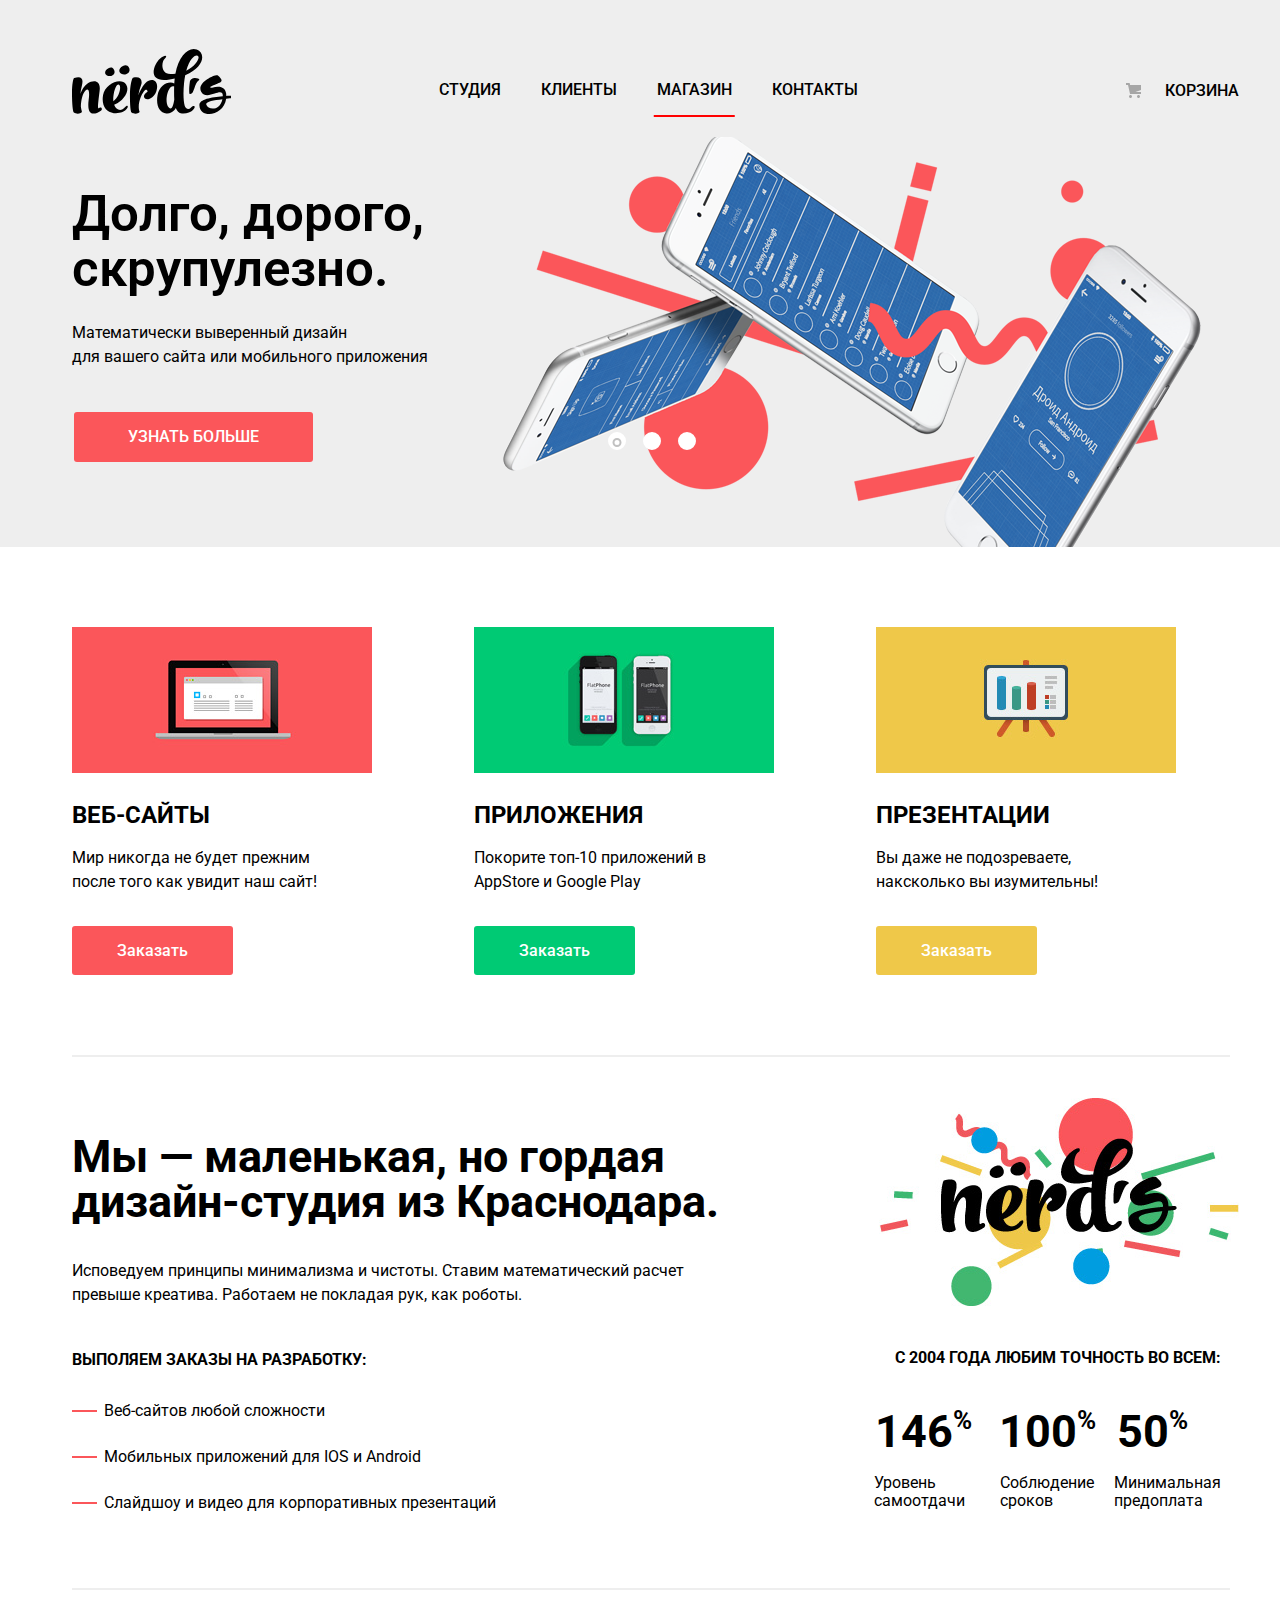
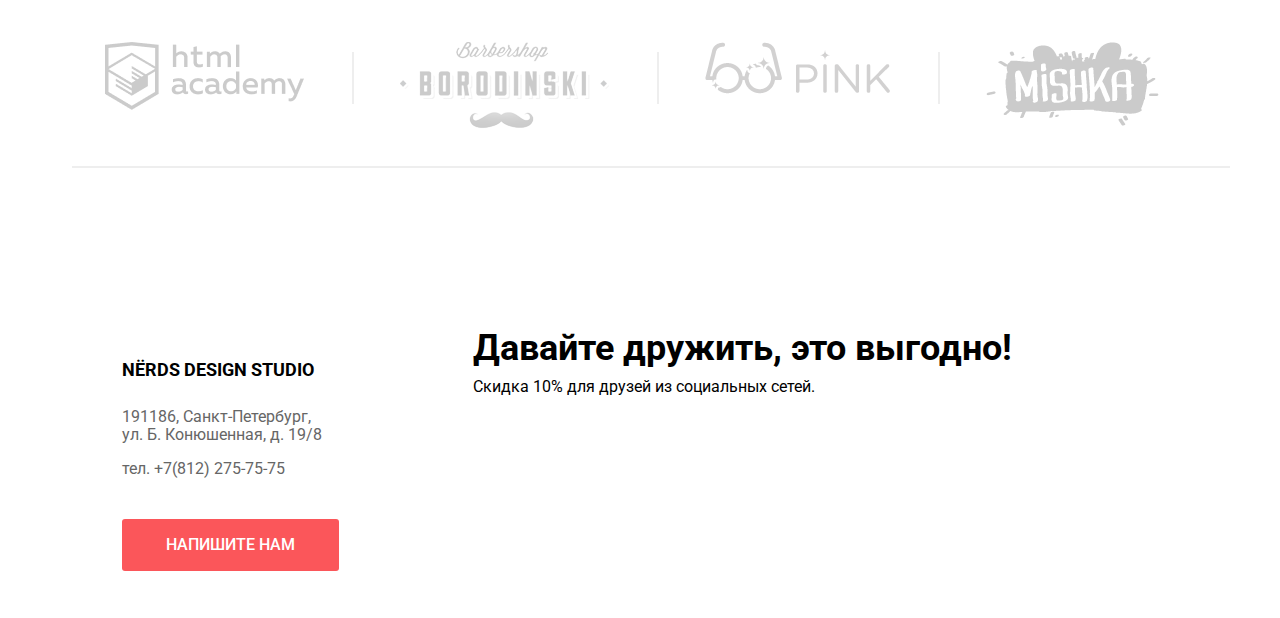
==== index.html @ f69ba47d "Update index.html" ====
<!DOCTYPE html>
  <html class="page" lang="ru">
  <head>
    <meta charset="utf-8">
    <title>HTML Academy: Нёрдс</title>
    <link href="https://fonts.googleapis.com/css2?family=Roboto:wght@400;700&display=swap" rel="stylesheet">
    <link href="css/normalize.css" rel="stylesheet">
    <link href="css/style.css" rel="stylesheet">
  </head>
  <body class="page-body">
    <header class="main-header"> 
      <div class="container">
       <nav class="main-navigation">
        <a class="main-header-logo">
          <svg width="160" height="66" viewBox="0 0 160 66" fill="none" xmlns="http://www.w3.org/2000/svg">
            <path fill-rule="evenodd" clip-rule="evenodd" d="M48.031 24.783C51.682 28.757 59.647 25.158 57.062 19.861C55.336 16.305 52.75 17.13 50.904 18.041C47.208 19.82 46.509 23.088 48.031 24.783ZM42.105 22.002C44.481 26.868 37.168 30.173 33.813 26.523C32.415 24.968 33.058 21.963 36.449 20.33C38.146 19.494 40.522 18.734 42.105 22.002ZM154.221 50.7474L154.221 50.7474L154.179 50.751V50.807C151.764 68.171 127.991 71.038 127.4 57.406C127.131 51.239 138.993 49.456 150.798 48.318C151.007 42.9112 147.233 44.1234 142.648 45.5959C137.829 47.1437 132.115 48.979 129.19 43.717C124.171 34.692 143.822 25.779 145.918 27.615C152.271 33.1766 149.4 34.2063 144.727 35.8824L144.539 35.95C135.049 39.36 138.748 40.057 140.028 39.676C147.597 37.423 154.394 38.636 154.34 47.993C154.955 47.9419 155.558 47.9024 156.154 47.8634L156.154 47.8634C156.807 47.8207 157.452 47.7784 158.097 47.722C160.403 47.507 160.564 50.157 157.936 50.374C156.715 50.5332 155.442 50.6425 154.221 50.7474ZM150.422 51.13C141.298 52.158 133.409 53.566 134.269 56.485C135.985 62.058 147.846 63.303 150.422 51.13ZM117.79 34.23C116.975 39.88 116.996 45.881 117.678 45.918C118.012 45.937 119.982 45.572 120.617 44.411C121.226 43.2933 121.794 41.7541 122.388 40.1407L122.388 40.1406L122.388 40.1405C123.586 36.8907 124.895 33.3397 126.883 32.324C129.725 30.873 118.795 27.279 117.79 34.23ZM28.883 62.666C20.964 68.004 14.664 66.825 16.671 51.818C18.121 40.914 15.723 40.297 13.549 42.376C10.704 45.073 8.921 52.099 8.865 58.788C9.12323 60.3951 9.45828 61.9889 9.869 63.564C10.203 65.194 4.962 66.879 1.895 64.575C0.837 63.79 0 55.865 0 45.131C0 36.307 1.171 30.236 2.23 29.956C10.259 27.765 11.542 31.304 9.813 37.937C9.12537 40.5343 8.65871 43.1851 8.418 45.861C10.091 41.197 12.489 37.376 15.221 35.688C22.637 31.024 28.826 33.215 27.655 42.489C25.648 59.069 25.481 61.316 27.265 60.024C29.496 58.45 30.945 61.262 28.883 62.666ZM41.766 65.142C47.176 65.761 52.807 64.074 54.982 60.59C56.821 57.667 55.316 56.655 53.197 59.015C48.737 64.131 44.109 61.826 42.158 56.655L42.66 56.487C52.082 52.721 57.992 42.493 54.257 36.704C49.126 28.723 33.069 35.86 31.061 47.045C29.221 57.386 34.016 64.299 41.766 65.142ZM41.377 53.172C47.232 49.013 49.183 39.852 47.566 37.267C45.838 34.57 42.492 38.784 41.321 49.013C41.21 50.474 41.21 51.878 41.377 53.172ZM77.125 51.051C79.188 50.376 81.494 48.499 83.091 45.992C83.538 45.289 83.914 44.657 84.43 43.012C84.3675 43.2111 84.3915 43.1204 84.4509 42.8953C84.5588 42.4862 84.7839 41.6335 84.82 41.271C84.82 41.215 84.876 40.932 84.932 40.822C86.157 33.965 81.921 30.086 76.065 33.009C72.776 34.638 68.706 40.822 66.253 47.51C66.866 43.912 67.925 40.484 69.096 37.111C71.103 31.154 67.368 28.119 60.956 29.862C59.896 30.143 57.945 37.955 57.945 46.779C57.945 57.513 58.503 63.695 59.562 64.483C62.628 66.843 68.092 65.101 67.535 63.527C67.3189 62.9291 67.1554 62.3284 66.9926 61.7303L66.977 61.673C66.977 61.504 66.977 61.335 66.922 61.167C65.861 54.196 69.933 44.532 73.278 41.946C74.17 41.215 75.396 41.721 75.564 43.632C72.832 44.981 71.94 47.342 71.94 48.353C71.94 51.107 74.727 51.781 77.125 51.051Z" fill="black"/>
            <path fill-rule="evenodd" clip-rule="evenodd" d="M113.207 27.161C112.726 29.6539 112.354 32.1666 112.092 34.692C111.033 44.752 111.48 53.688 112.705 57.678C113.431 59.815 116.162 62.624 118.783 59.701C121.626 56.498 124.75 58.352 120.957 62.117C118.617 64.422 114.268 65.995 109.918 65.545C106.795 65.152 104.9 63.13 103.784 60.04C103.34 60.938 102.837 61.725 102.224 62.342C100.105 64.535 97.5389 65.772 94.2499 65.434C87.6129 64.704 83.7119 57.511 85.5509 47.281C87.5029 36.49 96.87 32.556 102.279 35.424C102.391 34.075 102.502 32.725 102.614 31.32C102.641 31.1795 102.655 31.039 102.669 30.8985C102.683 30.758 102.696 30.6175 102.724 30.477C101.079 30.8387 99.424 31.1575 97.7619 31.433C73.7869 35.423 82.0399 15.864 87.8939 10.75C94.53 5.017 95.2539 8.895 93.1909 10.188C89.5109 12.548 87.8939 26.093 98.4319 26.093C100.161 26.093 101.778 25.981 103.394 25.812C106.685 7.49 116.665 -1.391 124.75 1.532C133.726 4.792 132.779 19.067 113.207 27.161ZM102.279 51.554C102.055 48.012 102.055 44.022 102.112 39.918C102.112 39.6576 102.127 39.3974 102.141 39.1449C102.155 38.9068 102.168 38.6754 102.168 38.457C98.8219 36.939 95.5329 42.11 94.6949 49.249C93.7489 57.622 97.4829 62.062 99.6029 60.04C101.22 58.409 102.056 53.237 102.279 51.554ZM126.365 8.389C124.581 5.747 118.058 8.951 114.267 22.721C123.802 18.167 127.593 10.299 126.365 8.389Z" fill="black"/>
          </svg>
        </a>
        <div class="main-navigation-wrapper">
          <ul class="site-navigation">
            <li><a href="blank.html">Студия</a></li>
            <li><a href="blank.html">Клиенты</a></li>
            <li class="site-navigation-current"><a href="catalog.html">Магазин</a></li>
            <li><a href="blank.html">Контакты</a></li>
          </ul>
          <div class="user-navigation">
            <a class="basket" href="пусто.html">Корзина</a>
          </div>
        </div>
      </nav>
    </div>
    <div class="container">
      <div class="site-wrapper site-wrapper-1">
       <section class="slider">
        <ul class="slider-list">
          <li class="slider-item slide slide-current"> 
            <h3 class="slider-title">Долго, дорого,<br> скрупулезно.</h3> 
            <p class="slide-title">Математически выверенный дизайн <br> для вашего сайта или мобильного приложения</p>
            <a class="slide-button" href="#">УЗНАТЬ БОЛЬШЕ</a>
          </li>
          <li class="slider-item slide"> 
            <h3 class="slider-title"><b>Любим математику<br> как никто другой</b></h3> 
            <p class="slide-title">Никакого креатива, только математические формулы<br>для расчета идеальных пропорций</p>
            <a class="slide-button" href="#">УЗНАТЬ БОЛЬШЕ</a>
          </li>
          <li class="slider-item slide"> 
            <h3 class="slider-title"><b>Только ночь,<br>только хардкор</b></h3> 
            <p class="slide-title">Работать днем, как все? Мы против этого.<br>Ближе к полуночи работа только начинается</p>
            <a class="slide-button" href="#">УЗНАТЬ БОЛЬШЕ</a>
          </li>
        </ul>
        <div class="slider-controls">
          <span class="bin-active">
            <button class="current" type="button" aria-label="Первый слайд"></button>
          </span>
          <button type="button" aria-label="Второй слайд"></button>
          <button type="button" aria-label="Третий слайд"></button>
        </div>
      </section>
    </div>
  </div>
</header>
<main class="container">
 <h2 class="visually-hidden">Каталог</h2>
 <section class="features">
  <ul class="features-list">
    <li class="features-item">
      <figure class="figure">
        <img class="features-link" src="img/illustration-11.svg" width="300" height="146" alt="Веб-сайты">
      </figure>
      <h3>ВЕБ-САЙТЫ</h3>
      <p class="inner-title">Мир никогда не будет прежним <br> после того как увидит наш сайт!</p>
      <a class="order-red" href="blank.html">Заказать</a>
    </li>
    <li class="features-item">
      <figure>
        <img class="features-link" src="img/illustration-21.svg" width="300" height="146" alt="Приложения">
      </figure>
      <h3>ПРИЛОЖЕНИЯ</h3>
      <p class="inner-title">Покорите топ-10 приложений в <br> AppStore и Google Play </p>
      <a class="order-green" href="blank.html">Заказать</a>
    </li>
    <li class="features-item">
      <figure>
        <img class="features-link" src="img/illustration-31.svg" width="300" height="146" alt="Презентации">
      </figure>
      <h3>ПРЕЗЕНТАЦИИ</h3>
      <p class="inner-title">Вы даже не подозреваете, <br> наксколько вы изумительны! </p>
      <a class="order-yellow" href="blank.html">Заказать</a>
    </li>
  </ul>
</section>
<div class="outer-columns">
  <div class="outer-columns-left">
   <section class="virtues">
    <h2 class="visually-hidden">Достоинства</h2>
    <h3> <b>Мы — маленькая, но гордая <br> дизайн-студия из Краснодара.</b></h3>
    <ul class="virtues-list">
      <li class="virtues-item"> 
        <p>Исповедуем принципы минимализма и чистоты. Ставим математический расчет<br>превыше креатива. Работаем не покладая рук, как роботы.</p>
      </li>
    </ul>
  </section>
</div>
<div class="outer-columns-right">
  <section class="picture">
    <ul class="picture-list">
     <li class="picture-item"> 
      <img src="img/nerds-illustration1.png" width="360" height="208" alt="Нёрдс">
    </li>
  </ul>
</section>
</div>
</div>
<div class="outer-columns">
  <div class="outer-columns-left">
   <section class="services">
     <h2 class="visually-hidden">Услуги</h2>
     <h3>ВЫПОЛЯЕМ ЗАКАЗЫ НА РАЗРАБОТКУ:</h3>
     <ul class="services-list">
      <li class="services-item"> 
        Веб-сайтов любой сложности     
      </li>
      <li class="services-item"> 
        Мобильных приложений для IOS и Android      
      </li>
      <li class="services-item"> 
        Слайдшоу и видео для корпоративных презентаций      
      </li>
    </ul>
  </section>
</div>
<div class="outer-columns-right">
  <section class="pros">
    <h3><time datetime="2020-01-11">с 2004 года </time> любим точность во всем:</h3>
    <ol class="pros-list">
      <li class="pros-item">146 <span class="percent">%</span> </li>
      <li class="pros-item">100 <span class="percent">%</span> </li>
      <li class="pros-item">50 <span class="percent">%</span> </li>
    </ol>
    <ul class="pros-list">
      <li class="pros-item">Уровень<br>самоотдачи</li>
      <li class="pros-item">Соблюдение<br>сроков</li>
      <li class="pros-item">Минимальная<br>предоплата</li>
    </ul>
  </section>
</div>
</div>
<section class="sites">
  <h2 class="visually-hidden">Продукты</h2>
  <ul class="sites-list">
    <li class="sites-item">
      <a href="product.html">
        <img src="img/home/group5.png" width="199" height="68" alt="Нёрдс">
      </a>
    </li>
    <li class="sites-item">
      <a href="product.html">
        <img src="img/home/logo-21.png" width="209" height="90" alt="Нёрдс">
      </a>
    </li>
    <li class="sites-item">
      <a href="product.html">
        <img src="img/home/logo-31.png" width="185" height="52" alt="Нёрдс">
      </a>
    </li>
    <li class="sites-item">
      <a href="product.html">
        <img src="img/home/logo-41.png" width="173" height="84" alt="Нёрдс">
      </a>
    </li>
  </ul>
</section>
</main>
<div class="container">
  <section class="map"> 
   <div class="contacts">
    <h2>NЁRDS DESIGN STUDIO</h2>
    <p>
     191186, Санкт-Петербург,<br>
     ул. Б. Конюшенная, д. 19/8<br>
   </p>
   <p>тел. +7(812) 275-75-75</p>
   <button class="button feedback">Напишите нам</button>
 </div>
</section>
</div>
<script type="text/javascript" charset="utf-8" async src="https://api-maps.yandex.ru/services/constructor/1.0/js/?um=constructor%3A389cd194eb4d6e4af9f91c49a9a6c57b3cb507d7a401d0373e6f866df587bee3&amp;width=100%25&amp;height=416&amp;lang=ru_RU&amp;scroll=false"></script>
<div class="container">
  <footer class="page-footer main-footer">
    <section class="footer-social">
      <h2 class="visually-hidden">Социальные сети</h2>
      <ul>
        <li>
          <a class="social-button" href="#">
            <span class="visually-hidden">Вконтакте</span>
            <svg width="27" height="15" viewBox="0 0 27 15" fill="none" xmlns="http://www.w3.org/2000/svg">
              <path d="M16.138 11.51C17.094 11.201 18.318 13.55 19.621 14.449C20.599 15.13 21.348 14.983 21.348 14.983L24.821 14.933C24.821 14.933 26.636 14.821 25.778 13.379C25.707 13.259 25.275 12.31 23.193 10.357C21.016 8.31404 21.311 8.64504 23.932 5.11304C25.529 2.96004 26.168 1.64504 25.968 1.08504C25.776 0.546037 24.603 0.686037 24.603 0.686037L20.69 0.713037C20.309 0.714037 19.986 0.832037 19.839 1.22804C19.836 1.23204 19.218 2.89404 18.394 4.30704C16.653 7.29604 15.958 7.45504 15.67 7.26804C15.009 6.83504 15.176 5.53104 15.176 4.60404C15.176 1.70704 15.608 0.499037 14.33 0.187037C13.903 0.0830374 13.591 0.0150374 12.502 0.00503741C11.11 -0.0159626 9.92797 0.00503743 9.25797 0.334037C8.81297 0.557037 8.47197 1.04604 8.67897 1.07404C8.93897 1.10904 9.52197 1.23404 9.83397 1.66004C10.235 2.21204 10.223 3.44904 10.223 3.44904C10.223 3.44904 10.452 6.86004 9.68297 7.28304C9.15497 7.57304 8.43297 6.98104 6.87997 4.26704C6.08697 2.87904 5.48797 1.34504 5.48797 1.34504C5.48797 1.34504 5.37197 1.06004 5.16197 0.904037C4.91197 0.719037 4.56197 0.660037 4.56197 0.660037L0.84797 0.684037C0.84797 0.684037 0.28997 0.700037 0.0849697 0.946037C-0.0970303 1.16404 0.0699697 1.61404 0.0699697 1.61404C0.0699697 1.61404 2.97897 8.49504 6.27297 11.961C9.29297 15.143 12.725 14.932 12.725 14.932H14.28C14.28 14.932 14.749 14.878 14.989 14.62C15.213 14.38 15.203 13.929 15.203 13.929C15.203 13.929 15.172 11.82 16.138 11.51Z" fill="white"/>
            </svg>
          </a>
        </li>
        <li>
         <a class="social-button" href="#">
          <span class="visually-hidden">Фейсбук</span>
          <svg width="12" height="22" viewBox="0 0 12 22" fill="none" xmlns="http://www.w3.org/2000/svg">
            <path d="M12 4V0H8C5.79086 0 4 1.79086 4 4V8H0V12H4V22H8V12H12V8H8V4H12Z" fill="white"/>
          </svg>
        </a>
      </li>
      <li>
        <a class="social-button" href="#">
         <span class="visually-hidden">Инстаграм</span>
         <svg width="21" height="21" viewBox="0 0 21 21" fill="none" xmlns="http://www.w3.org/2000/svg">
          <path fill-rule="evenodd" clip-rule="evenodd" d="M3 0H18C19.65 0 21 1.34998 21 3V18C21 19.65 19.65 21 18 21H3C1.35 21 0 19.65 0 18V3C0 1.34998 1.35 0 3 0ZM14 10.5C14 8.57001 12.43 7 10.5 7C8.57 7 7 8.57001 7 10.5C7 12.43 8.57 14 10.5 14C12.43 14 14 12.43 14 10.5ZM3 18V9H4.181C4.0626 9.49127 4.00186 9.99469 4 10.5C4 14.0898 6.91015 17 10.5 17C14.0899 17 17 14.0898 17 10.5C16.9986 9.99463 16.9379 9.49121 16.819 9H18V18H3ZM14 7H18V3H14V7Z" fill="white"/>
        </svg>
      </a>
    </li>
  </ul>
</section>
<section class="footer-stocks">
  <h2>Давайте дружить, это выгодно!</h2>
  <p class="title">Скидка 10% для друзей из социальных сетей.</p>
</section>
</footer>
</div>
<section class="modal modal-feedback">
  <div class="container">
    <h2>Напишите нам</h2>
    <form class="feedback-form" action="https://echo.htmlacademy.ru" method="post">
      <div class="inner-columns">
        <div class="inner-column-left">
         <p class="modal-description">Ваше имя:</p>
         <p>
           <label class="visually-hidden" for="appointment-name">Ваше имя:</label>
           <input class="feedback-name" id="appointment-name" type="text" name="name" placeholder="Имя Фамилия" required>
         </p>
       </div>
       <div class="inner-column-right">
        <p class="modal-description">Ваш email:</p>
        <p>
         <label class="visually-hidden" for="appointment-email">Ваш email:</label>
         <input class="feedback-email" id="appointment-email" type="email" name="Ваш email:" placeholder="email@example.com" required>
       </p>
     </div>
   </div>
   <p class="modal-description">Текст письма:</p>
   <p>
     <label class="visually-hidden" for="appointment-letter">Текст письма:</label>
     <input class="feedback-text" id="appointment-letter" type="text" name="letter" placeholder="В свободной форме" required>
   </p>
   <button type="submit" class="button button">Отправить</button>
 </form>
 <button class="modal-close" type="button" aria-label="Закрыть"></button>
</div>
</section>
<script src="js/feedback.js"></script>
<script src="js/basket.js"></script>
</body>
</html>
---- css/style.css ----
/* Variables */

:root {
--basic-gray: #EEEEEE;
--basic-extra-dark: #242424;
--basic-dark: #aba9a7;
--basic-neutral: #e5e5e5;
--basic-extra-light: #f8f5f2;
--basic-white: #FFFFFF;
--basic-black: #000000;

--special: #DFDFDF;
}

/* Global */

body {
min-width: 1157px;
margin: 0;
padding: 0;
font-family: "Roboto", Arial, sans-serif;
font-size: 16px;
line-height: 24px;
font-weight: 400;
color: var(--basic-black);
background-color: var(--basic-white);
background-image: url("../img/bg.jpg");
background-position: top center;
background-repeat: no-repeat;
}

a {
  text-decoration: none;
}

img {
  max-width: 100%;
  height: auto;
}

.visually-hidden:not(:focus):not(:active),
input[type="checkbox"].visually-hidden,
input[type="radio"].visually-hidden {
  position: absolute;
  width: 1px;
  height: 1px;
  margin: -1px;
  border: 0;
  padding: 0;
  white-space: nowrap;
  clip-path: inset(100%);
  clip: rect(0 0 0 0);
  overflow: hidden;
}

/* Grid */
.page {
height: 100%;
}

.page-body {
  min-height: 100%;
  display: grid;
  grid-template-rows: min-content min-content;
  align-content: start;
}

/* Grid for pages */

.page-main-maim {
  display: grid;
  grid-template-columns: 180px 1fr;
  align-content: start;
  }

/* Main header */

.main-header {
  margin-bottom: 0px; 
  color: var(--basic-black);
  background-color: var(--basic-gray);
}

/* Main navigation */

.main-navigation {
  display: flex;
  flex-direction: row;
  align-items: center;
  font-size: 16px;
  line-height: 30px;
  font-weight: 500;
  color: var(--basic-black);
  background-color: var(--basic-gray);
  text-transform: uppercase;
  }

.main-navigation-wrapper {
  width: 100%;
  margin-bottom: 8px;
  color: var(--basic-black);
  background-color: var(--basic-gray);
}

/* Logo */

.main-header-logo {
  margin-top: 15px;
  order: 0;
  width: 159px;
  height: 65px;
    }

/* Container */

.container {
  width: 1137px;
  margin: 0 auto;
  padding: 0 10px;
}

.container .main-navigation-wrapper {
  display: flex;
  justify-content: space-between;
}

/* Site Navigation */

.site-navigation {
  display: flex;
  flex-wrap: wrap;
  width: 460px;
  margin-left: 188px;
  margin-top: 50px;
  margin-bottom: 0px;
  padding: 0px;
  list-style: none;
}

li.site-navigation-current:before {
content: "";
width: 70%;
height: 2px;
background: red;
bottom: 20px;
display: block;
transform: translateX(-50%);
left: 50%;
position: absolute;
}

.site-navigation-current {
  position: relative;
}

/* User navigation */

.user-navigation {
  display: block; 
  max-width: 88px;
  margin: 0px;
  margin-top: 45px;
  padding: 6px 6px;
  }

.site-navigation a,
.user-navigation a {
  color: var(--basic-black);
  display: block;
  padding: 25px 20px;
  }


.site-navigation a:hover,
.user-navigation a:hover {
  color: #FB565A;
  }

.site-navigation a:focus,
.user-navigation a:focus {
color: #000000;
}


.site-navigation a:active,
.user-navigation a:active {
color: #000000;
opacity: 0.3;
}

/* Basket */

.basket::before {
  content: "";
  position: absolute;
  top: 32px;
  left: 11px;
  width: 15px;
  height: 15px;
  background-image: url("../img/cart-icon.svg");
  background-repeat: no-repeat;
  background-position: 0 0;
}

.user-navigation .basket {
  padding-left: 50px;
  position: relative;
}

/* Slider */

.site-wrapper {
  min-width: 1157px;
  background-color: #EEEEEE;
  background-repeat: no-repeat;
  }

.site-wrapper-1 {
 min-width: 1157px;
  background-color: #EEEEEE;
  background-repeat: no-repeat;
 background-image: url("../img/nerds-index-slide11.png");
background-position: 100% 100%;

 }

.site-wrapper-2 {
  min-width: 1157px;
  background-color: #EEEEEE;
  background-repeat: no-repeat;
  background-image: url("../img/nerds-index-slide21.png");
  background-position: 100% 100%;
 
 }

.site-wrapper-3 {
  min-width: 1157px;
  background-color: #EEEEEE;
  background-repeat: no-repeat;
 background-image: url("../img/nerds-index-slide31.png");
 background-position: 100% 100%;
 
 }

.slider {
  position: relative;
  padding-bottom: 80px;
  padding-top: 5px;
  margin-top: -15px;
  color: #000000;
}

.slide {
  display: none;
}

.slide-current {
  display: block;
}

.slider-list {
  margin: 0;
  padding: 0;
  list-style: none;
}

.slider-title {
  padding-bottom: 0px;
  margin-bottom: 25px;
  width: 540px;
  font-size: 51px;
  line-height: 55px;
  font-weight: 600;
}

p.slide-title {
  width: 400px;
  margin-bottom: 38px;
  padding-top: 0px;
  font-size: 16px;
  line-height: 24px;
  font-weight: 400;
}

.slide-button {
  display: inline-block;
  padding: 16px 54px;
  margin: 5px 2px;
  color: rgb(255,255,255, 1);
  font-weight: 500;
  font-size: 16px;
  line-height: 18px;
  background-color: #FB565A;
  text-align: center;
  border-radius: 3px;
}

.slide-button:hover {
  background: #E74246;
}

.slide-button:active {
  color: rgb(255,255,255, 0.5);
  background: #D7373B;
  box-shadow: inset 0px 3px 0px rgba(0, 1, 1, 0.1);
  }

  .slider-controls {
  position: absolute;
  top: 247px;
  bottom: 96px;
  left: 536px;
  z-index: 20;
  display: flex;
  width: 88px;
  justify-content: space-between;
}

.slider-controls button {
  margin: 0;
  margin-top: 55px;
  padding: 0;
  width: 18px;
  height: 18px;
  background-color: var(--basic-white);
  border: 2px solid #ffffff;
  border-radius: 50%;
  cursor: pointer;
}
 

.slider-controls .current:before {
content: "";
top: 83%;
transform: translateX(-50%);
position: absolute;
width: 9px;
height: 9px;
border: 2px solid #C1C1C1;
border-radius: 50%;
box-sizing: border-box;
}

/* Web-store */

.web-store h1 {

 margin-left: -12px;
 margin-top: 45px;
 margin-bottom: 105px; 
 font-weight: 600;
 font-size: 54px;
 line-height: 55px;
 text-align: center;
 color: var(--basic-black);
 background-color: var(--basic-gray);
}

/* Main-maim */
.main-maim {
color: var(--basic-black);
 background-color: var(--basic-white);
}
  
/* Features */
.features {
  position: relative;
  margin-top: 8px;
  margin-bottom: 59px;
  padding: 0px;
  color: var(--basic-black);
  background-color: var(--basic-white);
  
}

 .features-list {
  display: grid;
  grid-template-columns: 1fr 1fr 1fr;
  margin: 0;
  margin-bottom: 25px;
  margin-right: -70px;
  padding: 56px 0px;
  list-style: none;
 }

.features-link{
position: relative;
right: 40px;
}


.features-item h3{
 margin-top: 20px;
font-weight: 700;
font-size: 24px;
line-height: 30px;
align-items: center;
text-transform: uppercase;
}
  
.features::before {
position: absolute;
display: block;
margin-left: 0px;
margin: 0px;
content: "";
width: 1158px;
height: 2px;
background: #EEEEEE;
}

.features::before {
margin-top: 500px;
}


p.inner-title {
margin-bottom: 45px;
margin-top: -8px;
color: black;
font-weight: 400;
font-size: 16px;
line-height: 24px;
}

.order-red {
padding: 15px 45px;
color: var(--basic-white);
font-weight: 500;
font-size: 16px;
line-height: 18px;
border-radius: 3px;
background-color: #FB565A;
}

.order-red:hover,
.order-red:focus {
  color: var(--basic-white);
 background: #E74246;
}

.order-red:active {
color: rgb(255,255,255, 0.5);
background: #D7373B;
box-shadow: inset 0px 3px 0px rgba(0, 1, 1, 0.1);
  }

.order-green {
padding: 15px 45px;
color: var(--basic-white);
font-weight: 500;
font-size: 16px;
line-height: 18px;
border-radius: 3px;
background-color: #00CA74;
}

.order-green:hover,
.order-green:focus {
  color: var(--basic-white);
 background: #00BC6C;
}

.order-green:active {
color: rgb(255,255,255, 0.5);
background: #00AA62;
box-shadow: inset 0px 3px 0px rgba(0, 1, 1, 0.1);
}

.order-yellow {
padding: 15px 45px;
color: var(--basic-white);
font-weight: 500;
font-size: 16px;
line-height: 18px;
border-radius: 3px;
background-color: #EFC849;
}

.order-yellow:hover,
.order-yellow:focus {
  color: var(--basic-white);
 background: #EAB534;
}

.order-yellow:active {
color: rgb(255,255,255, 0.5);
background: #E5A722;
box-shadow: inset 0px 3px 0px rgba(0, 1, 1, 0.1);
}
/* Outer-columns */

.outer-columns {
  display: flex;
  justify-content: space-between;
  margin: 17px 0;
  }

.outer-columns-left {
width: 660px;
 }

.outer-columns-right {
 width: 370px;
 }

.outer-columns-left *:last-child,
.outer-columns-right *:last-child {
  margin-bottom: 0px;
 }

.virtues {
position: relative; 
margin-top: 23px;
}

.virtues-list {
  list-style: none;
}

.virtues h3{
font-weight: 500;
font-size: 45px;
line-height: 45px;
color: var(--basic-black);
margin: 0px;
padding-top: 33px;
}

.virtues-item {
position: absolute;
left: 0px;
top: 142px;
margin: 0px;
padding: 0px; 
font-weight: 400;
font-size: 16px;
line-height: 24px;
}

.picture-list {
list-style: none;
}

.picture-item {
 margin: 0px;
 margin-top: 20px;
 margin-right: -30px;
 margin-bottom: -40px;
 padding-top: 0px;
width: 360px;
}

/* Services */

.services {
margin: 0px;
margin-bottom: 23px;
padding: 0px;
margin-top: 18px;
color: var(--basic-black);
background-color: var(--basic-white);
}

.services::before,
.services::after {
position: absolute;
display: block;
margin-left: 0px;
margin: 0px;
content: "";
width: 1158px;
height: 2px;
background: #EEEEEE;
}

.services::before {
margin-top: 240px;
}

.services::after{
margin-top: 240px;  
}

.services h3{
margin: 0px;
margin-bottom: 0px;
padding: 0px;
font-weight: 700;
font-size: 16px;
line-height: 24px;
text-transform: uppercase;
}

.services-list {
min-width: 499px;
list-style: none;
}

.services-item {
padding: 11px 10px;
font-weight: 400;
font-size: 16px;
line-height: 24px;
}

.services .services-item {
  display: flex;
  align-items: center;
      }

li.services-item::before {
  display: block;
  margin-left: 0px;
  margin: 0px;
  content: "";
  width: 25px;
  height: 2px;
  background: #FB565A;
}

li.services-item::before {
  margin-left: -50px;
  margin-right: 7px;
} 

/* Pros */

.pros {
 width: 400px;
color: var(--basic-black);
background-color: var(--basic-white);

}

.pros h3{
margin-left: 56px;
font-weight: 700;
font-size: 16px;
line-height: 24px;
text-transform: uppercase;
}

.pros-list {
  display: flex;
  flex-wrap: wrap;
  padding: 0;
  margin: 0;
  margin-top: 30px;
  margin-bottom: 10px;
list-style: none;
}

ol .pros-item {
min-height: 64px;
margin-left: 26px;
margin-right: 0px;
margin-top: 0px;
padding: 0px 10px;
font-weight: 700;
font-size: 45px;
line-height: 64px;
}

.percent{
position: absolute;
font-weight: 700;
font-size: 26px;
line-height: 40px;
}

ul .pros-item {
min-height: 37px;
margin-left: 35px;
margin-top: -20px;
padding: 0px;
font-weight: 400;
font-size: 16px;
line-height: 18px;
}

.pros-item:nth-child(3n) {
  margin-left: 20px;
}

/* Advantages */

.advantages { 
width: 270px;
margin-top: -38px;
   }

.advantages fieldset {
  padding: 0;
  margin: 0;
  margin-bottom: 0px;
  border: none;
}

.advantages fieldset:first-child {
  margin-bottom: 56px;
  margin-left: 0px;
  }

.advantages legend {
margin-bottom: 15px;
margin-left: 0px;
font-weight: 700;
font-size: 18px;
line-height: 30px;
text-transform: uppercase;
}

.advantages ul {
   padding: 0px;
  margin: 0px;
  margin-top: -11px;
  margin-bottom: 28px;
  list-style: none;
  font-weight: 400;
  font-size: 16px;
  line-height: 19px;
}


.advantages li {
  padding: 7px;
  margin: 0px;
}

.advantages-option label {
  position: relative;
  display: block;
  cursor: pointer;
  user-select: none;
  padding: 5px;
  margin-left: 30px;
  }

.advantages-input-checkbox + label::before {
  content: "";
  position: absolute;
  left: -42px;
  top: 0;
  width: 23px;
  height: 23px;
  opacity: 0.4;
  border: 2px solid #4D4D4D;
  color: #283136;
  opacity: 0.4;
}

.advantages-input-checkbox:checked + label::after {
  content: "";
  position: absolute;
  top: 4px;
  left: -38px;
  width: 21px;
  height: 16px;
  background-image: url("../img/shape.svg");
  background-repeat: no-repeat;
  background-position: 0 0;
  opacity: 0.4;
}

.advantages-input-checkbox + label:hover:before,
.advantages-input-checkbox + label:hover:after {
color: #4D4D4D;
opacity: 1;
}

.advantages-input-checkbox:focus + label {
 color: #283136;
 mix-blend-mode: normal;
 opacity: 0.3;
}

.advantages-input-radio + label::before {
  content: "";
  position: absolute;
  left: -42px;
  top: -5px;
  width: 25px;
  height: 25px;
  opacity: 0.4;
  border: 4px solid #4D4D4D;
  opacity: 0.4;
  border-radius: 50%;
 }

.advantages-input-radio:checked + label::after {
  content: "";
  position: absolute;
  left: -32px;
  width: 13px;
  height: 13px;
  border-radius: 50%;
  background: #4D4D4D;
  opacity: 0.4;
}

.advantages-input-radio + label:hover:before,
.advantages-input-radio + label:hover:after {
  color: #4D4D4D;
  opacity: 1;
  }

  .advantages button {
    margin-top: -5px;
    margin-left: -2px;
  }

  .filter-item {
  padding: 0px;
  border: none;
}

.range-filter {
  width: 260px;
  margin-top: 31px;
}

.filter-item legend {
  font-size: 18px;
  line-height: 30px;
  text-transform: uppercase;
  font-weight: 700;
}

.range-controls {
  position: relative;
  height: 41px;
  margin-bottom: 14px;
  padding-top: 39px;
  padding-right: 22px;
  padding-left: 33px;
  background: #EEEEEE;
  border-radius: 3px;
}

.range-controls .scale {
  height: 2px;
  background: #d7dcde;
}

.range-controls .bar {
  width: 70%;
  height: 2px;
  background: #00ca74;
}

.range-controls .toggle {
  position: absolute;;
  top: 31px;
  left: 0;
  width: 4px;
  height: 4px;
  padding: 0;
  border: 8px solid #ffffff;
  background-color: #ababab;
  border-radius: 50%;
  box-shadow: 0 2px 1px 0 #cfcfcf;
  cursor: pointer;
}

.range-controls .toggle-min {
  left: 18px;
}

.range-controls .toggle-max {
  left: 160px;
}

.price-controls {
  display: flex;
  justify-content: space-between;
}

.price-controls label {
  text-transform: uppercase;
  font-family: "Roboto", "Arial", sans-serif;
  font-weight: 400;
  font-size: 16px;
  line-height: 22px;
  }

.price-controls input {
  width: 60px;
  padding: 8px;
  margin-left: 15px;
  text-align: center;
  color: #283136;
  border: none;
  border-radius: 3px;
  background: #EEEEEE;
  font-family: inherit;
  font-size: inherit;
}
  
/* Button */

.button {
  padding: 17px 88px;
  font: inherit;
  text-align: center;
  color: var(--basic-black);
  vertical-align: middle;
  text-transform: uppercase;
  background-color: #EEEEEE;
  outline: none;
  border: none;
  border-radius: 3px;
  }

.button:hover,
.button:focus {
  background: #DFDFDF;
}

.button:active {
color: rgb(0,0,0, 0.5);
background: #D5D5D5;
box-shadow: inset 0px 3px 0px rgba(0, 1, 1, 0.1);
}

.button.disabled,
.button:disabled {
  cursor: default;
  opacity: 0.5;
  background-color: var(--basic-black);
}

/* Breadcrumbs */

.page-title {
margin-left: 395px;
margin-top: 55px;
margin-bottom: 0px;
font-weight: 700;
font-size: 18px;
line-height: 30px;
text-transform: uppercase;
  }

.breadcrumbs {
margin-left: 573px;
margin-top: 59px;
margin-bottom: 48px;
list-style: none;
display: flex;
justify-content: flex-start;
flex-wrap: wrap;
}

.breadcrumbs li::before {
position: absolute;
content: "";
width: 0;
height: 0;
border-left: 7px solid transparent;
border-right: 7px solid transparent;
border-top: 13px solid black;
margin-top: 5px; 
margin-left: 230px;
}

.breadcrumbs li:last-child:before {
margin-left: 170px;
margin-top: 8px;
transform: rotate(60deg);
opacity: 0.2;
}

.breadcrumbs li:first-child:before {
  display: none;
 }

.breadcrumbs a {
  color: var(--basic-black);
  font-weight: 400;
  font-size: 14px;
  line-height: 18px;
  text-transform: uppercase;
  opacity: 0.3;
}

.breadcrumbs li {
  position: relative;
  margin-right: 25px;
}

.breadcrumbs li:last-child {
  margin-right: 0;
}

.breadcrumbs a:hover,
.breadcrumbs a:focus {
 color: #000000;
 opacity: 0.6;
 }

.breadcrumbs a:active {
color: #000000;
opacity: 1;
}

.breadcrumbs-current {
margin-top: 3px;  
color: var(--basic-black);
font-weight: 400;
font-size: 14px;
line-height: 18px;
text-transform: uppercase;
}

/* Catalog */

.catalog {
width: 860px;
margin-left: 173px;
margin-top: -17px;

  }

.catalog-list {
  display: flex;
  flex-wrap: wrap;
  margin: 0;
  margin-bottom: 25px;
  list-style: none;
}

.catalog-item {
  position: relative;
  min-width: 358px;
  min-height: 578px;
  margin-right: 40px;
  margin-top: 57px; 
  margin-bottom: 10px;  
  background-color: var(--basic-extra-light);
  box-shadow: 0 0 10px rgba(0, 0, 0, 0.1)
}

.description-catalog{
position: absolute;
padding: 0;
padding-top: 6px; 
margin: 0; 
text-align: center;
width: 360px;
min-height: 231px;
background: #EEEEEE;
z-index: 1;
bottom: 0;
opacity: 0;
}

.description {
display: block;
margin: 0px; 
padding-top: 15px; 
font-weight: 700;
font-size: 18px;
line-height: 30px;
text-transform: uppercase;
color: #000000;
}

p.description-title {
margin: 0;
padding: 13px 0px; 
font-weight: 400;
font-size: 16px;
line-height: 18px;
color: #666666;
margin-bottom: 32px;
}

li.catalog-item:hover
.description-catalog {
opacity: 1;
}

.description:hover {
  color: #FB565A;
}

.description:active {
color: #000000;
opacity: 0.3;
}

.description-button {
color: #FFFFFF;
font-size: 16px;
background: #FB565A;
padding: 17px 72px;
font-weight: 500;
line-height: 18px;
border-radius: 3px;
outline: none;
border: none;
}

.description-button:hover,
.description-button:focus {
 color: var(--basic-white);
 background: #E74246;
 }

.description-button:active {
color: var(--basic-white);
background: #D7373B;
box-shadow: inset 0px 3px 0px rgba(0, 1, 1, 0.1);
}

.strip {
position: absolute;
display: block;
margin-left: 0px;
margin: 0px;
width: 358px;
height: 40px;
background: #4D4D4D;
opacity: 0.12;
margin-top: -40px;
}

.strip .circle-1,
.strip .circle-2,
.strip .circle-3 {
position: absolute;
display: block;
margin-left: 0px;
margin: 0px;
width: 14px;
height: 14px;
background: #FFFFFF;
box-shadow: 0px 6px 15px rgba(0, 1, 1, 0.25);
border-radius: 50%;
margin-top: 13px;
margin-left: 16px;
}

.strip .circle-2 {
margin-top: 13px;
margin-left: 36px;
}

.strip .circle-3 {
margin-top: 13px;
margin-left: 56px;
}

li.catalog-item:hover
.strip {
opacity: 1;
}
/* Pagination */

.pagination-list {
  display: flex;
  flex-wrap: wrap;
  padding: 0;
  margin: 0;
  margin-left: 42px;
  margin-top: 35px;
  margin-bottom: -28px;
  list-style: none;
}

.pagination-item {
  margin-right: 11px;
}

.pagination-item:last-child {
  margin-right: 0;
}

.pagination-button a{
  display: block;
  padding: 15px 78px;
  color: var(--basic-black);
  background: #EEEEEE;
  border-radius: 3px;
  font-weight: 600;
font-size: 20px;
line-height: 18px;
}
.pagination-item a {
  display: block;
  padding: 12px 20px;
  color: var(--basic-black);
  background: #EEEEEE;
  border-radius: 3px;
}

.pagination-item-current a{
padding: 9px 18px;
}

.pagination-item a:hover,
.pagination-button a:hover {
background: #DFDFDF;}

.pagination-item a:focus {
background: rgba(0, 0, 0, 0.0001);
border: 3px solid #DBDBDB;
box-sizing: border-box;
}

.pagination-item a:active,
.pagination-button a:active {
color: rgb(0,0,0, 0.5);
background: #D5D5D5;
box-shadow: inset 0px 3px 0px rgba(0, 1, 1, 0.1);
}

.pagination-item-current a,
.pagination-item-current a:hover,
.pagination-item-current a:focus,
.pagination-item-current a:active {
background: rgba(0, 0, 0, 0.0001);
border: 3px solid #DBDBDB;
box-sizing: border-box;
}
/* Sites*/

.sites{
 display: flex;
 justify-content: space-between;
 margin: 0px;
 margin-top: 100px;
 margin-left: -55px;

}

.sites-list {
 display: flex;
 flex-wrap: wrap;
 list-style: none;
 }

.sites-item a img {
 opacity: 0.2;
}

.sites-item a:hover img {
   opacity: 1; 
}

.sites-item a:active img{
    opacity: 0.1; 
}

.sites a {
  display: block;
  padding: 0px 48px;
  }
  
li.sites-item::before {
position: absolute;
display: block;
margin-left: 0px;
margin: 0px;
content: "";
width: 2px;
height: 52px;
background: #EEEEEE;
}

li.sites-item::before {
margin-top: 10px;
}

li.sites-item:first-child:before {
 display: none
}

/* Map */

.map {
position: relative;
margin-top: 95px;
}

.map-list {
 list-style: none;
 }

/* Contacts */

.contacts {
position: absolute;
top: 55px;
left: 0px;
padding-left: 50px;
width: 275px;
min-height: 308px;
background: #FFFFFF;
z-index: 1;
}

.contacts h2 {
margin: 0;
margin-top: 50px;
margin-bottom: 23px;
font-weight: 700;
font-size: 18px;
line-height: 30px;
text-transform: uppercase;
color: #000000;
}

.contacts p{
font-weight: 400;
font-size: 16px;
line-height: 18px;
color: #666666;
}

.contacts .button {
  margin-top: 25px;
  margin-bottom: 47px;
  }

.contacts .button {
font-weight: 500;
font-size: 16px;
line-height: 18px;
text-transform: uppercase;
color: #FFFFFF;
background: #FB565A;
border-radius: 3px;
padding: 17px 44px; 
 cursor: pointer;
}

.contacts .button:hover,
.contacts .button:focus {
 color: var(--basic-white);
 background: #E74246;
}

.contacts .button:active {
color: rgb(255,255,255, 0.5);
background: #D7373B;
box-shadow: inset 0px 3px 0px rgba(0, 1, 1, 0.1);
 }

 /* Main footer */

.main-footer{
  display: flex;
  flex-direction: row;
  align-items: center;
  padding: 60px 0;
  margin-top: 0px;
  color: var(--basic-black);
  background-color: var(--basic-white);
  }

.container .main-footer-wrapper {
  display: flex;
  justify-content: space-around;
}

.footer-stocks {
  margin: 0px;
  margin-left: 175px;
  padding-top: 20px;
  width: 660px;
  justify-content: center;
    }

.footer-stocks h2 {
font-size: 36px;
line-height: 36px;
margin: 0;
}

p.title {
margin-top: 10px;
color: black;
font-weight: 400;
font-size: 16px;
line-height: 22px;
}

.footer-social {
width: 261px;
margin: 0px;
margin-left: -35px;
}

.footer-social ul {
  display: flex;
  flex-wrap: wrap;
  justify-content: space-between;
  width: 250px;
  margin: 0 auto;
  color: var(--basic-black);
  list-style: none;
}
/* Social button */

.social-button {
  display: flex;
   flex-direction: row;
   align-items: center;
  justify-content: center;
  margin: auto;
  width: 78px;
  height: 78px;
  border-radius: 100%;
  color: inherit;
  background-color: #E1E1E1;
}

.social-button:hover,
.social-button:focus {
background: linear-gradient(0deg, #E74246, #E74246), #FFFFFF;
}

.social-button:active {
 background: linear-gradient(0deg, #D7373B, #D7373B), #FFFFFF;
box-shadow: inset 0px 3px 0px rgba(0, 1, 1, 0.1);
} 

.social-button:active path {
  fill: var(--basic-white);
   opacity: 0.3;
}

/* Modal */

.modal {
  display: none;
  position: fixed;
  top: 0;
  right: 0;
  bottom: 0;
  left: 0;
  margin: auto;
  color: var(--basic-black);
  background-color: var(--basic-white);
  background-position: 0 0;
  background-repeat: repeat;
  box-shadow: 0 30px 50px rgba(0, 0, 0, 0.7);
  z-index: 2;
  }

.modal-show{
 display: block; 
animation: bounce 0.6s;
}

.modal-error {
  animation: shake 0.6s;
}

.feedback-form{
  width: 761px;
  font-weight: 700;
 font-size: 16px;
 line-height: 18px;
  box-sizing: border-box;
   
}

.modal-feedback {
  top: auto; 
  bottom: 190px;
  width: 760px;
  padding: 0px 100px;
  padding-top: 153px;
  padding-bottom: 84px;
}

.modal-close {
  position: absolute;
  top: 165px;
  right: 80px;
  width: 25px;
  height: 25px;
  background-color: transparent;
  border: 0;
  cursor: pointer;
}

.modal-close::before,
.modal-close::after {
  content: "";
  position: absolute;
  bottom: 100px;
  right: 2px;
  width: 25px;
  height: 3px;
 background: rgba(251, 86, 90, 0.3);
}

.modal-close::before {
  transform: rotate(45deg);
}

.modal-close::after {
  transform: rotate(-45deg);
}

.modal-close:hover:before, 
.modal-close:hover:after {
background: rgba(251, 86, 90, 1);
 }
  
.modal-close:active:before, 
.modal-close:active:after {
background: rgba(251, 86, 90, 0.1);
 }

.modal-description{
padding-top: 47px;
margin-bottom: 10px;
font-weight: 700;
font-size: 16px;
line-height: 18px;
color: #000000;
}

.modal-description-3 {
 margin-top: 20px;
 }

.modal h2 {
  margin: 0;
  margin-bottom: 0px;
   margin-top: -95px;
  font-weight: 700;
  font-size: 45px;
  line-height: 53px;
}

/*Feedback-form*/

.feedback-name,
.feedback-email {
width: 360px;
min-height: 50px;
}

.feedback-text {
width: 760px;
min-height: 118px;
padding-bottom: 70px;
}

.feedback-form input[type="text"],
.feedback-form input[type="email"] {
font: inherit;
color: var(--basic-black);
background: #FFFFFF;
border: 2px solid #D7DCDE;
box-sizing: border-box;
border-radius: 3px;
}

.feedback-form input:focus {
background: #FFFFFF;
border: 2px solid #000000;
box-sizing: border-box;
border-radius: 3px;
}

.feedback-form .button {
margin-top: 25px;
font-weight: 500;
font-size: 16px;
line-height: 18px;
text-transform: uppercase;
color: #FFFFFF;
background: #FB565A;
border-radius: 3px;
padding: 17px 83px; 
}

.feedback-form .button:hover {
 color: var(--basic-white);
 background: #E74246;
}

.feedback-form .button:active {
color: rgb(255,255,255, 0.3);
background: #D7373B;
box-shadow: inset 0px 3px 0px rgba(0, 1, 1, 0.1);
 }

/* Animations */

@keyframes bounce {
  0% {
    transform: translateY(-2000px);
  }

  70% {
    transform: translateY(30px);
  }

  90% {
    transform: translateY(-10px);
  }

  100% {
    transform: translateY(0);
  }
}

/* Columns */

.inner-columns {
  display: flex;
  flex-wrap: wrap;
  justify-content: space-between;
  margin: 0px;
  
}
.inner-column-left,
.inner-column-right {
  width: 360px;
  margin: 0px; 
}

.inner-column-left *:first-child,
.inner-column-right *:first-child {
  margin-top: 0;
}

.inner-column-left *:last-child,
.inner-column-right *:last-child {
  margin-bottom: 0px;
}
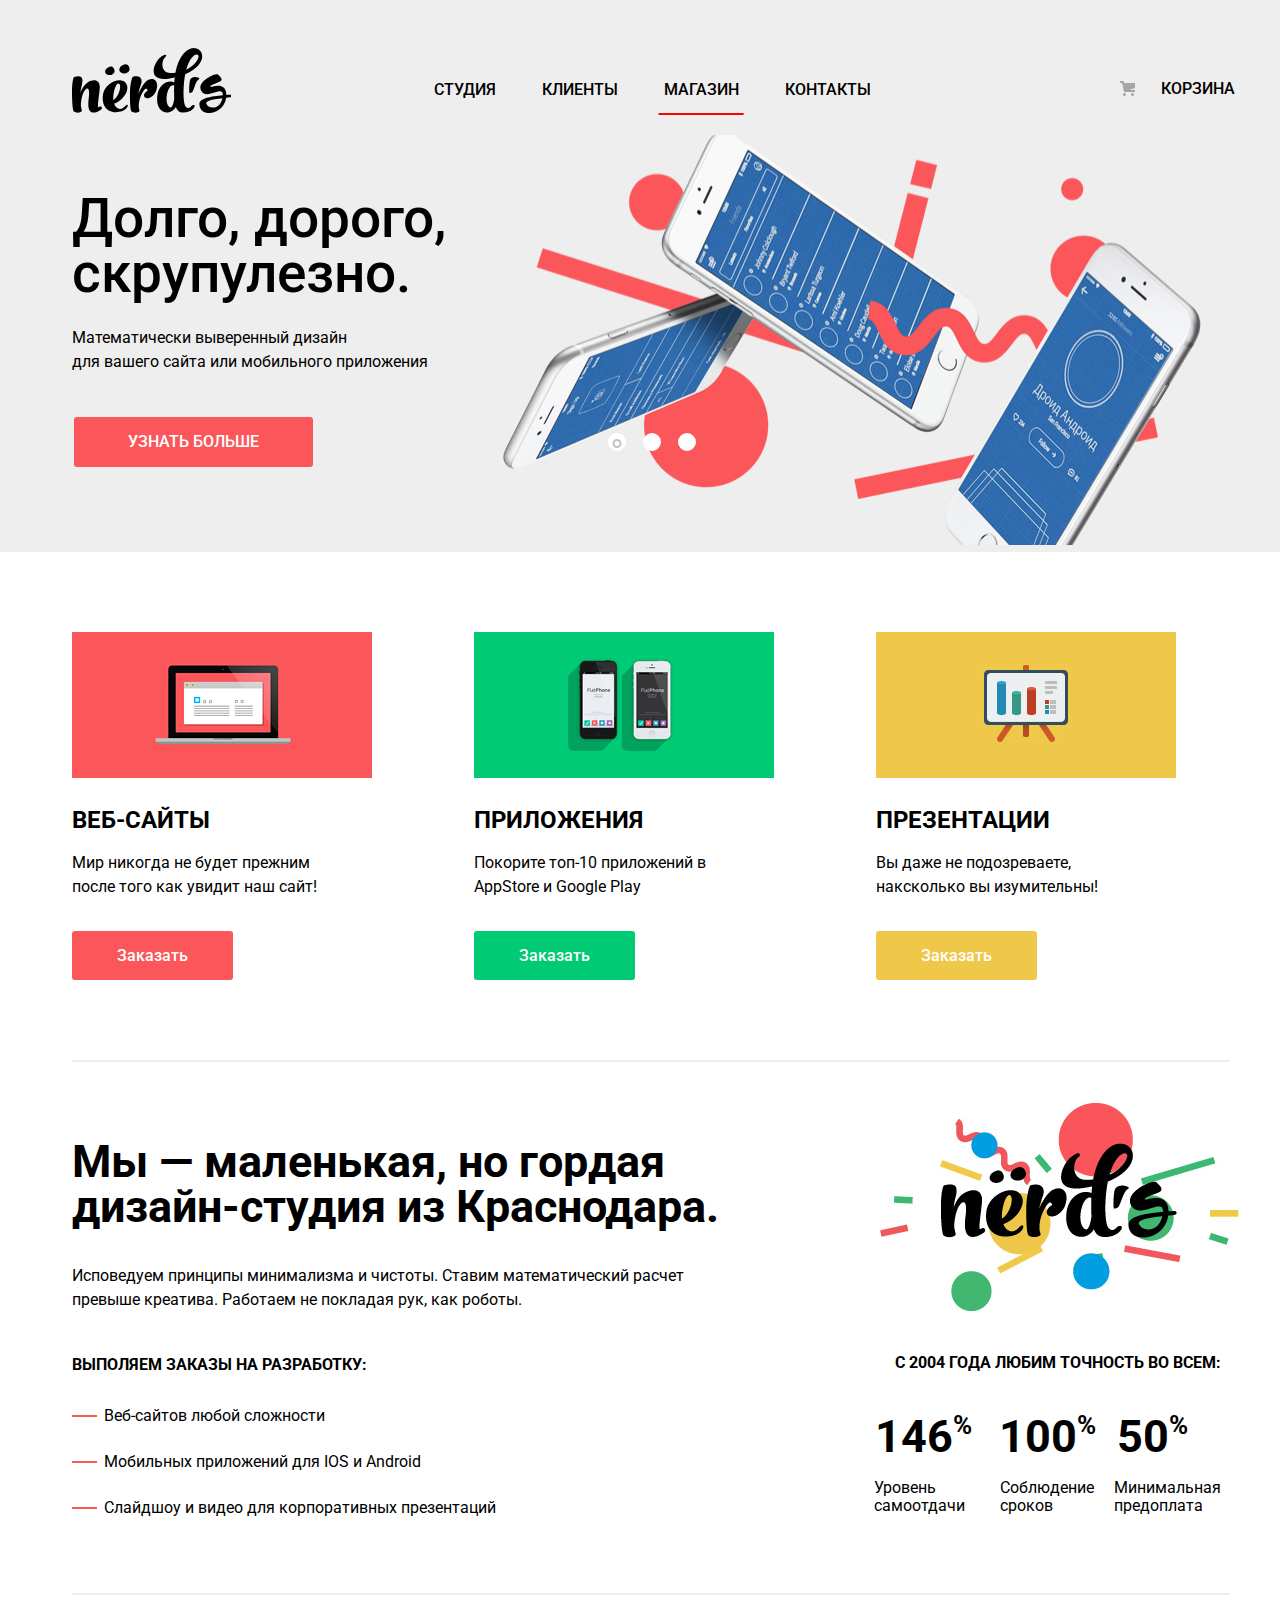
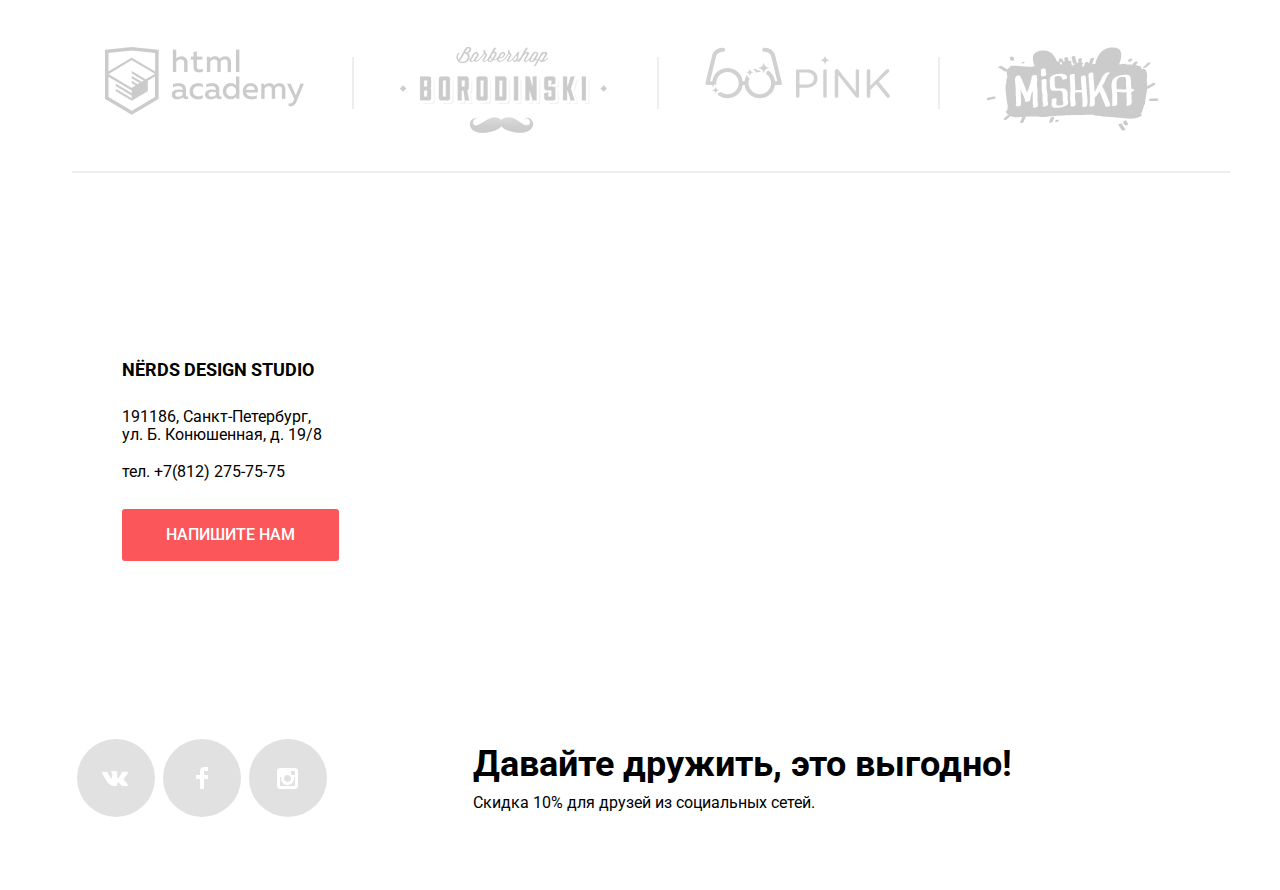
==== commit 50b3aa6e: "Update index.html" ====
--- a/index.html
+++ b/index.html
@@ -1,260 +1,260 @@
-  <!DOCTYPE html>
-  <html class="page" lang="ru">
-  <head>
-    <meta charset="utf-8">
-    <title>HTML Academy: Нёрдс</title>
-    <link href="https://fonts.googleapis.com/css2?family=Roboto:wght@400;700&display=swap" rel="stylesheet">
-    <link href="css/normalize.css" rel="stylesheet">
-    <link href="css/style.css" rel="stylesheet">
-  </head>
-  <body class="page-body">
-    <header class="main-header"> 
+<!DOCTYPE html>
+<html class="page" lang="ru">
+   <head>
+      <meta charset="utf-8">
+      <title>HTML Academy: Нёрдс</title>
+      <link href="https://fonts.googleapis.com/css2?family=Roboto:wght@400;700&display=swap" rel="stylesheet">
+      <link href="css/normalize.css" rel="stylesheet">
+      <link href="css/style.css" rel="stylesheet">
+   </head>
+   <body class="page-body">
+      <header class="main-header">
+         <div class="container">
+            <nav class="main-navigation">
+               <a class="main-header-logo">
+                  <svg width="160" height="66" viewBox="0 0 160 66" fill="none" xmlns="http://www.w3.org/2000/svg">
+                     <path fill-rule="evenodd" clip-rule="evenodd" d="M48.031 24.783C51.682 28.757 59.647 25.158 57.062 19.861C55.336 16.305 52.75 17.13 50.904 18.041C47.208 19.82 46.509 23.088 48.031 24.783ZM42.105 22.002C44.481 26.868 37.168 30.173 33.813 26.523C32.415 24.968 33.058 21.963 36.449 20.33C38.146 19.494 40.522 18.734 42.105 22.002ZM154.221 50.7474L154.221 50.7474L154.179 50.751V50.807C151.764 68.171 127.991 71.038 127.4 57.406C127.131 51.239 138.993 49.456 150.798 48.318C151.007 42.9112 147.233 44.1234 142.648 45.5959C137.829 47.1437 132.115 48.979 129.19 43.717C124.171 34.692 143.822 25.779 145.918 27.615C152.271 33.1766 149.4 34.2063 144.727 35.8824L144.539 35.95C135.049 39.36 138.748 40.057 140.028 39.676C147.597 37.423 154.394 38.636 154.34 47.993C154.955 47.9419 155.558 47.9024 156.154 47.8634L156.154 47.8634C156.807 47.8207 157.452 47.7784 158.097 47.722C160.403 47.507 160.564 50.157 157.936 50.374C156.715 50.5332 155.442 50.6425 154.221 50.7474ZM150.422 51.13C141.298 52.158 133.409 53.566 134.269 56.485C135.985 62.058 147.846 63.303 150.422 51.13ZM117.79 34.23C116.975 39.88 116.996 45.881 117.678 45.918C118.012 45.937 119.982 45.572 120.617 44.411C121.226 43.2933 121.794 41.7541 122.388 40.1407L122.388 40.1406L122.388 40.1405C123.586 36.8907 124.895 33.3397 126.883 32.324C129.725 30.873 118.795 27.279 117.79 34.23ZM28.883 62.666C20.964 68.004 14.664 66.825 16.671 51.818C18.121 40.914 15.723 40.297 13.549 42.376C10.704 45.073 8.921 52.099 8.865 58.788C9.12323 60.3951 9.45828 61.9889 9.869 63.564C10.203 65.194 4.962 66.879 1.895 64.575C0.837 63.79 0 55.865 0 45.131C0 36.307 1.171 30.236 2.23 29.956C10.259 27.765 11.542 31.304 9.813 37.937C9.12537 40.5343 8.65871 43.1851 8.418 45.861C10.091 41.197 12.489 37.376 15.221 35.688C22.637 31.024 28.826 33.215 27.655 42.489C25.648 59.069 25.481 61.316 27.265 60.024C29.496 58.45 30.945 61.262 28.883 62.666ZM41.766 65.142C47.176 65.761 52.807 64.074 54.982 60.59C56.821 57.667 55.316 56.655 53.197 59.015C48.737 64.131 44.109 61.826 42.158 56.655L42.66 56.487C52.082 52.721 57.992 42.493 54.257 36.704C49.126 28.723 33.069 35.86 31.061 47.045C29.221 57.386 34.016 64.299 41.766 65.142ZM41.377 53.172C47.232 49.013 49.183 39.852 47.566 37.267C45.838 34.57 42.492 38.784 41.321 49.013C41.21 50.474 41.21 51.878 41.377 53.172ZM77.125 51.051C79.188 50.376 81.494 48.499 83.091 45.992C83.538 45.289 83.914 44.657 84.43 43.012C84.3675 43.2111 84.3915 43.1204 84.4509 42.8953C84.5588 42.4862 84.7839 41.6335 84.82 41.271C84.82 41.215 84.876 40.932 84.932 40.822C86.157 33.965 81.921 30.086 76.065 33.009C72.776 34.638 68.706 40.822 66.253 47.51C66.866 43.912 67.925 40.484 69.096 37.111C71.103 31.154 67.368 28.119 60.956 29.862C59.896 30.143 57.945 37.955 57.945 46.779C57.945 57.513 58.503 63.695 59.562 64.483C62.628 66.843 68.092 65.101 67.535 63.527C67.3189 62.9291 67.1554 62.3284 66.9926 61.7303L66.977 61.673C66.977 61.504 66.977 61.335 66.922 61.167C65.861 54.196 69.933 44.532 73.278 41.946C74.17 41.215 75.396 41.721 75.564 43.632C72.832 44.981 71.94 47.342 71.94 48.353C71.94 51.107 74.727 51.781 77.125 51.051Z" fill="black"/>
+                     <path fill-rule="evenodd" clip-rule="evenodd" d="M113.207 27.161C112.726 29.6539 112.354 32.1666 112.092 34.692C111.033 44.752 111.48 53.688 112.705 57.678C113.431 59.815 116.162 62.624 118.783 59.701C121.626 56.498 124.75 58.352 120.957 62.117C118.617 64.422 114.268 65.995 109.918 65.545C106.795 65.152 104.9 63.13 103.784 60.04C103.34 60.938 102.837 61.725 102.224 62.342C100.105 64.535 97.5389 65.772 94.2499 65.434C87.6129 64.704 83.7119 57.511 85.5509 47.281C87.5029 36.49 96.87 32.556 102.279 35.424C102.391 34.075 102.502 32.725 102.614 31.32C102.641 31.1795 102.655 31.039 102.669 30.8985C102.683 30.758 102.696 30.6175 102.724 30.477C101.079 30.8387 99.424 31.1575 97.7619 31.433C73.7869 35.423 82.0399 15.864 87.8939 10.75C94.53 5.017 95.2539 8.895 93.1909 10.188C89.5109 12.548 87.8939 26.093 98.4319 26.093C100.161 26.093 101.778 25.981 103.394 25.812C106.685 7.49 116.665 -1.391 124.75 1.532C133.726 4.792 132.779 19.067 113.207 27.161ZM102.279 51.554C102.055 48.012 102.055 44.022 102.112 39.918C102.112 39.6576 102.127 39.3974 102.141 39.1449C102.155 38.9068 102.168 38.6754 102.168 38.457C98.8219 36.939 95.5329 42.11 94.6949 49.249C93.7489 57.622 97.4829 62.062 99.6029 60.04C101.22 58.409 102.056 53.237 102.279 51.554ZM126.365 8.389C124.581 5.747 118.058 8.951 114.267 22.721C123.802 18.167 127.593 10.299 126.365 8.389Z" fill="black"/>
+                  </svg>
+               </a>
+               <div class="main-navigation-wrapper">
+                  <ul class="site-navigation">
+                     <li><a href="blank.html">Студия</a></li>
+                     <li><a href="blank.html">Клиенты</a></li>
+                     <li class="site-navigation-current"><a href="catalog.html">Магазин</a></li>
+                     <li><a href="blank.html">Контакты</a></li>
+                  </ul>
+                  <div class="user-navigation">
+                     <a class="basket" href="пусто.html">Корзина</a>
+                  </div>
+               </div>
+            </nav>
+         </div>
+         <div class="container">
+            <div class="site-wrapper site-wrapper-1">
+               <section class="slider">
+                  <ul class="slider-list">
+                     <li class="slider-item slide slide-current">
+                        <h3 class="slider-title">Долго, дорого,<br> скрупулезно.</h3>
+                        <p class="slide-title">Математически выверенный дизайн <br> для вашего сайта или мобильного приложения</p>
+                        <a class="slide-button" href="#">УЗНАТЬ БОЛЬШЕ</a>
+                     </li>
+                     <li class="slider-item slide">
+                        <h3 class="slider-title"><b>Любим математику<br> как никто другой</b></h3>
+                        <p class="slide-title">Никакого креатива, только математические формулы<br>для расчета идеальных пропорций</p>
+                        <a class="slide-button" href="#">УЗНАТЬ БОЛЬШЕ</a>
+                     </li>
+                     <li class="slider-item slide">
+                        <h3 class="slider-title"><b>Только ночь,<br>только хардкор</b></h3>
+                        <p class="slide-title">Работать днем, как все? Мы против этого.<br>Ближе к полуночи работа только начинается</p>
+                        <a class="slide-button" href="#">УЗНАТЬ БОЛЬШЕ</a>
+                     </li>
+                  </ul>
+                  <div class="slider-controls">
+                     <span class="bin-active">
+                     <button class="current" type="button" aria-label="Первый слайд"></button>
+                     </span>
+                     <button type="button" aria-label="Второй слайд"></button>
+                     <button type="button" aria-label="Третий слайд"></button>
+                  </div>
+               </section>
+            </div>
+         </div>
+      </header>
+      <main class="container">
+         <h2 class="visually-hidden">Каталог</h2>
+         <section class="features">
+            <ul class="features-list">
+               <li class="features-item">
+                  <figure class="figure">
+                     <img class="features-link" src="img/illustration-11.svg" width="300" height="146" alt="Веб-сайты">
+                  </figure>
+                  <h3>ВЕБ-САЙТЫ</h3>
+                  <p class="inner-title">Мир никогда не будет прежним <br> после того как увидит наш сайт!</p>
+                  <a class="order-red" href="blank.html">Заказать</a>
+               </li>
+               <li class="features-item">
+                  <figure>
+                     <img class="features-link" src="img/illustration-21.svg" width="300" height="146" alt="Приложения">
+                  </figure>
+                  <h3>ПРИЛОЖЕНИЯ</h3>
+                  <p class="inner-title">Покорите топ-10 приложений в <br> AppStore и Google Play </p>
+                  <a class="order-green" href="blank.html">Заказать</a>
+               </li>
+               <li class="features-item">
+                  <figure>
+                     <img class="features-link" src="img/illustration-31.svg" width="300" height="146" alt="Презентации">
+                  </figure>
+                  <h3>ПРЕЗЕНТАЦИИ</h3>
+                  <p class="inner-title">Вы даже не подозреваете, <br> наксколько вы изумительны! </p>
+                  <a class="order-yellow" href="blank.html">Заказать</a>
+               </li>
+            </ul>
+         </section>
+         <div class="outer-columns">
+            <div class="outer-columns-left">
+               <section class="virtues">
+                  <h2 class="visually-hidden">Достоинства</h2>
+                  <h3> <b>Мы — маленькая, но гордая <br> дизайн-студия из Краснодара.</b></h3>
+                  <ul class="virtues-list">
+                     <li class="virtues-item">
+                        <p>Исповедуем принципы минимализма и чистоты. Ставим математический расчет<br>превыше креатива. Работаем не покладая рук, как роботы.</p>
+                     </li>
+                  </ul>
+               </section>
+            </div>
+            <div class="outer-columns-right">
+               <section class="picture">
+                  <ul class="picture-list">
+                     <li class="picture-item"> 
+                        <img src="img/nerds-illustration1.png" width="360" height="208" alt="Нёрдс">
+                     </li>
+                  </ul>
+               </section>
+            </div>
+         </div>
+         <div class="outer-columns">
+            <div class="outer-columns-left">
+               <section class="services">
+                  <h2 class="visually-hidden">Услуги</h2>
+                  <h3>ВЫПОЛЯЕМ ЗАКАЗЫ НА РАЗРАБОТКУ:</h3>
+                  <ul class="services-list">
+                     <li class="services-item"> 
+                        Веб-сайтов любой сложности     
+                     </li>
+                     <li class="services-item"> 
+                        Мобильных приложений для IOS и Android      
+                     </li>
+                     <li class="services-item"> 
+                        Слайдшоу и видео для корпоративных презентаций      
+                     </li>
+                  </ul>
+               </section>
+            </div>
+            <div class="outer-columns-right">
+               <section class="pros">
+                  <h3><time datetime="2020-01-11">с 2004 года </time> любим точность во всем:</h3>
+                  <ol class="pros-list">
+                     <li class="pros-item">146 <span class="percent">%</span> </li>
+                     <li class="pros-item">100 <span class="percent">%</span> </li>
+                     <li class="pros-item">50 <span class="percent">%</span> </li>
+                  </ol>
+                  <ul class="pros-list">
+                     <li class="pros-item">Уровень<br>самоотдачи</li>
+                     <li class="pros-item">Соблюдение<br>сроков</li>
+                     <li class="pros-item">Минимальная<br>предоплата</li>
+                  </ul>
+               </section>
+            </div>
+         </div>
+         <section class="sites">
+            <h2 class="visually-hidden">Продукты</h2>
+            <ul class="sites-list">
+               <li class="sites-item">
+                  <a href="https://htmlacademy.ru/study">
+                  <img src="img/home/group5.png" width="199" height="68" alt="Нёрдс">
+                  </a>
+               </li>
+               <li class="sites-item">
+                  <a href="product.html">
+                  <img src="img/home/logo-21.png" width="209" height="90" alt="Нёрдс">
+                  </a>
+               </li>
+               <li class="sites-item">
+                  <a href="product.html">
+                  <img src="img/home/logo-31.png" width="185" height="52" alt="Нёрдс">
+                  </a>
+               </li>
+               <li class="sites-item">
+                  <a href="product.html">
+                  <img src="img/home/logo-41.png" width="173" height="84" alt="Нёрдс">
+                  </a>
+               </li>
+            </ul>
+         </section>
+      </main>
       <div class="container">
-       <nav class="main-navigation">
-        <a class="main-header-logo">
-          <svg width="160" height="66" viewBox="0 0 160 66" fill="none" xmlns="http://www.w3.org/2000/svg">
-            <path fill-rule="evenodd" clip-rule="evenodd" d="M48.031 24.783C51.682 28.757 59.647 25.158 57.062 19.861C55.336 16.305 52.75 17.13 50.904 18.041C47.208 19.82 46.509 23.088 48.031 24.783ZM42.105 22.002C44.481 26.868 37.168 30.173 33.813 26.523C32.415 24.968 33.058 21.963 36.449 20.33C38.146 19.494 40.522 18.734 42.105 22.002ZM154.221 50.7474L154.221 50.7474L154.179 50.751V50.807C151.764 68.171 127.991 71.038 127.4 57.406C127.131 51.239 138.993 49.456 150.798 48.318C151.007 42.9112 147.233 44.1234 142.648 45.5959C137.829 47.1437 132.115 48.979 129.19 43.717C124.171 34.692 143.822 25.779 145.918 27.615C152.271 33.1766 149.4 34.2063 144.727 35.8824L144.539 35.95C135.049 39.36 138.748 40.057 140.028 39.676C147.597 37.423 154.394 38.636 154.34 47.993C154.955 47.9419 155.558 47.9024 156.154 47.8634L156.154 47.8634C156.807 47.8207 157.452 47.7784 158.097 47.722C160.403 47.507 160.564 50.157 157.936 50.374C156.715 50.5332 155.442 50.6425 154.221 50.7474ZM150.422 51.13C141.298 52.158 133.409 53.566 134.269 56.485C135.985 62.058 147.846 63.303 150.422 51.13ZM117.79 34.23C116.975 39.88 116.996 45.881 117.678 45.918C118.012 45.937 119.982 45.572 120.617 44.411C121.226 43.2933 121.794 41.7541 122.388 40.1407L122.388 40.1406L122.388 40.1405C123.586 36.8907 124.895 33.3397 126.883 32.324C129.725 30.873 118.795 27.279 117.79 34.23ZM28.883 62.666C20.964 68.004 14.664 66.825 16.671 51.818C18.121 40.914 15.723 40.297 13.549 42.376C10.704 45.073 8.921 52.099 8.865 58.788C9.12323 60.3951 9.45828 61.9889 9.869 63.564C10.203 65.194 4.962 66.879 1.895 64.575C0.837 63.79 0 55.865 0 45.131C0 36.307 1.171 30.236 2.23 29.956C10.259 27.765 11.542 31.304 9.813 37.937C9.12537 40.5343 8.65871 43.1851 8.418 45.861C10.091 41.197 12.489 37.376 15.221 35.688C22.637 31.024 28.826 33.215 27.655 42.489C25.648 59.069 25.481 61.316 27.265 60.024C29.496 58.45 30.945 61.262 28.883 62.666ZM41.766 65.142C47.176 65.761 52.807 64.074 54.982 60.59C56.821 57.667 55.316 56.655 53.197 59.015C48.737 64.131 44.109 61.826 42.158 56.655L42.66 56.487C52.082 52.721 57.992 42.493 54.257 36.704C49.126 28.723 33.069 35.86 31.061 47.045C29.221 57.386 34.016 64.299 41.766 65.142ZM41.377 53.172C47.232 49.013 49.183 39.852 47.566 37.267C45.838 34.57 42.492 38.784 41.321 49.013C41.21 50.474 41.21 51.878 41.377 53.172ZM77.125 51.051C79.188 50.376 81.494 48.499 83.091 45.992C83.538 45.289 83.914 44.657 84.43 43.012C84.3675 43.2111 84.3915 43.1204 84.4509 42.8953C84.5588 42.4862 84.7839 41.6335 84.82 41.271C84.82 41.215 84.876 40.932 84.932 40.822C86.157 33.965 81.921 30.086 76.065 33.009C72.776 34.638 68.706 40.822 66.253 47.51C66.866 43.912 67.925 40.484 69.096 37.111C71.103 31.154 67.368 28.119 60.956 29.862C59.896 30.143 57.945 37.955 57.945 46.779C57.945 57.513 58.503 63.695 59.562 64.483C62.628 66.843 68.092 65.101 67.535 63.527C67.3189 62.9291 67.1554 62.3284 66.9926 61.7303L66.977 61.673C66.977 61.504 66.977 61.335 66.922 61.167C65.861 54.196 69.933 44.532 73.278 41.946C74.17 41.215 75.396 41.721 75.564 43.632C72.832 44.981 71.94 47.342 71.94 48.353C71.94 51.107 74.727 51.781 77.125 51.051Z" fill="black"/>
-            <path fill-rule="evenodd" clip-rule="evenodd" d="M113.207 27.161C112.726 29.6539 112.354 32.1666 112.092 34.692C111.033 44.752 111.48 53.688 112.705 57.678C113.431 59.815 116.162 62.624 118.783 59.701C121.626 56.498 124.75 58.352 120.957 62.117C118.617 64.422 114.268 65.995 109.918 65.545C106.795 65.152 104.9 63.13 103.784 60.04C103.34 60.938 102.837 61.725 102.224 62.342C100.105 64.535 97.5389 65.772 94.2499 65.434C87.6129 64.704 83.7119 57.511 85.5509 47.281C87.5029 36.49 96.87 32.556 102.279 35.424C102.391 34.075 102.502 32.725 102.614 31.32C102.641 31.1795 102.655 31.039 102.669 30.8985C102.683 30.758 102.696 30.6175 102.724 30.477C101.079 30.8387 99.424 31.1575 97.7619 31.433C73.7869 35.423 82.0399 15.864 87.8939 10.75C94.53 5.017 95.2539 8.895 93.1909 10.188C89.5109 12.548 87.8939 26.093 98.4319 26.093C100.161 26.093 101.778 25.981 103.394 25.812C106.685 7.49 116.665 -1.391 124.75 1.532C133.726 4.792 132.779 19.067 113.207 27.161ZM102.279 51.554C102.055 48.012 102.055 44.022 102.112 39.918C102.112 39.6576 102.127 39.3974 102.141 39.1449C102.155 38.9068 102.168 38.6754 102.168 38.457C98.8219 36.939 95.5329 42.11 94.6949 49.249C93.7489 57.622 97.4829 62.062 99.6029 60.04C101.22 58.409 102.056 53.237 102.279 51.554ZM126.365 8.389C124.581 5.747 118.058 8.951 114.267 22.721C123.802 18.167 127.593 10.299 126.365 8.389Z" fill="black"/>
-          </svg>
-        </a>
-        <div class="main-navigation-wrapper">
-          <ul class="site-navigation">
-            <li><a href="blank.html">Студия</a></li>
-            <li><a href="blank.html">Клиенты</a></li>
-            <li class="site-navigation-current"><a href="catalog.html">Магазин</a></li>
-            <li><a href="blank.html">Контакты</a></li>
-          </ul>
-          <div class="user-navigation">
-            <a class="basket" href="пусто.html">Корзина</a>
-          </div>
-        </div>
-      </nav>
-    </div>
-    <div class="container">
-      <div class="site-wrapper site-wrapper-1">
-       <section class="slider">
-        <ul class="slider-list">
-          <li class="slider-item slide slide-current"> 
-            <h3 class="slider-title">Долго, дорого,<br> скрупулезно.</h3> 
-            <p class="slide-title">Математически выверенный дизайн <br> для вашего сайта или мобильного приложения</p>
-            <a class="slide-button" href="#">УЗНАТЬ БОЛЬШЕ</a>
-          </li>
-          <li class="slider-item slide"> 
-            <h3 class="slider-title"><b>Любим математику<br> как никто другой</b></h3> 
-            <p class="slide-title">Никакого креатива, только математические формулы<br>для расчета идеальных пропорций</p>
-            <a class="slide-button" href="#">УЗНАТЬ БОЛЬШЕ</a>
-          </li>
-          <li class="slider-item slide"> 
-            <h3 class="slider-title"><b>Только ночь,<br>только хардкор</b></h3> 
-            <p class="slide-title">Работать днем, как все? Мы против этого.<br>Ближе к полуночи работа только начинается</p>
-            <a class="slide-button" href="#">УЗНАТЬ БОЛЬШЕ</a>
-          </li>
-        </ul>
-        <div class="slider-controls">
-          <span class="bin-active">
-            <button class="current" type="button" aria-label="Первый слайд"></button>
-          </span>
-          <button type="button" aria-label="Второй слайд"></button>
-          <button type="button" aria-label="Третий слайд"></button>
-        </div>
+         <section class="map">
+            <div class="contacts">
+               <h2>NЁRDS DESIGN STUDIO</h2>
+               <p>
+                  191186, Санкт-Петербург,<br>
+                  ул. Б. Конюшенная, д. 19/8<br>
+               </p>
+               <a href="tel:+78122757575">тел. +7(812) 275-75-75</a>
+               <button class="button feedback">Напишите нам</button>
+            </div>
+         </section>
+      </div>
+      <iframe src="https://www.google.com/maps/embed?pb=!1m18!1m12!1m3!1d1998.5991043651616!2d30.320894616329813!3d59.938794181876204!2m3!1f0!2f0!3f0!3m2!1i1024!2i768!4f13.1!3m3!1m2!1s0x469631fefe102551%3A0x19e070ca4ac35ecd!2sNerds!5e0!3m2!1sru!2sru!4v1594627047565!5m2!1sru!2sru" width="100%" height="416" frameborder="0" style="border:0;" allowfullscreen="" aria-hidden="false" tabindex="0"></iframe>
+      <div class="container">
+         <footer class="page-footer main-footer">
+            <section class="footer-social">
+               <h2 class="visually-hidden">Социальные сети</h2>
+               <ul>
+                  <li>
+                     <a class="social-button" href="#">
+                        <span class="visually-hidden">Вконтакте</span>
+                        <svg width="27" height="15" viewBox="0 0 27 15" fill="none" xmlns="http://www.w3.org/2000/svg">
+                           <path d="M16.138 11.51C17.094 11.201 18.318 13.55 19.621 14.449C20.599 15.13 21.348 14.983 21.348 14.983L24.821 14.933C24.821 14.933 26.636 14.821 25.778 13.379C25.707 13.259 25.275 12.31 23.193 10.357C21.016 8.31404 21.311 8.64504 23.932 5.11304C25.529 2.96004 26.168 1.64504 25.968 1.08504C25.776 0.546037 24.603 0.686037 24.603 0.686037L20.69 0.713037C20.309 0.714037 19.986 0.832037 19.839 1.22804C19.836 1.23204 19.218 2.89404 18.394 4.30704C16.653 7.29604 15.958 7.45504 15.67 7.26804C15.009 6.83504 15.176 5.53104 15.176 4.60404C15.176 1.70704 15.608 0.499037 14.33 0.187037C13.903 0.0830374 13.591 0.0150374 12.502 0.00503741C11.11 -0.0159626 9.92797 0.00503743 9.25797 0.334037C8.81297 0.557037 8.47197 1.04604 8.67897 1.07404C8.93897 1.10904 9.52197 1.23404 9.83397 1.66004C10.235 2.21204 10.223 3.44904 10.223 3.44904C10.223 3.44904 10.452 6.86004 9.68297 7.28304C9.15497 7.57304 8.43297 6.98104 6.87997 4.26704C6.08697 2.87904 5.48797 1.34504 5.48797 1.34504C5.48797 1.34504 5.37197 1.06004 5.16197 0.904037C4.91197 0.719037 4.56197 0.660037 4.56197 0.660037L0.84797 0.684037C0.84797 0.684037 0.28997 0.700037 0.0849697 0.946037C-0.0970303 1.16404 0.0699697 1.61404 0.0699697 1.61404C0.0699697 1.61404 2.97897 8.49504 6.27297 11.961C9.29297 15.143 12.725 14.932 12.725 14.932H14.28C14.28 14.932 14.749 14.878 14.989 14.62C15.213 14.38 15.203 13.929 15.203 13.929C15.203 13.929 15.172 11.82 16.138 11.51Z" fill="white"/>
+                        </svg>
+                     </a>
+                  </li>
+                  <li>
+                     <a class="social-button" href="#">
+                        <span class="visually-hidden">Фейсбук</span>
+                        <svg width="12" height="22" viewBox="0 0 12 22" fill="none" xmlns="http://www.w3.org/2000/svg">
+                           <path d="M12 4V0H8C5.79086 0 4 1.79086 4 4V8H0V12H4V22H8V12H12V8H8V4H12Z" fill="white"/>
+                        </svg>
+                     </a>
+                  </li>
+                  <li>
+                     <a class="social-button" href="#">
+                        <span class="visually-hidden">Инстаграм</span>
+                        <svg width="21" height="21" viewBox="0 0 21 21" fill="none" xmlns="http://www.w3.org/2000/svg">
+                           <path fill-rule="evenodd" clip-rule="evenodd" d="M3 0H18C19.65 0 21 1.34998 21 3V18C21 19.65 19.65 21 18 21H3C1.35 21 0 19.65 0 18V3C0 1.34998 1.35 0 3 0ZM14 10.5C14 8.57001 12.43 7 10.5 7C8.57 7 7 8.57001 7 10.5C7 12.43 8.57 14 10.5 14C12.43 14 14 12.43 14 10.5ZM3 18V9H4.181C4.0626 9.49127 4.00186 9.99469 4 10.5C4 14.0898 6.91015 17 10.5 17C14.0899 17 17 14.0898 17 10.5C16.9986 9.99463 16.9379 9.49121 16.819 9H18V18H3ZM14 7H18V3H14V7Z" fill="white"/>
+                        </svg>
+                     </a>
+                  </li>
+               </ul>
+            </section>
+            <section class="footer-stocks">
+               <h2>Давайте дружить, это выгодно!</h2>
+               <p class="title">Скидка 10% для друзей из социальных сетей.</p>
+            </section>
+         </footer>
+      </div>
+      <section class="modal modal-feedback">
+         <div class="container">
+            <h2>Напишите нам</h2>
+            <form class="feedback-form" action="https://echo.htmlacademy.ru" method="post">
+               <div class="inner-columns">
+                  <div class="inner-column-left">
+                     <p class="modal-description">Ваше имя:</p>
+                     <p>
+                        <label class="visually-hidden" for="appointment-name">Ваше имя:</label>
+                        <input class="feedback-name" id="appointment-name" type="text" name="name" placeholder="Имя Фамилия" required>
+                     </p>
+                  </div>
+                  <div class="inner-column-right">
+                     <p class="modal-description">Ваш email:</p>
+                     <p>
+                        <label class="visually-hidden" for="appointment-email">Ваш email:</label>
+                        <input class="feedback-email" id="appointment-email" type="email" name="Ваш email:" placeholder="email@example.com" required>
+                     </p>
+                  </div>
+               </div>
+               <p class="modal-description">Текст письма:</p>
+               <p>
+                  <label class="visually-hidden" for="appointment-letter">Текст письма:</label>
+                  <input class="feedback-text" id="appointment-letter" type="text" name="letter" placeholder="В свободной форме" required>
+               </p>
+               <button type="submit" class="button button">Отправить</button>
+            </form>
+            <button class="modal-close" type="button" aria-label="Закрыть"></button>
+         </div>
       </section>
-    </div>
-  </div>
-</header>
-<main class="container">
- <h2 class="visually-hidden">Каталог</h2>
- <section class="features">
-  <ul class="features-list">
-    <li class="features-item">
-      <figure class="figure">
-        <img class="features-link" src="img/illustration-11.svg" width="300" height="146" alt="Веб-сайты">
-      </figure>
-      <h3>ВЕБ-САЙТЫ</h3>
-      <p class="inner-title">Мир никогда не будет прежним <br> после того как увидит наш сайт!</p>
-      <a class="order-red" href="blank.html">Заказать</a>
-    </li>
-    <li class="features-item">
-      <figure>
-        <img class="features-link" src="img/illustration-21.svg" width="300" height="146" alt="Приложения">
-      </figure>
-      <h3>ПРИЛОЖЕНИЯ</h3>
-      <p class="inner-title">Покорите топ-10 приложений в <br> AppStore и Google Play </p>
-      <a class="order-green" href="blank.html">Заказать</a>
-    </li>
-    <li class="features-item">
-      <figure>
-        <img class="features-link" src="img/illustration-31.svg" width="300" height="146" alt="Презентации">
-      </figure>
-      <h3>ПРЕЗЕНТАЦИИ</h3>
-      <p class="inner-title">Вы даже не подозреваете, <br> наксколько вы изумительны! </p>
-      <a class="order-yellow" href="blank.html">Заказать</a>
-    </li>
-  </ul>
-</section>
-<div class="outer-columns">
-  <div class="outer-columns-left">
-   <section class="virtues">
-    <h2 class="visually-hidden">Достоинства</h2>
-    <h3> <b>Мы — маленькая, но гордая <br> дизайн-студия из Краснодара.</b></h3>
-    <ul class="virtues-list">
-      <li class="virtues-item"> 
-        <p>Исповедуем принципы минимализма и чистоты. Ставим математический расчет<br>превыше креатива. Работаем не покладая рук, как роботы.</p>
-      </li>
-    </ul>
-  </section>
-</div>
-<div class="outer-columns-right">
-  <section class="picture">
-    <ul class="picture-list">
-     <li class="picture-item"> 
-      <img src="img/nerds-illustration1.png" width="360" height="208" alt="Нёрдс">
-    </li>
-  </ul>
-</section>
-</div>
-</div>
-<div class="outer-columns">
-  <div class="outer-columns-left">
-   <section class="services">
-     <h2 class="visually-hidden">Услуги</h2>
-     <h3>ВЫПОЛЯЕМ ЗАКАЗЫ НА РАЗРАБОТКУ:</h3>
-     <ul class="services-list">
-      <li class="services-item"> 
-        Веб-сайтов любой сложности     
-      </li>
-      <li class="services-item"> 
-        Мобильных приложений для IOS и Android      
-      </li>
-      <li class="services-item"> 
-        Слайдшоу и видео для корпоративных презентаций      
-      </li>
-    </ul>
-  </section>
-</div>
-<div class="outer-columns-right">
-  <section class="pros">
-    <h3><time datetime="2020-01-11">с 2004 года </time> любим точность во всем:</h3>
-    <ol class="pros-list">
-      <li class="pros-item">146 <span class="percent">%</span> </li>
-      <li class="pros-item">100 <span class="percent">%</span> </li>
-      <li class="pros-item">50 <span class="percent">%</span> </li>
-    </ol>
-    <ul class="pros-list">
-      <li class="pros-item">Уровень<br>самоотдачи</li>
-      <li class="pros-item">Соблюдение<br>сроков</li>
-      <li class="pros-item">Минимальная<br>предоплата</li>
-    </ul>
-  </section>
-</div>
-</div>
-<section class="sites">
-  <h2 class="visually-hidden">Продукты</h2>
-  <ul class="sites-list">
-    <li class="sites-item">
-      <a href="product.html">
-        <img src="img/home/group5.png" width="199" height="68" alt="Нёрдс">
-      </a>
-    </li>
-    <li class="sites-item">
-      <a href="product.html">
-        <img src="img/home/logo-21.png" width="209" height="90" alt="Нёрдс">
-      </a>
-    </li>
-    <li class="sites-item">
-      <a href="product.html">
-        <img src="img/home/logo-31.png" width="185" height="52" alt="Нёрдс">
-      </a>
-    </li>
-    <li class="sites-item">
-      <a href="product.html">
-        <img src="img/home/logo-41.png" width="173" height="84" alt="Нёрдс">
-      </a>
-    </li>
-  </ul>
-</section>
-</main>
-<div class="container">
-  <section class="map"> 
-   <div class="contacts">
-    <h2>NЁRDS DESIGN STUDIO</h2>
-    <p>
-     191186, Санкт-Петербург,<br>
-     ул. Б. Конюшенная, д. 19/8<br>
-   </p>
-   <p>тел. +7(812) 275-75-75</p>
-   <button class="button feedback">Напишите нам</button>
- </div>
-</section>
-</div>
-<script type="text/javascript" charset="utf-8" async src="https://api-maps.yandex.ru/services/constructor/1.0/js/?um=constructor%3A389cd194eb4d6e4af9f91c49a9a6c57b3cb507d7a401d0373e6f866df587bee3&amp;width=100%25&amp;height=416&amp;lang=ru_RU&amp;scroll=false"></script>
-<div class="container">
-  <footer class="page-footer main-footer">
-    <section class="footer-social">
-      <h2 class="visually-hidden">Социальные сети</h2>
-      <ul>
-        <li>
-          <a class="social-button" href="#">
-            <span class="visually-hidden">Вконтакте</span>
-            <svg width="27" height="15" viewBox="0 0 27 15" fill="none" xmlns="http://www.w3.org/2000/svg">
-              <path d="M16.138 11.51C17.094 11.201 18.318 13.55 19.621 14.449C20.599 15.13 21.348 14.983 21.348 14.983L24.821 14.933C24.821 14.933 26.636 14.821 25.778 13.379C25.707 13.259 25.275 12.31 23.193 10.357C21.016 8.31404 21.311 8.64504 23.932 5.11304C25.529 2.96004 26.168 1.64504 25.968 1.08504C25.776 0.546037 24.603 0.686037 24.603 0.686037L20.69 0.713037C20.309 0.714037 19.986 0.832037 19.839 1.22804C19.836 1.23204 19.218 2.89404 18.394 4.30704C16.653 7.29604 15.958 7.45504 15.67 7.26804C15.009 6.83504 15.176 5.53104 15.176 4.60404C15.176 1.70704 15.608 0.499037 14.33 0.187037C13.903 0.0830374 13.591 0.0150374 12.502 0.00503741C11.11 -0.0159626 9.92797 0.00503743 9.25797 0.334037C8.81297 0.557037 8.47197 1.04604 8.67897 1.07404C8.93897 1.10904 9.52197 1.23404 9.83397 1.66004C10.235 2.21204 10.223 3.44904 10.223 3.44904C10.223 3.44904 10.452 6.86004 9.68297 7.28304C9.15497 7.57304 8.43297 6.98104 6.87997 4.26704C6.08697 2.87904 5.48797 1.34504 5.48797 1.34504C5.48797 1.34504 5.37197 1.06004 5.16197 0.904037C4.91197 0.719037 4.56197 0.660037 4.56197 0.660037L0.84797 0.684037C0.84797 0.684037 0.28997 0.700037 0.0849697 0.946037C-0.0970303 1.16404 0.0699697 1.61404 0.0699697 1.61404C0.0699697 1.61404 2.97897 8.49504 6.27297 11.961C9.29297 15.143 12.725 14.932 12.725 14.932H14.28C14.28 14.932 14.749 14.878 14.989 14.62C15.213 14.38 15.203 13.929 15.203 13.929C15.203 13.929 15.172 11.82 16.138 11.51Z" fill="white"/>
-            </svg>
-          </a>
-        </li>
-        <li>
-         <a class="social-button" href="#">
-          <span class="visually-hidden">Фейсбук</span>
-          <svg width="12" height="22" viewBox="0 0 12 22" fill="none" xmlns="http://www.w3.org/2000/svg">
-            <path d="M12 4V0H8C5.79086 0 4 1.79086 4 4V8H0V12H4V22H8V12H12V8H8V4H12Z" fill="white"/>
-          </svg>
-        </a>
-      </li>
-      <li>
-        <a class="social-button" href="#">
-         <span class="visually-hidden">Инстаграм</span>
-         <svg width="21" height="21" viewBox="0 0 21 21" fill="none" xmlns="http://www.w3.org/2000/svg">
-          <path fill-rule="evenodd" clip-rule="evenodd" d="M3 0H18C19.65 0 21 1.34998 21 3V18C21 19.65 19.65 21 18 21H3C1.35 21 0 19.65 0 18V3C0 1.34998 1.35 0 3 0ZM14 10.5C14 8.57001 12.43 7 10.5 7C8.57 7 7 8.57001 7 10.5C7 12.43 8.57 14 10.5 14C12.43 14 14 12.43 14 10.5ZM3 18V9H4.181C4.0626 9.49127 4.00186 9.99469 4 10.5C4 14.0898 6.91015 17 10.5 17C14.0899 17 17 14.0898 17 10.5C16.9986 9.99463 16.9379 9.49121 16.819 9H18V18H3ZM14 7H18V3H14V7Z" fill="white"/>
-        </svg>
-      </a>
-    </li>
-  </ul>
-</section>
-<section class="footer-stocks">
-  <h2>Давайте дружить, это выгодно!</h2>
-  <p class="title">Скидка 10% для друзей из социальных сетей.</p>
-</section>
-</footer>
-</div>
-<section class="modal modal-feedback">
-  <div class="container">
-    <h2>Напишите нам</h2>
-    <form class="feedback-form" action="https://echo.htmlacademy.ru" method="post">
-      <div class="inner-columns">
-        <div class="inner-column-left">
-         <p class="modal-description">Ваше имя:</p>
-         <p>
-           <label class="visually-hidden" for="appointment-name">Ваше имя:</label>
-           <input class="feedback-name" id="appointment-name" type="text" name="name" placeholder="Имя Фамилия" required>
-         </p>
-       </div>
-       <div class="inner-column-right">
-        <p class="modal-description">Ваш email:</p>
-        <p>
-         <label class="visually-hidden" for="appointment-email">Ваш email:</label>
-         <input class="feedback-email" id="appointment-email" type="email" name="Ваш email:" placeholder="email@example.com" required>
-       </p>
-     </div>
-   </div>
-   <p class="modal-description">Текст письма:</p>
-   <p>
-     <label class="visually-hidden" for="appointment-letter">Текст письма:</label>
-     <input class="feedback-text" id="appointment-letter" type="text" name="letter" placeholder="В свободной форме" required>
-   </p>
-   <button type="submit" class="button button">Отправить</button>
- </form>
- <button class="modal-close" type="button" aria-label="Закрыть"></button>
-</div>
-</section>
-<script src="js/feedback.js"></script>
-<script src="js/basket.js"></script>
-</body>
+      <script src="js/feedback.js"></script>
+      <script src="js/basket.js"></script>
+   </body>
 </html>--- a/css/style.css
+++ b/css/style.css
@@ -1,32 +1,31 @@
 /* Variables */
 
 :root {
---basic-gray: #EEEEEE;
---basic-extra-dark: #242424;
---basic-dark: #aba9a7;
---basic-neutral: #e5e5e5;
---basic-extra-light: #f8f5f2;
---basic-white: #FFFFFF;
---basic-black: #000000;
-
---special: #DFDFDF;
-}
+  --basic-gray: #EEEEEE;
+  --basic-extra-light: #f8f5f2;
+  --basic-white: #FFFFFF;
+  --basic-black: #000000;
+  --basic-red: #FB565A;
+  --basic-green: #00CA74;
+  --basic-yellow: #EFC84A;
+}
+
 
 /* Global */
 
 body {
-min-width: 1157px;
-margin: 0;
-padding: 0;
-font-family: "Roboto", Arial, sans-serif;
-font-size: 16px;
-line-height: 24px;
-font-weight: 400;
-color: var(--basic-black);
-background-color: var(--basic-white);
-background-image: url("../img/bg.jpg");
-background-position: top center;
-background-repeat: no-repeat;
+  min-width: 1157px;
+  margin: 0;
+  padding: 0;
+  font-family: "Roboto", Arial, sans-serif;
+  font-size: 16px;
+  line-height: 24px;
+  font-weight: 400;
+  color: var(--basic-black);
+  background-color: var(--basic-white);
+  background-image: url("../img/bg.jpg");
+  background-position: top center;
+  background-repeat: no-repeat;
 }
 
 a {
@@ -53,9 +52,11 @@
   overflow: hidden;
 }
 
+
 /* Grid */
+
 .page {
-height: 100%;
+  height: 100%;
 }
 
 .page-body {
@@ -65,21 +66,24 @@
   align-content: start;
 }
 
+
 /* Grid for pages */
 
 .page-main-maim {
   display: grid;
   grid-template-columns: 180px 1fr;
   align-content: start;
-  }
+}
+
 
 /* Main header */
 
 .main-header {
-  margin-bottom: 0px; 
+  margin-bottom: 0px;
   color: var(--basic-black);
   background-color: var(--basic-gray);
 }
+
 
 /* Main navigation */
 
@@ -93,7 +97,7 @@
   color: var(--basic-black);
   background-color: var(--basic-gray);
   text-transform: uppercase;
-  }
+}
 
 .main-navigation-wrapper {
   width: 100%;
@@ -101,6 +105,7 @@
   color: var(--basic-black);
   background-color: var(--basic-gray);
 }
+
 
 /* Logo */
 
@@ -109,7 +114,8 @@
   order: 0;
   width: 159px;
   height: 65px;
-    }
+}
+
 
 /* Container */
 
@@ -124,69 +130,70 @@
   justify-content: space-between;
 }
 
+
 /* Site Navigation */
 
 .site-navigation {
   display: flex;
   flex-wrap: wrap;
-  width: 460px;
-  margin-left: 188px;
+  width: 560px;
+  margin-left: 125px;
   margin-top: 50px;
   margin-bottom: 0px;
-  padding: 0px;
+  padding: 0px 55px;
   list-style: none;
 }
 
 li.site-navigation-current:before {
-content: "";
-width: 70%;
-height: 2px;
-background: red;
-bottom: 20px;
-display: block;
-transform: translateX(-50%);
-left: 50%;
-position: absolute;
+  content: "";
+  width: 70%;
+  height: 2px;
+  background: red;
+  bottom: 20px;
+  display: block;
+  transform: translateX(-50%);
+  left: 50%;
+  position: absolute;
 }
 
 .site-navigation-current {
   position: relative;
 }
 
+
 /* User navigation */
 
 .user-navigation {
-  display: block; 
+  display: block;
   max-width: 88px;
   margin: 0px;
-  margin-top: 45px;
+  margin-top: 43px;
   padding: 6px 6px;
-  }
+}
 
 .site-navigation a,
 .user-navigation a {
   color: var(--basic-black);
   display: block;
-  padding: 25px 20px;
-  }
-
+  padding: 25px 23px;
+}
 
 .site-navigation a:hover,
 .user-navigation a:hover {
-  color: #FB565A;
-  }
+  color: var(--basic-red);
+}
 
 .site-navigation a:focus,
 .user-navigation a:focus {
-color: #000000;
-}
-
+  color: var(--basic-black);
+}
 
 .site-navigation a:active,
 .user-navigation a:active {
-color: #000000;
-opacity: 0.3;
-}
+  color: var(--basic-black);
+  opacity: 0.3;
+}
+
 
 /* Basket */
 
@@ -194,7 +201,7 @@
   content: "";
   position: absolute;
   top: 32px;
-  left: 11px;
+  left: 5px;
   width: 15px;
   height: 15px;
   background-image: url("../img/cart-icon.svg");
@@ -203,51 +210,49 @@
 }
 
 .user-navigation .basket {
-  padding-left: 50px;
+  padding-left: 46px;
   position: relative;
 }
+
 
 /* Slider */
 
 .site-wrapper {
   min-width: 1157px;
-  background-color: #EEEEEE;
+  background-color: var(--basic-gray);
   background-repeat: no-repeat;
-  }
+}
 
 .site-wrapper-1 {
- min-width: 1157px;
-  background-color: #EEEEEE;
+  min-width: 1157px;
+  background-color: var(--basic-gray);
   background-repeat: no-repeat;
- background-image: url("../img/nerds-index-slide11.png");
-background-position: 100% 100%;
-
- }
+  background-image: url("../img/nerds-index-slide11.png");
+  background-position: 100% 175%;
+}
 
 .site-wrapper-2 {
   min-width: 1157px;
-  background-color: #EEEEEE;
+  background-color: var(--basic-gray);
   background-repeat: no-repeat;
   background-image: url("../img/nerds-index-slide21.png");
-  background-position: 100% 100%;
- 
- }
+  background-position: 100% 175%;
+}
 
 .site-wrapper-3 {
   min-width: 1157px;
-  background-color: #EEEEEE;
+  background-color: var(--basic-gray);
   background-repeat: no-repeat;
- background-image: url("../img/nerds-index-slide31.png");
- background-position: 100% 100%;
- 
- }
+  background-image: url("../img/nerds-index-slide31.png");
+  background-position: 100% 175%;
+}
 
 .slider {
   position: relative;
   padding-bottom: 80px;
   padding-top: 5px;
-  margin-top: -15px;
-  color: #000000;
+  margin-top: -12px;
+  color: var(--basic-black);
 }
 
 .slide {
@@ -268,9 +273,9 @@
   padding-bottom: 0px;
   margin-bottom: 25px;
   width: 540px;
-  font-size: 51px;
+  font-weight: 500;
+  font-size: 55px;
   line-height: 55px;
-  font-weight: 600;
 }
 
 p.slide-title {
@@ -284,13 +289,14 @@
 
 .slide-button {
   display: inline-block;
+  vertical-align: baseline;
   padding: 16px 54px;
   margin: 5px 2px;
-  color: rgb(255,255,255, 1);
+  color: var(--basic-white);
   font-weight: 500;
   font-size: 16px;
   line-height: 18px;
-  background-color: #FB565A;
+  background-color: var(--basic-red);
   text-align: center;
   border-radius: 3px;
 }
@@ -300,12 +306,12 @@
 }
 
 .slide-button:active {
-  color: rgb(255,255,255, 0.5);
+  color: rgb(255, 255, 255, 0.5);
   background: #D7373B;
   box-shadow: inset 0px 3px 0px rgba(0, 1, 1, 0.1);
-  }
-
-  .slider-controls {
+}
+
+.slider-controls {
   position: absolute;
   top: 247px;
   bottom: 96px;
@@ -327,42 +333,45 @@
   border-radius: 50%;
   cursor: pointer;
 }
- 
 
 .slider-controls .current:before {
-content: "";
-top: 83%;
-transform: translateX(-50%);
-position: absolute;
-width: 9px;
-height: 9px;
-border: 2px solid #C1C1C1;
-border-radius: 50%;
-box-sizing: border-box;
-}
+  content: "";
+  top: 78%;
+  transform: translateX(-50%);
+  position: absolute;
+  width: 9px;
+  height: 9px;
+  border: 2px solid #C1C1C1;
+  border-radius: 50%;
+  box-sizing: border-box;
+}
+
 
 /* Web-store */
 
 .web-store h1 {
-
- margin-left: -12px;
- margin-top: 45px;
- margin-bottom: 105px; 
- font-weight: 600;
- font-size: 54px;
- line-height: 55px;
- text-align: center;
- color: var(--basic-black);
- background-color: var(--basic-gray);
-}
+  margin-left: -12px;
+  margin-top: 45px;
+  margin-bottom: 105px;
+  font-weight: 600;
+  font-size: 54px;
+  line-height: 55px;
+  text-align: center;
+  color: var(--basic-black);
+  background-color: var(--basic-gray);
+}
+
 
 /* Main-maim */
+
 .main-maim {
-color: var(--basic-black);
- background-color: var(--basic-white);
-}
-  
+  color: var(--basic-black);
+  background-color: var(--basic-white);
+}
+
+
 /* Features */
+
 .features {
   position: relative;
   margin-top: 8px;
@@ -370,10 +379,9 @@
   padding: 0px;
   color: var(--basic-black);
   background-color: var(--basic-white);
-  
-}
-
- .features-list {
+}
+
+.features-list {
   display: grid;
   grid-template-columns: 1fr 1fr 1fr;
   margin: 0;
@@ -381,233 +389,234 @@
   margin-right: -70px;
   padding: 56px 0px;
   list-style: none;
- }
-
-.features-link{
-position: relative;
-right: 40px;
-}
-
-
-.features-item h3{
- margin-top: 20px;
-font-weight: 700;
-font-size: 24px;
-line-height: 30px;
-align-items: center;
-text-transform: uppercase;
-}
-  
+}
+
+.features-link {
+  position: relative;
+  right: 40px;
+}
+
+.features-item h3 {
+  margin-top: 20px;
+  font-weight: 700;
+  font-size: 24px;
+  line-height: 30px;
+  align-items: center;
+  text-transform: uppercase;
+}
+
 .features::before {
-position: absolute;
-display: block;
-margin-left: 0px;
-margin: 0px;
-content: "";
-width: 1158px;
-height: 2px;
-background: #EEEEEE;
+  position: absolute;
+  display: block;
+  margin-left: 0px;
+  margin: 0px;
+  content: "";
+  width: 1158px;
+  height: 2px;
+  background-color: var(--basic-gray);
 }
 
 .features::before {
-margin-top: 500px;
-}
-
+  margin-top: 500px;
+}
 
 p.inner-title {
-margin-bottom: 45px;
-margin-top: -8px;
-color: black;
-font-weight: 400;
-font-size: 16px;
-line-height: 24px;
+  margin-bottom: 45px;
+  margin-top: -8px;
+  color: black;
+  font-weight: 400;
+  font-size: 16px;
+  line-height: 24px;
 }
 
 .order-red {
-padding: 15px 45px;
-color: var(--basic-white);
-font-weight: 500;
-font-size: 16px;
-line-height: 18px;
-border-radius: 3px;
-background-color: #FB565A;
+  padding: 15px 45px;
+  color: var(--basic-white);
+  font-weight: 500;
+  font-size: 16px;
+  line-height: 18px;
+  border-radius: 3px;
+  background-color: var(--basic-red);
 }
 
 .order-red:hover,
 .order-red:focus {
   color: var(--basic-white);
- background: #E74246;
+  background: #E74246;
 }
 
 .order-red:active {
-color: rgb(255,255,255, 0.5);
-background: #D7373B;
-box-shadow: inset 0px 3px 0px rgba(0, 1, 1, 0.1);
-  }
+  color: rgb(255, 255, 255, 0.5);
+  background: #D7373B;
+  box-shadow: inset 0px 3px 0px rgba(0, 1, 1, 0.1);
+}
 
 .order-green {
-padding: 15px 45px;
-color: var(--basic-white);
-font-weight: 500;
-font-size: 16px;
-line-height: 18px;
-border-radius: 3px;
-background-color: #00CA74;
+  padding: 15px 45px;
+  color: var(--basic-white);
+  font-weight: 500;
+  font-size: 16px;
+  line-height: 18px;
+  border-radius: 3px;
+  background-color: var(--basic-green);
 }
 
 .order-green:hover,
 .order-green:focus {
   color: var(--basic-white);
- background: #00BC6C;
+  background: #00BC6C;
 }
 
 .order-green:active {
-color: rgb(255,255,255, 0.5);
-background: #00AA62;
-box-shadow: inset 0px 3px 0px rgba(0, 1, 1, 0.1);
+  color: rgb(255, 255, 255, 0.5);
+  background: #00AA62;
+  box-shadow: inset 0px 3px 0px rgba(0, 1, 1, 0.1);
 }
 
 .order-yellow {
-padding: 15px 45px;
-color: var(--basic-white);
-font-weight: 500;
-font-size: 16px;
-line-height: 18px;
-border-radius: 3px;
-background-color: #EFC849;
+  padding: 15px 45px;
+  color: var(--basic-white);
+  font-weight: 500;
+  font-size: 16px;
+  line-height: 18px;
+  border-radius: 3px;
+  background-color: var(--basic-yellow);
 }
 
 .order-yellow:hover,
 .order-yellow:focus {
   color: var(--basic-white);
- background: #EAB534;
+  background: #EAB534;
 }
 
 .order-yellow:active {
-color: rgb(255,255,255, 0.5);
-background: #E5A722;
-box-shadow: inset 0px 3px 0px rgba(0, 1, 1, 0.1);
-}
+  color: rgb(255, 255, 255, 0.5);
+  background: #E5A722;
+  box-shadow: inset 0px 3px 0px rgba(0, 1, 1, 0.1);
+}
+
+
 /* Outer-columns */
 
 .outer-columns {
   display: flex;
   justify-content: space-between;
   margin: 17px 0;
-  }
+}
 
 .outer-columns-left {
-width: 660px;
- }
+  width: 660px;
+}
 
 .outer-columns-right {
- width: 370px;
- }
+  width: 370px;
+}
 
 .outer-columns-left *:last-child,
 .outer-columns-right *:last-child {
   margin-bottom: 0px;
- }
+}
 
 .virtues {
-position: relative; 
-margin-top: 23px;
+  position: relative;
+  margin-top: 23px;
 }
 
 .virtues-list {
   list-style: none;
 }
 
-.virtues h3{
-font-weight: 500;
-font-size: 45px;
-line-height: 45px;
-color: var(--basic-black);
-margin: 0px;
-padding-top: 33px;
+.virtues h3 {
+  font-weight: 500;
+  font-size: 45px;
+  line-height: 45px;
+  color: var(--basic-black);
+  margin: 0px;
+  padding-top: 33px;
 }
 
 .virtues-item {
-position: absolute;
-left: 0px;
-top: 142px;
-margin: 0px;
-padding: 0px; 
-font-weight: 400;
-font-size: 16px;
-line-height: 24px;
+  position: absolute;
+  left: 0px;
+  top: 142px;
+  margin: 0px;
+  padding: 0px;
+  font-weight: 400;
+  font-size: 16px;
+  line-height: 24px;
 }
 
 .picture-list {
-list-style: none;
+  list-style: none;
 }
 
 .picture-item {
- margin: 0px;
- margin-top: 20px;
- margin-right: -30px;
- margin-bottom: -40px;
- padding-top: 0px;
-width: 360px;
-}
+  margin: 0px;
+  margin-top: 20px;
+  margin-right: -30px;
+  margin-bottom: -40px;
+  padding-top: 0px;
+  width: 360px;
+}
+
 
 /* Services */
 
 .services {
-margin: 0px;
-margin-bottom: 23px;
-padding: 0px;
-margin-top: 18px;
-color: var(--basic-black);
-background-color: var(--basic-white);
+  margin: 0px;
+  margin-bottom: 23px;
+  padding: 0px;
+  margin-top: 18px;
+  color: var(--basic-black);
+  background-color: var(--basic-white);
 }
 
 .services::before,
 .services::after {
-position: absolute;
-display: block;
-margin-left: 0px;
-margin: 0px;
-content: "";
-width: 1158px;
-height: 2px;
-background: #EEEEEE;
+  position: absolute;
+  display: block;
+  margin-left: 0px;
+  margin: 0px;
+  content: "";
+  width: 1158px;
+  height: 2px;
+  background-color: var(--basic-gray);
 }
 
 .services::before {
-margin-top: 240px;
-}
-
-.services::after{
-margin-top: 240px;  
-}
-
-.services h3{
-margin: 0px;
-margin-bottom: 0px;
-padding: 0px;
-font-weight: 700;
-font-size: 16px;
-line-height: 24px;
-text-transform: uppercase;
+  margin-top: 240px;
+}
+
+.services::after {
+  margin-top: 240px;
+}
+
+.services h3 {
+  margin: 0px;
+  margin-bottom: 0px;
+  padding: 0px;
+  font-weight: 700;
+  font-size: 16px;
+  line-height: 24px;
+  text-transform: uppercase;
 }
 
 .services-list {
-min-width: 499px;
-list-style: none;
+  min-width: 499px;
+  list-style: none;
 }
 
 .services-item {
-padding: 11px 10px;
-font-weight: 400;
-font-size: 16px;
-line-height: 24px;
+  padding: 11px 10px;
+  font-weight: 400;
+  font-size: 16px;
+  line-height: 24px;
 }
 
 .services .services-item {
   display: flex;
   align-items: center;
-      }
+}
 
 li.services-item::before {
   display: block;
@@ -616,29 +625,29 @@
   content: "";
   width: 25px;
   height: 2px;
-  background: #FB565A;
+  background-color: var(--basic-red);
 }
 
 li.services-item::before {
   margin-left: -50px;
   margin-right: 7px;
-} 
+}
+
 
 /* Pros */
 
 .pros {
- width: 400px;
-color: var(--basic-black);
-background-color: var(--basic-white);
-
-}
-
-.pros h3{
-margin-left: 56px;
-font-weight: 700;
-font-size: 16px;
-line-height: 24px;
-text-transform: uppercase;
+  width: 400px;
+  color: var(--basic-black);
+  background-color: var(--basic-white);
+}
+
+.pros h3 {
+  margin-left: 56px;
+  font-weight: 700;
+  font-size: 16px;
+  line-height: 24px;
+  text-transform: uppercase;
 }
 
 .pros-list {
@@ -648,47 +657,48 @@
   margin: 0;
   margin-top: 30px;
   margin-bottom: 10px;
-list-style: none;
+  list-style: none;
 }
 
 ol .pros-item {
-min-height: 64px;
-margin-left: 26px;
-margin-right: 0px;
-margin-top: 0px;
-padding: 0px 10px;
-font-weight: 700;
-font-size: 45px;
-line-height: 64px;
-}
-
-.percent{
-position: absolute;
-font-weight: 700;
-font-size: 26px;
-line-height: 40px;
+  min-height: 64px;
+  margin-left: 26px;
+  margin-right: 0px;
+  margin-top: 0px;
+  padding: 0px 10px;
+  font-weight: 700;
+  font-size: 45px;
+  line-height: 64px;
+}
+
+.percent {
+  position: absolute;
+  font-weight: 700;
+  font-size: 26px;
+  line-height: 40px;
 }
 
 ul .pros-item {
-min-height: 37px;
-margin-left: 35px;
-margin-top: -20px;
-padding: 0px;
-font-weight: 400;
-font-size: 16px;
-line-height: 18px;
+  min-height: 37px;
+  margin-left: 35px;
+  margin-top: -20px;
+  padding: 0px;
+  font-weight: 400;
+  font-size: 16px;
+  line-height: 18px;
 }
 
 .pros-item:nth-child(3n) {
   margin-left: 20px;
 }
 
+
 /* Advantages */
 
-.advantages { 
-width: 270px;
-margin-top: -38px;
-   }
+.advantages {
+  width: 270px;
+  margin-top: -38px;
+}
 
 .advantages fieldset {
   padding: 0;
@@ -700,19 +710,19 @@
 .advantages fieldset:first-child {
   margin-bottom: 56px;
   margin-left: 0px;
-  }
+}
 
 .advantages legend {
-margin-bottom: 15px;
-margin-left: 0px;
-font-weight: 700;
-font-size: 18px;
-line-height: 30px;
-text-transform: uppercase;
+  margin-bottom: 15px;
+  margin-left: 0px;
+  font-weight: 700;
+  font-size: 18px;
+  line-height: 30px;
+  text-transform: uppercase;
 }
 
 .advantages ul {
-   padding: 0px;
+  padding: 0px;
   margin: 0px;
   margin-top: -11px;
   margin-bottom: 28px;
@@ -721,7 +731,6 @@
   font-size: 16px;
   line-height: 19px;
 }
-
 
 .advantages li {
   padding: 7px;
@@ -735,9 +744,9 @@
   user-select: none;
   padding: 5px;
   margin-left: 30px;
-  }
-
-.advantages-input-checkbox + label::before {
+}
+
+.advantages-input-checkbox+label::before {
   content: "";
   position: absolute;
   left: -42px;
@@ -746,11 +755,11 @@
   height: 23px;
   opacity: 0.4;
   border: 2px solid #4D4D4D;
-  color: #283136;
+  color: var(--basic-black);
   opacity: 0.4;
 }
 
-.advantages-input-checkbox:checked + label::after {
+.advantages-input-checkbox:checked+label::after {
   content: "";
   position: absolute;
   top: 4px;
@@ -763,19 +772,19 @@
   opacity: 0.4;
 }
 
-.advantages-input-checkbox + label:hover:before,
-.advantages-input-checkbox + label:hover:after {
-color: #4D4D4D;
-opacity: 1;
-}
-
-.advantages-input-checkbox:focus + label {
- color: #283136;
- mix-blend-mode: normal;
- opacity: 0.3;
-}
-
-.advantages-input-radio + label::before {
+.advantages-input-checkbox+label:hover:before,
+.advantages-input-checkbox+label:hover:after {
+  color: var(--basic-black);
+  opacity: 1;
+}
+
+.advantages-input-checkbox:focus+label {
+  color: var(--basic-black);
+  mix-blend-mode: normal;
+  opacity: 0.3;
+}
+
+.advantages-input-radio+label::before {
   content: "";
   position: absolute;
   left: -42px;
@@ -786,31 +795,31 @@
   border: 4px solid #4D4D4D;
   opacity: 0.4;
   border-radius: 50%;
- }
-
-.advantages-input-radio:checked + label::after {
+}
+
+.advantages-input-radio:checked+label::after {
   content: "";
   position: absolute;
   left: -32px;
   width: 13px;
   height: 13px;
   border-radius: 50%;
-  background: #4D4D4D;
+  background-color: var(--basic-black);
   opacity: 0.4;
 }
 
-.advantages-input-radio + label:hover:before,
-.advantages-input-radio + label:hover:after {
-  color: #4D4D4D;
+.advantages-input-radio+label:hover:before,
+.advantages-input-radio+label:hover:after {
+  color: var(--basic-black);
   opacity: 1;
-  }
-
-  .advantages button {
-    margin-top: -5px;
-    margin-left: -2px;
-  }
-
-  .filter-item {
+}
+
+.advantages button {
+  margin-top: -5px;
+  margin-left: -2px;
+}
+
+.filter-item {
   padding: 0px;
   border: none;
 }
@@ -834,7 +843,7 @@
   padding-top: 39px;
   padding-right: 22px;
   padding-left: 33px;
-  background: #EEEEEE;
+  background-color: var(--basic-gray);
   border-radius: 3px;
 }
 
@@ -850,7 +859,8 @@
 }
 
 .range-controls .toggle {
-  position: absolute;;
+  position: absolute;
+  ;
   top: 31px;
   left: 0;
   width: 4px;
@@ -882,7 +892,7 @@
   font-weight: 400;
   font-size: 16px;
   line-height: 22px;
-  }
+}
 
 .price-controls input {
   width: 60px;
@@ -892,11 +902,12 @@
   color: #283136;
   border: none;
   border-radius: 3px;
-  background: #EEEEEE;
+  background-color: var(--basic-gray);
   font-family: inherit;
   font-size: inherit;
 }
-  
+
+
 /* Button */
 
 .button {
@@ -906,11 +917,11 @@
   color: var(--basic-black);
   vertical-align: middle;
   text-transform: uppercase;
-  background-color: #EEEEEE;
+  background-color: var(--basic-gray);
   outline: none;
   border: none;
   border-radius: 3px;
-  }
+}
 
 .button:hover,
 .button:focus {
@@ -918,9 +929,9 @@
 }
 
 .button:active {
-color: rgb(0,0,0, 0.5);
-background: #D5D5D5;
-box-shadow: inset 0px 3px 0px rgba(0, 1, 1, 0.1);
+  color: rgb(0, 0, 0, 0.5);
+  background: #D5D5D5;
+  box-shadow: inset 0px 3px 0px rgba(0, 1, 1, 0.1);
 }
 
 .button.disabled,
@@ -930,50 +941,53 @@
   background-color: var(--basic-black);
 }
 
+
 /* Breadcrumbs */
 
 .page-title {
-margin-left: 395px;
-margin-top: 55px;
-margin-bottom: 0px;
-font-weight: 700;
-font-size: 18px;
-line-height: 30px;
-text-transform: uppercase;
-  }
+  margin-left: 395px;
+  margin-top: 55px;
+  margin-bottom: 0px;
+  font-weight: 700;
+  font-size: 18px;
+  line-height: 30px;
+  text-transform: uppercase;
+}
 
 .breadcrumbs {
-margin-left: 573px;
-margin-top: 59px;
-margin-bottom: 48px;
-list-style: none;
-display: flex;
-justify-content: flex-start;
-flex-wrap: wrap;
-}
-
-.breadcrumbs li::before {
-position: absolute;
-content: "";
-width: 0;
-height: 0;
-border-left: 7px solid transparent;
-border-right: 7px solid transparent;
-border-top: 13px solid black;
-margin-top: 5px; 
-margin-left: 230px;
-}
-
-.breadcrumbs li:last-child:before {
-margin-left: 170px;
-margin-top: 8px;
-transform: rotate(60deg);
-opacity: 0.2;
-}
-
-.breadcrumbs li:first-child:before {
-  display: none;
- }
+  margin-left: 573px;
+  margin-top: 59px;
+  margin-bottom: 48px;
+  list-style: none;
+  display: flex;
+  justify-content: flex-start;
+  flex-wrap: wrap;
+}
+
+.triangle,
+.triangle-2 {
+  display: block;
+  width: 0;
+  height: 0;
+  border-left: 7px solid transparent;
+  border-right: 7px solid transparent;
+  border-top: 13px solid black;
+  margin-top: 5px;
+  margin-left: 230px;
+}
+
+.triangle,
+.triangle-2 {
+  margin: 0px;
+  margin-left: 9px;
+  margin-right: -23px;
+  margin-top: 5px;
+}
+
+.triangle-2 {
+  margin-top: 7px;
+  transform: rotate(60deg);
+}
 
 .breadcrumbs a {
   color: var(--basic-black);
@@ -995,38 +1009,39 @@
 
 .breadcrumbs a:hover,
 .breadcrumbs a:focus {
- color: #000000;
- opacity: 0.6;
- }
+  color: var(--basic-black);
+  opacity: 0.6;
+}
 
 .breadcrumbs a:active {
-color: #000000;
-opacity: 1;
+  color: var(--basic-black);
+  opacity: 1;
 }
 
 .breadcrumbs-current {
-margin-top: 3px;  
-color: var(--basic-black);
-font-weight: 400;
-font-size: 14px;
-line-height: 18px;
-text-transform: uppercase;
-}
+  margin-top: 3px;
+  color: var(--basic-black);
+  font-weight: 400;
+  font-size: 14px;
+  line-height: 18px;
+  text-transform: uppercase;
+}
+
 
 /* Catalog */
 
 .catalog {
-width: 860px;
-margin-left: 173px;
-margin-top: -17px;
-
-  }
+  width: 860px;
+  margin-left: 191px;
+  margin-top: -17px;
+}
 
 .catalog-list {
   display: flex;
   flex-wrap: wrap;
   margin: 0;
   margin-bottom: 25px;
+  padding: 0px 15px;
   list-style: none;
 }
 
@@ -1035,50 +1050,49 @@
   min-width: 358px;
   min-height: 578px;
   margin-right: 40px;
-  margin-top: 57px; 
-  margin-bottom: 10px;  
+  margin-top: 57px;
+  margin-bottom: 10px;
   background-color: var(--basic-extra-light);
   box-shadow: 0 0 10px rgba(0, 0, 0, 0.1)
 }
 
-.description-catalog{
-position: absolute;
-padding: 0;
-padding-top: 6px; 
-margin: 0; 
-text-align: center;
-width: 360px;
-min-height: 231px;
-background: #EEEEEE;
-z-index: 1;
-bottom: 0;
-opacity: 0;
+.description-catalog {
+  position: absolute;
+  padding: 0;
+  padding-top: 6px;
+  margin: 0;
+  text-align: center;
+  width: 360px;
+  min-height: 231px;
+  background-color: var(--basic-gray);
+  z-index: 1;
+  bottom: 0;
+  opacity: 0;
 }
 
 .description {
-display: block;
-margin: 0px; 
-padding-top: 15px; 
-font-weight: 700;
-font-size: 18px;
-line-height: 30px;
-text-transform: uppercase;
-color: #000000;
+  display: block;
+  margin: 0px;
+  padding-top: 15px;
+  font-weight: 700;
+  font-size: 18px;
+  line-height: 30px;
+  text-transform: uppercase;
+  color: var(--basic-black);
 }
 
 p.description-title {
-margin: 0;
-padding: 13px 0px; 
-font-weight: 400;
-font-size: 16px;
-line-height: 18px;
-color: #666666;
-margin-bottom: 32px;
-}
-
-li.catalog-item:hover
-.description-catalog {
-opacity: 1;
+  margin: 0;
+  padding: 13px 0px;
+  font-weight: 400;
+  font-size: 16px;
+  line-height: 18px;
+  color: var(--basic-black);
+  margin-bottom: 32px;
+}
+
+li.catalog-item:hover .description-catalog {
+  opacity: 1;
 }
 
 .description:hover {
@@ -1086,76 +1100,77 @@
 }
 
 .description:active {
-color: #000000;
-opacity: 0.3;
+  color: var(--basic-black);
+  opacity: 0.3;
 }
 
 .description-button {
-color: #FFFFFF;
-font-size: 16px;
-background: #FB565A;
-padding: 17px 72px;
-font-weight: 500;
-line-height: 18px;
-border-radius: 3px;
-outline: none;
-border: none;
+  color: var(--basic-white);
+  font-size: 16px;
+  background-color: var(--basic-red);
+  padding: 17px 72px;
+  font-weight: 500;
+  line-height: 18px;
+  border-radius: 3px;
+  outline: none;
+  border: none;
 }
 
 .description-button:hover,
 .description-button:focus {
- color: var(--basic-white);
- background: #E74246;
- }
+  color: var(--basic-white);
+  background: #E74246;
+}
 
 .description-button:active {
-color: var(--basic-white);
-background: #D7373B;
-box-shadow: inset 0px 3px 0px rgba(0, 1, 1, 0.1);
+  color: var(--basic-white);
+  background: #D7373B;
+  box-shadow: inset 0px 3px 0px rgba(0, 1, 1, 0.1);
 }
 
 .strip {
-position: absolute;
-display: block;
-margin-left: 0px;
-margin: 0px;
-width: 358px;
-height: 40px;
-background: #4D4D4D;
-opacity: 0.12;
-margin-top: -40px;
+  position: absolute;
+  display: block;
+  margin-left: 0px;
+  margin: 0px;
+  width: 358px;
+  height: 40px;
+  background-color: var(--basic-black);
+  opacity: 0.12;
+  margin-top: -40px;
 }
 
 .strip .circle-1,
 .strip .circle-2,
 .strip .circle-3 {
-position: absolute;
-display: block;
-margin-left: 0px;
-margin: 0px;
-width: 14px;
-height: 14px;
-background: #FFFFFF;
-box-shadow: 0px 6px 15px rgba(0, 1, 1, 0.25);
-border-radius: 50%;
-margin-top: 13px;
-margin-left: 16px;
+  position: absolute;
+  display: block;
+  margin-left: 0px;
+  margin: 0px;
+  width: 14px;
+  height: 14px;
+  background-color: var(--basic-white);
+  box-shadow: 0px 6px 15px rgba(0, 1, 1, 0.25);
+  border-radius: 50%;
+  margin-top: 13px;
+  margin-left: 16px;
 }
 
 .strip .circle-2 {
-margin-top: 13px;
-margin-left: 36px;
+  margin-top: 13px;
+  margin-left: 36px;
 }
 
 .strip .circle-3 {
-margin-top: 13px;
-margin-left: 56px;
-}
-
-li.catalog-item:hover
-.strip {
-opacity: 1;
-}
+  margin-top: 13px;
+  margin-left: 56px;
+}
+
+li.catalog-item:hover .strip {
+  opacity: 1;
+}
+
+
 /* Pagination */
 
 .pagination-list {
@@ -1163,7 +1178,7 @@
   flex-wrap: wrap;
   padding: 0;
   margin: 0;
-  margin-left: 42px;
+  margin-left: 15px;
   margin-top: 35px;
   margin-bottom: -28px;
   list-style: none;
@@ -1177,180 +1192,188 @@
   margin-right: 0;
 }
 
-.pagination-button a{
+.pagination-button a {
   display: block;
-  padding: 15px 78px;
-  color: var(--basic-black);
-  background: #EEEEEE;
+  padding: 17px 77px 15px 78px;
+  color: var(--basic-black);
+  background-color: var(--basic-gray);
   border-radius: 3px;
-  font-weight: 600;
-font-size: 20px;
-line-height: 18px;
-}
+  font-weight: 500;
+  font-size: 16px;
+  line-height: 18px;
+  text-transform: uppercase;
+}
+
 .pagination-item a {
   display: block;
-  padding: 12px 20px;
-  color: var(--basic-black);
-  background: #EEEEEE;
+  padding: 13px 20px;
+  color: var(--basic-black);
+  background-color: var(--basic-gray);
   border-radius: 3px;
 }
 
-.pagination-item-current a{
-padding: 9px 18px;
+.pagination-item-current a {
+  padding: 10px 18px;
 }
 
 .pagination-item a:hover,
 .pagination-button a:hover {
-background: #DFDFDF;}
+  background: #DFDFDF;
+}
 
 .pagination-item a:focus {
-background: rgba(0, 0, 0, 0.0001);
-border: 3px solid #DBDBDB;
-box-sizing: border-box;
+  background: rgba(0, 0, 0, 0.0001);
+  border: 3px solid #DBDBDB;
+  box-sizing: border-box;
 }
 
 .pagination-item a:active,
 .pagination-button a:active {
-color: rgb(0,0,0, 0.5);
-background: #D5D5D5;
-box-shadow: inset 0px 3px 0px rgba(0, 1, 1, 0.1);
+  color: rgb(0, 0, 0, 0.5);
+  background: #D5D5D5;
+  box-shadow: inset 0px 3px 0px rgba(0, 1, 1, 0.1);
 }
 
 .pagination-item-current a,
 .pagination-item-current a:hover,
 .pagination-item-current a:focus,
 .pagination-item-current a:active {
-background: rgba(0, 0, 0, 0.0001);
-border: 3px solid #DBDBDB;
-box-sizing: border-box;
-}
+  background: rgba(0, 0, 0, 0.0001);
+  border: 3px solid #DBDBDB;
+  box-sizing: border-box;
+}
+
+
 /* Sites*/
 
-.sites{
- display: flex;
- justify-content: space-between;
- margin: 0px;
- margin-top: 100px;
- margin-left: -55px;
-
+.sites {
+  display: flex;
+  justify-content: space-between;
+  margin: 0px;
+  margin-top: 100px;
+  margin-left: -55px;
 }
 
 .sites-list {
- display: flex;
- flex-wrap: wrap;
- list-style: none;
- }
+  display: flex;
+  flex-wrap: wrap;
+  list-style: none;
+}
 
 .sites-item a img {
- opacity: 0.2;
+  opacity: 0.2;
 }
 
 .sites-item a:hover img {
-   opacity: 1; 
-}
-
-.sites-item a:active img{
-    opacity: 0.1; 
+  opacity: 1;
+}
+
+.sites-item a:active img {
+  opacity: 0.1;
 }
 
 .sites a {
   display: block;
   padding: 0px 48px;
-  }
-  
+}
+
 li.sites-item::before {
-position: absolute;
-display: block;
-margin-left: 0px;
-margin: 0px;
-content: "";
-width: 2px;
-height: 52px;
-background: #EEEEEE;
+  position: absolute;
+  display: block;
+  margin-left: 0px;
+  margin: 0px;
+  content: "";
+  width: 2px;
+  height: 52px;
+  background-color: var(--basic-gray);
 }
 
 li.sites-item::before {
-margin-top: 10px;
+  margin-top: 10px;
 }
 
 li.sites-item:first-child:before {
- display: none
-}
+  display: none
+}
+
 
 /* Map */
 
 .map {
-position: relative;
-margin-top: 95px;
+  position: relative;
+  margin-top: 90px;
 }
 
 .map-list {
- list-style: none;
- }
+  list-style: none;
+}
+
 
 /* Contacts */
 
 .contacts {
-position: absolute;
-top: 55px;
-left: 0px;
-padding-left: 50px;
-width: 275px;
-min-height: 308px;
-background: #FFFFFF;
-z-index: 1;
+  position: absolute;
+  top: 55px;
+  left: 0px;
+  padding-left: 50px;
+  width: 275px;
+  min-height: 308px;
+  background-color: var(--basic-white);
+  z-index: 1;
 }
 
 .contacts h2 {
-margin: 0;
-margin-top: 50px;
-margin-bottom: 23px;
-font-weight: 700;
-font-size: 18px;
-line-height: 30px;
-text-transform: uppercase;
-color: #000000;
-}
-
-.contacts p{
-font-weight: 400;
-font-size: 16px;
-line-height: 18px;
-color: #666666;
+  margin: 0;
+  margin-top: 50px;
+  margin-bottom: 23px;
+  font-weight: 700;
+  font-size: 18px;
+  line-height: 30px;
+  text-transform: uppercase;
+  color: var(--basic-black);
+}
+
+.contacts p,
+.contacts a {
+  font-weight: 400;
+  font-size: 16px;
+  line-height: 18px;
+  color: var(--basic-black);
 }
 
 .contacts .button {
   margin-top: 25px;
   margin-bottom: 47px;
-  }
+}
 
 .contacts .button {
-font-weight: 500;
-font-size: 16px;
-line-height: 18px;
-text-transform: uppercase;
-color: #FFFFFF;
-background: #FB565A;
-border-radius: 3px;
-padding: 17px 44px; 
- cursor: pointer;
+  font-weight: 500;
+  font-size: 16px;
+  line-height: 18px;
+  text-transform: uppercase;
+  color: var(--basic-white);
+  background-color: var(--basic-red);
+  border-radius: 3px;
+  padding: 17px 44px;
+  cursor: pointer;
 }
 
 .contacts .button:hover,
 .contacts .button:focus {
- color: var(--basic-white);
- background: #E74246;
+  color: var(--basic-white);
+  background: #E74246;
 }
 
 .contacts .button:active {
-color: rgb(255,255,255, 0.5);
-background: #D7373B;
-box-shadow: inset 0px 3px 0px rgba(0, 1, 1, 0.1);
- }
-
- /* Main footer */
-
-.main-footer{
+  color: rgb(255, 255, 255, 0.5);
+  background: #D7373B;
+  box-shadow: inset 0px 3px 0px rgba(0, 1, 1, 0.1);
+}
+
+
+/* Main footer */
+
+.main-footer {
   display: flex;
   flex-direction: row;
   align-items: center;
@@ -1358,7 +1381,7 @@
   margin-top: 0px;
   color: var(--basic-black);
   background-color: var(--basic-white);
-  }
+}
 
 .container .main-footer-wrapper {
   display: flex;
@@ -1371,26 +1394,26 @@
   padding-top: 20px;
   width: 660px;
   justify-content: center;
-    }
+}
 
 .footer-stocks h2 {
-font-size: 36px;
-line-height: 36px;
-margin: 0;
+  font-size: 36px;
+  line-height: 36px;
+  margin: 0;
 }
 
 p.title {
-margin-top: 10px;
-color: black;
-font-weight: 400;
-font-size: 16px;
-line-height: 22px;
+  margin-top: 10px;
+  color: black;
+  font-weight: 400;
+  font-size: 16px;
+  line-height: 22px;
 }
 
 .footer-social {
-width: 261px;
-margin: 0px;
-margin-left: -35px;
+  width: 261px;
+  margin: 0px;
+  margin-left: -35px;
 }
 
 .footer-social ul {
@@ -1402,12 +1425,14 @@
   color: var(--basic-black);
   list-style: none;
 }
+
+
 /* Social button */
 
 .social-button {
   display: flex;
-   flex-direction: row;
-   align-items: center;
+  flex-direction: row;
+  align-items: center;
   justify-content: center;
   margin: auto;
   width: 78px;
@@ -1419,18 +1444,19 @@
 
 .social-button:hover,
 .social-button:focus {
-background: linear-gradient(0deg, #E74246, #E74246), #FFFFFF;
+  background: linear-gradient(0deg, #E74246, #E74246), #FFFFFF;
 }
 
 .social-button:active {
- background: linear-gradient(0deg, #D7373B, #D7373B), #FFFFFF;
-box-shadow: inset 0px 3px 0px rgba(0, 1, 1, 0.1);
-} 
+  background: linear-gradient(0deg, #D7373B, #D7373B), #FFFFFF;
+  box-shadow: inset 0px 3px 0px rgba(0, 1, 1, 0.1);
+}
 
 .social-button:active path {
   fill: var(--basic-white);
-   opacity: 0.3;
-}
+  opacity: 0.3;
+}
+
 
 /* Modal */
 
@@ -1448,28 +1474,27 @@
   background-repeat: repeat;
   box-shadow: 0 30px 50px rgba(0, 0, 0, 0.7);
   z-index: 2;
-  }
-
-.modal-show{
- display: block; 
-animation: bounce 0.6s;
+}
+
+.modal-show {
+  display: block;
+  animation: bounce 0.6s;
 }
 
 .modal-error {
   animation: shake 0.6s;
 }
 
-.feedback-form{
+.feedback-form {
   width: 761px;
   font-weight: 700;
- font-size: 16px;
- line-height: 18px;
+  font-size: 16px;
+  line-height: 18px;
   box-sizing: border-box;
-   
 }
 
 .modal-feedback {
-  top: auto; 
+  top: auto;
   bottom: 190px;
   width: 760px;
   padding: 0px 100px;
@@ -1496,7 +1521,7 @@
   right: 2px;
   width: 25px;
   height: 3px;
- background: rgba(251, 86, 90, 0.3);
+  background: rgba(251, 86, 90, 0.3);
 }
 
 .modal-close::before {
@@ -1507,91 +1532,93 @@
   transform: rotate(-45deg);
 }
 
-.modal-close:hover:before, 
+.modal-close:hover:before,
 .modal-close:hover:after {
-background: rgba(251, 86, 90, 1);
- }
-  
-.modal-close:active:before, 
+  background: rgba(251, 86, 90, 1);
+}
+
+.modal-close:active:before,
 .modal-close:active:after {
-background: rgba(251, 86, 90, 0.1);
- }
-
-.modal-description{
-padding-top: 47px;
-margin-bottom: 10px;
-font-weight: 700;
-font-size: 16px;
-line-height: 18px;
-color: #000000;
+  background: rgba(251, 86, 90, 0.1);
+}
+
+.modal-description {
+  padding-top: 47px;
+  margin-bottom: 10px;
+  font-weight: 700;
+  font-size: 16px;
+  line-height: 18px;
+  color: var(--basic-black);
 }
 
 .modal-description-3 {
- margin-top: 20px;
- }
+  margin-top: 20px;
+}
 
 .modal h2 {
   margin: 0;
   margin-bottom: 0px;
-   margin-top: -95px;
+  margin-top: -95px;
   font-weight: 700;
   font-size: 45px;
   line-height: 53px;
 }
 
+
 /*Feedback-form*/
 
 .feedback-name,
 .feedback-email {
-width: 360px;
-min-height: 50px;
+  width: 360px;
+  min-height: 50px;
 }
 
 .feedback-text {
-width: 760px;
-min-height: 118px;
-padding-bottom: 70px;
+  width: 760px;
+  min-height: 118px;
+  padding-bottom: 70px;
 }
 
 .feedback-form input[type="text"],
 .feedback-form input[type="email"] {
-font: inherit;
-color: var(--basic-black);
-background: #FFFFFF;
-border: 2px solid #D7DCDE;
-box-sizing: border-box;
-border-radius: 3px;
+  font: inherit;
+  color: var(--basic-black);
+  background: #FFFFFF;
+  border: 2px solid #D7DCDE;
+  box-sizing: border-box;
+  border-radius: 3px;
 }
 
 .feedback-form input:focus {
-background: #FFFFFF;
-border: 2px solid #000000;
-box-sizing: border-box;
-border-radius: 3px;
+  background: #FFFFFF;
+  border: 2px solid #000000;
+  box-sizing: border-box;
+  border-radius: 3px;
 }
 
 .feedback-form .button {
-margin-top: 25px;
-font-weight: 500;
-font-size: 16px;
-line-height: 18px;
-text-transform: uppercase;
-color: #FFFFFF;
-background: #FB565A;
-border-radius: 3px;
-padding: 17px 83px; 
+  margin-top: 25px;
+  font-weight: 500;
+  font-size: 16px;
+  line-height: 18px;
+  text-transform: uppercase;
+  color: #FFFFFF;
+  background: #FB565A;
+  border-radius: 3px;
+  padding: 17px 83px;
 }
 
 .feedback-form .button:hover {
- color: var(--basic-white);
- background: #E74246;
+  color: var(--basic-white);
+  background: #E74246;
 }
 
 .feedback-form .button:active {
-color: rgb(255,255,255, 0.3);
-background: #D7373B;
-box-shadow: inset 0px 3px 0px rgba(0, 1, 1, 0.1);
- }
+  color: rgb(255, 255, 255, 0.3);
+  background: #D7373B;
+  box-shadow: inset 0px 3px 0px rgba(0, 1, 1, 0.1);
+}
+
 
 /* Animations */
 
@@ -1599,20 +1626,18 @@
   0% {
     transform: translateY(-2000px);
   }
-
   70% {
     transform: translateY(30px);
   }
-
   90% {
     transform: translateY(-10px);
   }
-
   100% {
     transform: translateY(0);
   }
 }
 
+
 /* Columns */
 
 .inner-columns {
@@ -1620,12 +1645,12 @@
   flex-wrap: wrap;
   justify-content: space-between;
   margin: 0px;
-  
-}
+}
+
 .inner-column-left,
 .inner-column-right {
   width: 360px;
-  margin: 0px; 
+  margin: 0px;
 }
 
 .inner-column-left *:first-child,
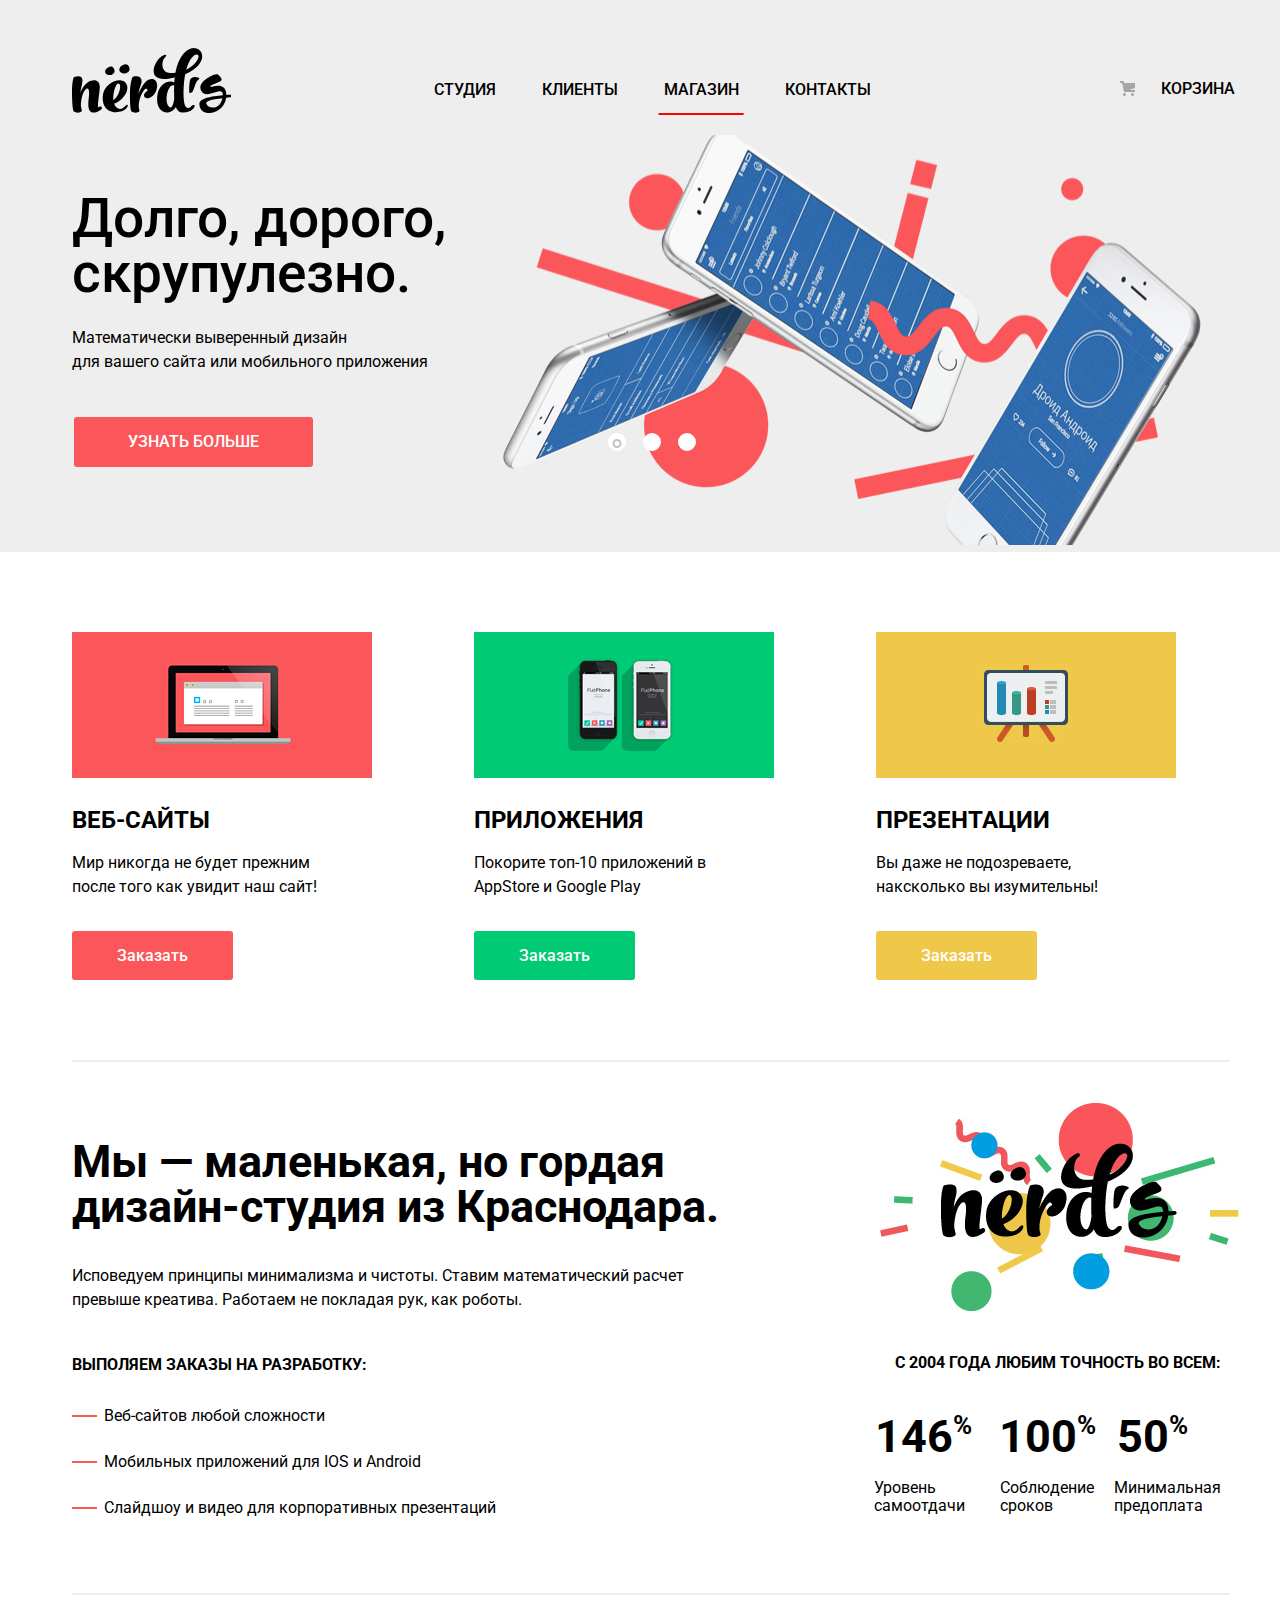
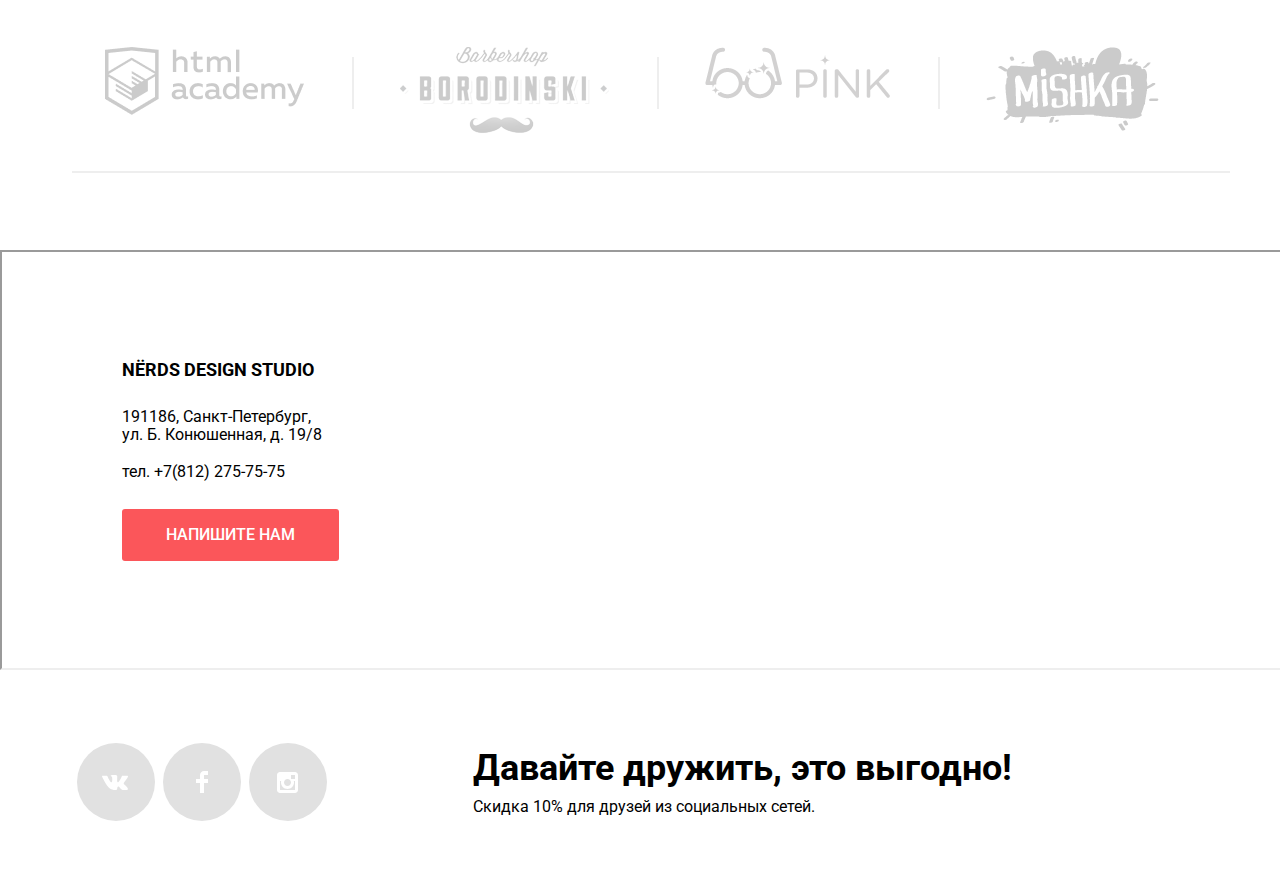
==== commit 489e91c7: "Update index.html" ====
--- a/index.html
+++ b/index.html
@@ -186,7 +186,7 @@
             </div>
          </section>
       </div>
-      <iframe src="https://www.google.com/maps/embed?pb=!1m18!1m12!1m3!1d1998.5991043651616!2d30.320894616329813!3d59.938794181876204!2m3!1f0!2f0!3f0!3m2!1i1024!2i768!4f13.1!3m3!1m2!1s0x469631fefe102551%3A0x19e070ca4ac35ecd!2sNerds!5e0!3m2!1sru!2sru!4v1594627047565!5m2!1sru!2sru" width="100%" height="416" frameborder="0" style="border:0;" allowfullscreen="" aria-hidden="false" tabindex="0"></iframe>
+      <iframe src="https://www.google.com/maps/embed?pb=!1m18!1m12!1m3!1d1998.5991043651616!2d30.320894616329813!3d59.938794181876204!2m3!1f0!2f0!3f0!3m2!1i1024!2i768!4f13.1!3m3!1m2!1s0x469631fefe102551%3A0x19e070ca4ac35ecd!2sNerds!5e0!3m2!1sru!2sru!4v1594627047565!5m2!1sru!2sru" width="100%" height="416" allowfullscreen="" aria-hidden="false" tabindex="0"></iframe>
       <div class="container">
          <footer class="page-footer main-footer">
             <section class="footer-social">
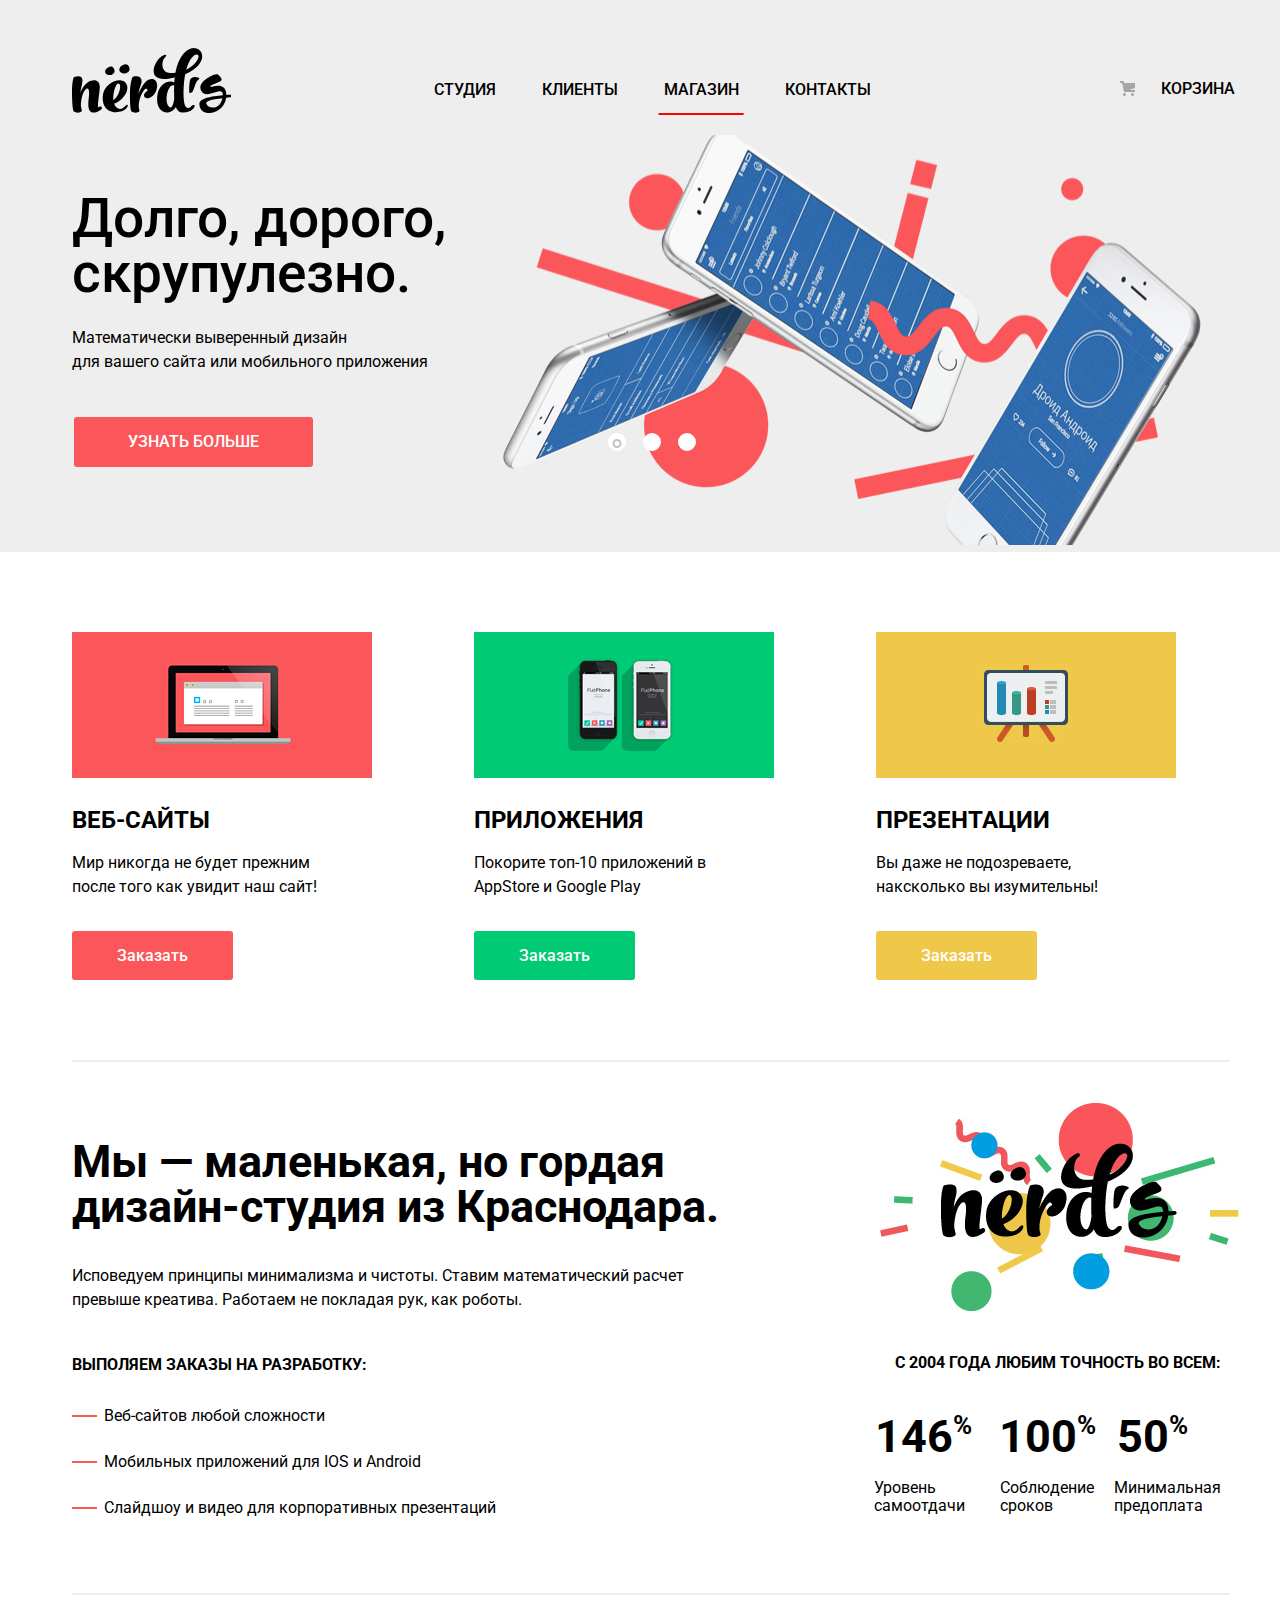
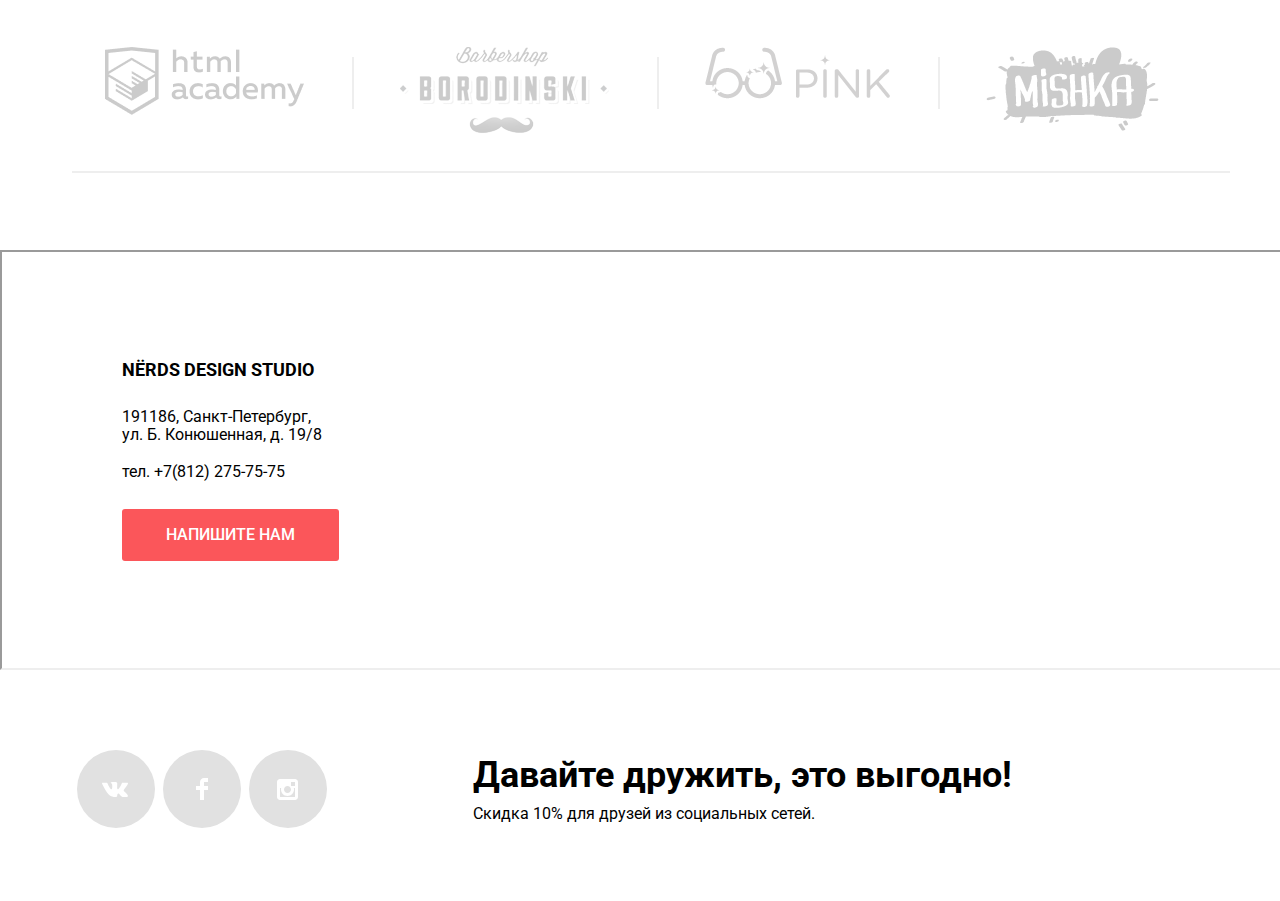
==== commit 87ca0447: "Update index.html" ====
--- a/index.html
+++ b/index.html
@@ -186,7 +186,9 @@
             </div>
          </section>
       </div>
-      <iframe src="https://www.google.com/maps/embed?pb=!1m18!1m12!1m3!1d1998.5991043651616!2d30.320894616329813!3d59.938794181876204!2m3!1f0!2f0!3f0!3m2!1i1024!2i768!4f13.1!3m3!1m2!1s0x469631fefe102551%3A0x19e070ca4ac35ecd!2sNerds!5e0!3m2!1sru!2sru!4v1594627047565!5m2!1sru!2sru" width="100%" height="416" allowfullscreen="" aria-hidden="false" tabindex="0"></iframe>
+      <div class="map-1">
+         <iframe src="https://www.google.com/maps/embed?pb=!1m18!1m12!1m3!1d1998.5991043651616!2d30.320894616329813!3d59.938794181876204!2m3!1f0!2f0!3f0!3m2!1i1024!2i768!4f13.1!3m3!1m2!1s0x469631fefe102551%3A0x19e070ca4ac35ecd!2sNerds!5e0!3m2!1sru!2sru!4v1594627047565!5m2!1sru!2sru" allowfullscreen="" aria-hidden="false" tabindex="0"></iframe>
+      </div>
       <div class="container">
          <footer class="page-footer main-footer">
             <section class="footer-social">
--- a/css/style.css
+++ b/css/style.css
@@ -289,7 +289,7 @@
 
 .slide-button {
   display: inline-block;
-  vertical-align: baseline;
+  vertical-align;
   padding: 16px 54px;
   margin: 5px 2px;
   color: var(--basic-white);
@@ -1308,6 +1308,10 @@
   list-style: none;
 }
 
+.map-1 iframe{
+width: 100%;
+height: 416px;
+}
 
 /* Contacts */
 
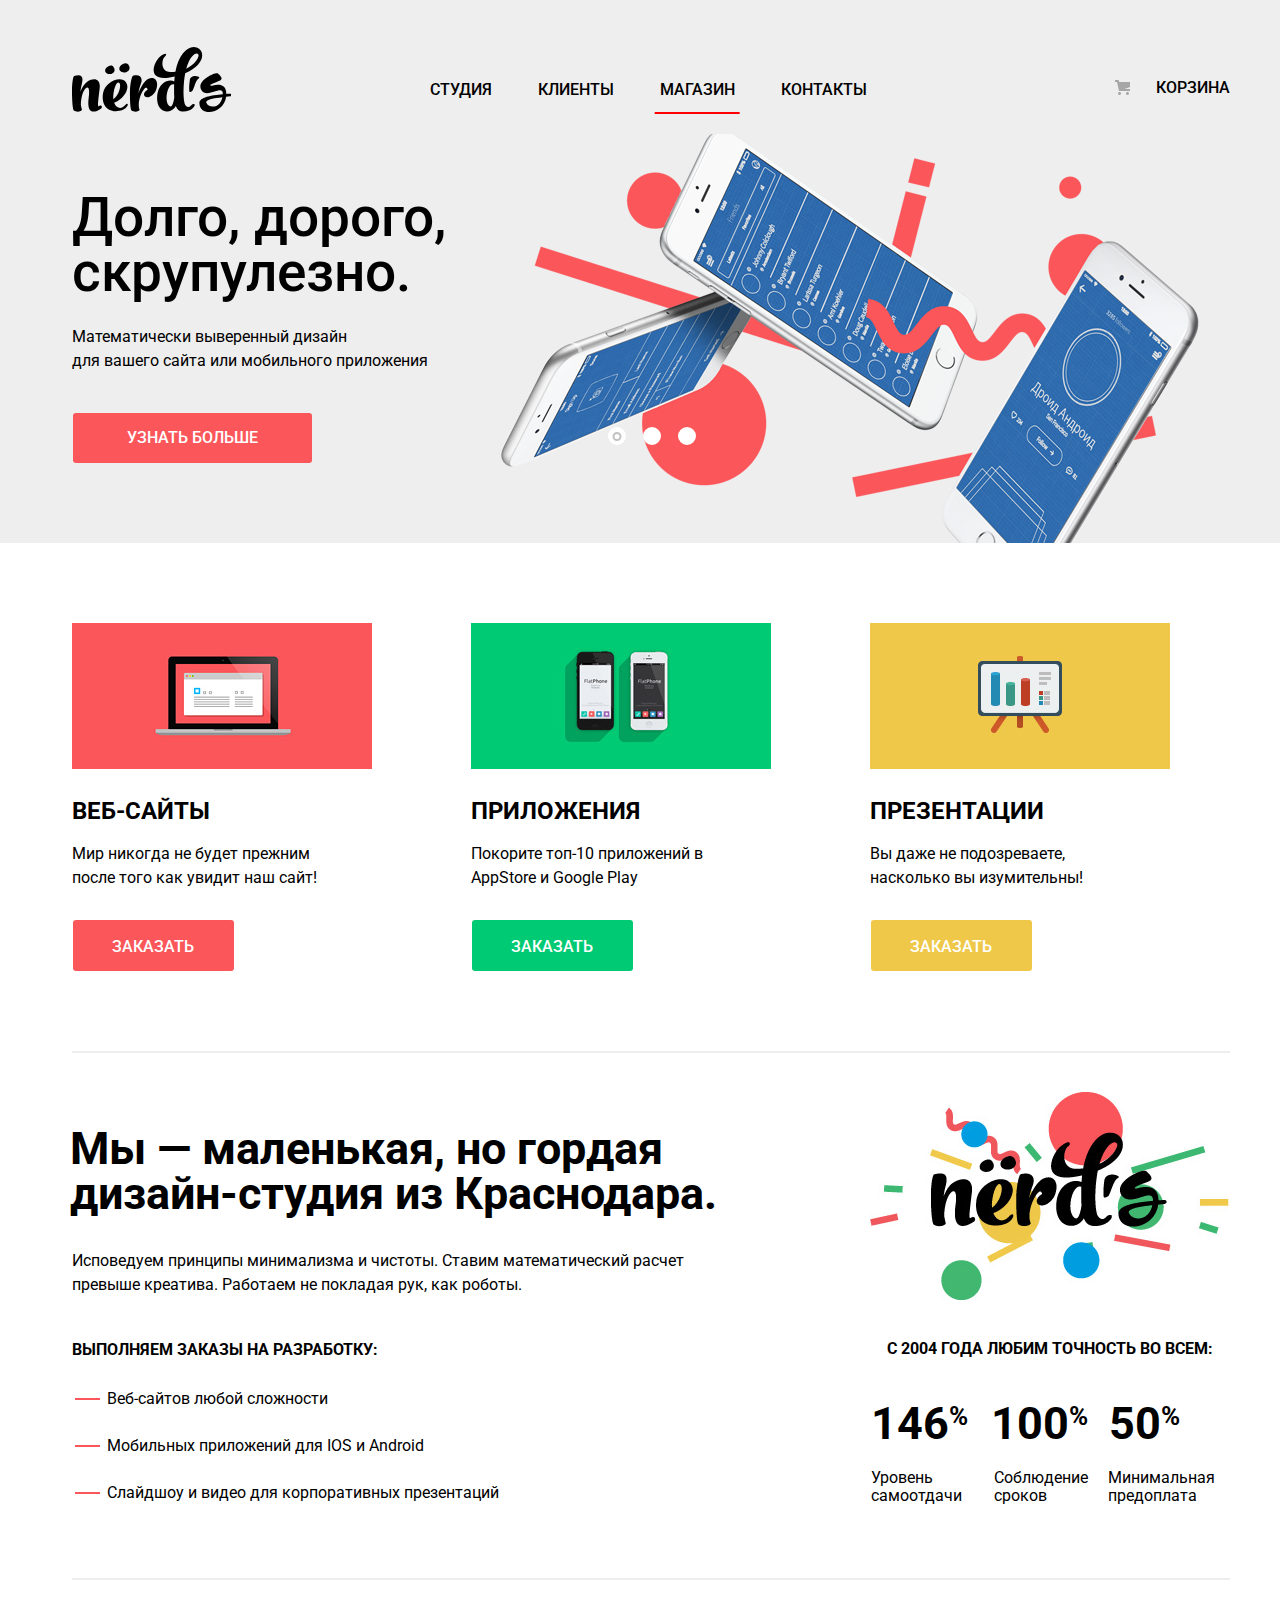
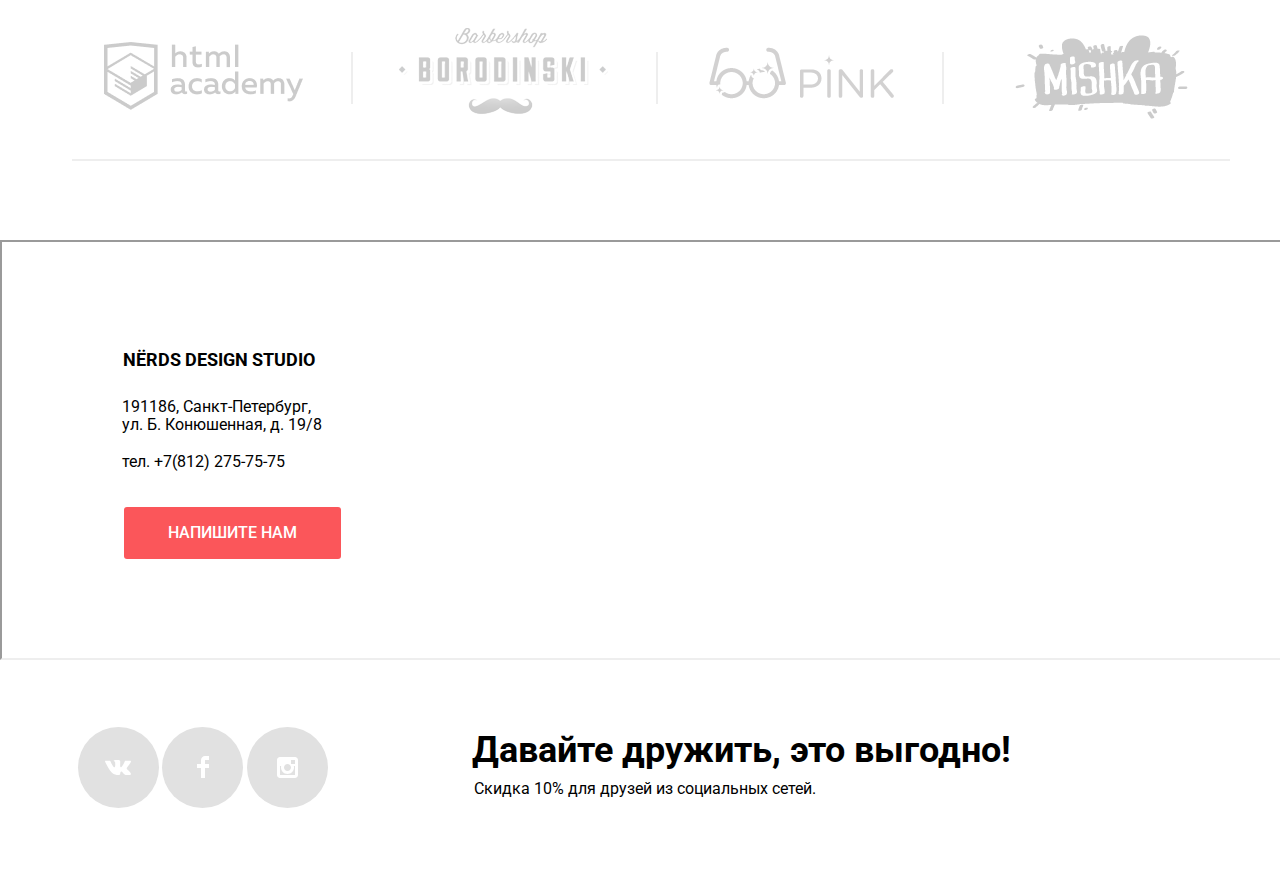
==== commit 8898abe5: "Update index.html" ====
--- a/index.html
+++ b/index.html
@@ -6,6 +6,7 @@
       <link href="https://fonts.googleapis.com/css2?family=Roboto:wght@400;700&display=swap" rel="stylesheet">
       <link href="css/normalize.css" rel="stylesheet">
       <link href="css/style.css" rel="stylesheet">
+       <link href="css/style.min.css" rel="stylesheet">
    </head>
    <body class="page-body">
       <header class="main-header">
@@ -86,7 +87,7 @@
                      <img class="features-link" src="img/illustration-31.svg" width="300" height="146" alt="Презентации">
                   </figure>
                   <h3>ПРЕЗЕНТАЦИИ</h3>
-                  <p class="inner-title">Вы даже не подозреваете, <br> наксколько вы изумительны! </p>
+                  <p class="inner-title">Вы даже не подозреваете, <br> насколько вы изумительны! </p>
                   <a class="order-yellow" href="blank.html">Заказать</a>
                </li>
             </ul>
@@ -117,7 +118,7 @@
             <div class="outer-columns-left">
                <section class="services">
                   <h2 class="visually-hidden">Услуги</h2>
-                  <h3>ВЫПОЛЯЕМ ЗАКАЗЫ НА РАЗРАБОТКУ:</h3>
+                  <h3>выполняем заказы на разработку:</h3>
                   <ul class="services-list">
                      <li class="services-item"> 
                         Веб-сайтов любой сложности     
@@ -156,17 +157,17 @@
                   </a>
                </li>
                <li class="sites-item">
-                  <a href="product.html">
+                  <a class="bar" href="product.html">
                   <img src="img/home/logo-21.png" width="209" height="90" alt="Нёрдс">
                   </a>
                </li>
                <li class="sites-item">
-                  <a href="product.html">
+                  <a class="pink" href="product.html">
                   <img src="img/home/logo-31.png" width="185" height="52" alt="Нёрдс">
                   </a>
                </li>
                <li class="sites-item">
-                  <a href="product.html">
+                  <a class="mishka" href="product.html">
                   <img src="img/home/logo-41.png" width="173" height="84" alt="Нёрдс">
                   </a>
                </li>
--- a/css/style.css
+++ b/css/style.css
@@ -137,10 +137,10 @@
   display: flex;
   flex-wrap: wrap;
   width: 560px;
-  margin-left: 125px;
-  margin-top: 50px;
+  margin-left: 126px;
+  margin-top: 49px;
   margin-bottom: 0px;
-  padding: 0px 55px;
+  padding: 0px 51px;
   list-style: none;
 }
 
@@ -167,7 +167,8 @@
   display: block;
   max-width: 88px;
   margin: 0px;
-  margin-top: 43px;
+  margin-top: 42px;
+  margin-right: 5px;
   padding: 6px 6px;
 }
 
@@ -228,7 +229,7 @@
   background-color: var(--basic-gray);
   background-repeat: no-repeat;
   background-image: url("../img/nerds-index-slide11.png");
-  background-position: 100% 175%;
+  background-position: 99.5% 100%;
 }
 
 .site-wrapper-2 {
@@ -236,7 +237,7 @@
   background-color: var(--basic-gray);
   background-repeat: no-repeat;
   background-image: url("../img/nerds-index-slide21.png");
-  background-position: 100% 175%;
+  background-position: 99.5% 100%;
 }
 
 .site-wrapper-3 {
@@ -244,7 +245,7 @@
   background-color: var(--basic-gray);
   background-repeat: no-repeat;
   background-image: url("../img/nerds-index-slide31.png");
-  background-position: 100% 175%;
+  background-position: 99.5% 100%;
 }
 
 .slider {
@@ -291,7 +292,9 @@
   display: inline-block;
   vertical-align;
   padding: 16px 54px;
-  margin: 5px 2px;
+  margin: 0px;
+  margin-top: 2px;
+  margin-left: 1px;
   color: var(--basic-white);
   font-weight: 500;
   font-size: 16px;
@@ -324,7 +327,7 @@
 
 .slider-controls button {
   margin: 0;
-  margin-top: 55px;
+  margin-top: 50px;
   padding: 0;
   width: 18px;
   height: 18px;
@@ -350,10 +353,10 @@
 /* Web-store */
 
 .web-store h1 {
-  margin-left: -12px;
+  margin-left: -20px;
   margin-top: 45px;
   margin-bottom: 105px;
-  font-weight: 600;
+  font-weight: 500;
   font-size: 54px;
   line-height: 55px;
   text-align: center;
@@ -385,8 +388,8 @@
   display: grid;
   grid-template-columns: 1fr 1fr 1fr;
   margin: 0;
-  margin-bottom: 25px;
-  margin-right: -70px;
+  margin-bottom: 2px;
+  margin-right: -61px;
   padding: 56px 0px;
   list-style: none;
 }
@@ -430,13 +433,15 @@
 }
 
 .order-red {
-  padding: 15px 45px;
+  padding: 17px 40px 15px 39px;
+  margin-left: 1px;
   color: var(--basic-white);
   font-weight: 500;
   font-size: 16px;
   line-height: 18px;
   border-radius: 3px;
   background-color: var(--basic-red);
+  text-transform: uppercase;
 }
 
 .order-red:hover,
@@ -452,13 +457,15 @@
 }
 
 .order-green {
-  padding: 15px 45px;
+  padding: 17px 40px 15px 39px;
+  margin-left: 1px;
   color: var(--basic-white);
   font-weight: 500;
   font-size: 16px;
   line-height: 18px;
   border-radius: 3px;
   background-color: var(--basic-green);
+  text-transform: uppercase;
 }
 
 .order-green:hover,
@@ -474,13 +481,15 @@
 }
 
 .order-yellow {
-  padding: 15px 45px;
+  margin-left: 1px;
+  padding: 17px 40px 15px 39px;
   color: var(--basic-white);
   font-weight: 500;
   font-size: 16px;
   line-height: 18px;
   border-radius: 3px;
   background-color: var(--basic-yellow);
+  text-transform: uppercase;
 }
 
 .order-yellow:hover,
@@ -519,7 +528,7 @@
 
 .virtues {
   position: relative;
-  margin-top: 23px;
+  margin-top: 20px;
 }
 
 .virtues-list {
@@ -532,15 +541,16 @@
   line-height: 45px;
   color: var(--basic-black);
   margin: 0px;
-  padding-top: 33px;
+  padding-top: 32px;
+  margin-left: -2px;
 }
 
 .virtues-item {
   position: absolute;
   left: 0px;
-  top: 142px;
-  margin: 0px;
+  top: 139px;
   padding: 0px;
+  margin: 0px;
   font-weight: 400;
   font-size: 16px;
   line-height: 24px;
@@ -552,10 +562,8 @@
 
 .picture-item {
   margin: 0px;
-  margin-top: 20px;
-  margin-right: -30px;
-  margin-bottom: -40px;
-  padding-top: 0px;
+  padding-top: 2px;
+  margin-left: -10px;
   width: 360px;
 }
 
@@ -563,10 +571,10 @@
 /* Services */
 
 .services {
-  margin: 0px;
-  margin-bottom: 23px;
   padding: 0px;
-  margin-top: 18px;
+  margin: 0px;
+  margin-left: 0px;
+  margin-top: 14px;
   color: var(--basic-black);
   background-color: var(--basic-white);
 }
@@ -595,6 +603,7 @@
   margin: 0px;
   margin-bottom: 0px;
   padding: 0px;
+  font-style: normal;
   font-weight: 700;
   font-size: 16px;
   line-height: 24px;
@@ -607,7 +616,9 @@
 }
 
 .services-item {
-  padding: 11px 10px;
+  padding: 14px 10px;
+  margin-top: -5px;
+  margin-left: 3px;
   font-weight: 400;
   font-size: 16px;
   line-height: 24px;
@@ -638,12 +649,13 @@
 
 .pros {
   width: 400px;
+  margin-top: -3px;
   color: var(--basic-black);
   background-color: var(--basic-white);
 }
 
 .pros h3 {
-  margin-left: 56px;
+  margin-left: 48px;
   font-weight: 700;
   font-size: 16px;
   line-height: 24px;
@@ -662,9 +674,9 @@
 
 ol .pros-item {
   min-height: 64px;
-  margin-left: 26px;
+  margin-left: 22px;
   margin-right: 0px;
-  margin-top: 0px;
+  margin-top: 1px;
   padding: 0px 10px;
   font-weight: 700;
   font-size: 45px;
@@ -675,13 +687,13 @@
   position: absolute;
   font-weight: 700;
   font-size: 26px;
-  line-height: 40px;
+  line-height: 48px;
 }
 
 ul .pros-item {
   min-height: 37px;
-  margin-left: 35px;
-  margin-top: -20px;
+  margin-left: 32px;
+  margin-top: -17px;
   padding: 0px;
   font-weight: 400;
   font-size: 16px;
@@ -703,7 +715,7 @@
 .advantages fieldset {
   padding: 0;
   margin: 0;
-  margin-bottom: 0px;
+  margin-bottom: 2px;
   border: none;
 }
 
@@ -742,17 +754,17 @@
   display: block;
   cursor: pointer;
   user-select: none;
-  padding: 5px;
+  padding: 4px 0px;
   margin-left: 30px;
 }
 
 .advantages-input-checkbox+label::before {
   content: "";
   position: absolute;
-  left: -42px;
+  left: -38px;
   top: 0;
-  width: 23px;
-  height: 23px;
+  width: 21px;
+  height: 21px;
   opacity: 0.4;
   border: 2px solid #4D4D4D;
   color: var(--basic-black);
@@ -763,7 +775,7 @@
   content: "";
   position: absolute;
   top: 4px;
-  left: -38px;
+  left: -35px;
   width: 21px;
   height: 16px;
   background-image: url("../img/shape.svg");
@@ -789,8 +801,8 @@
   position: absolute;
   left: -42px;
   top: -5px;
-  width: 25px;
-  height: 25px;
+  width: 21px;
+  height: 21px;
   opacity: 0.4;
   border: 4px solid #4D4D4D;
   opacity: 0.4;
@@ -801,8 +813,9 @@
   content: "";
   position: absolute;
   left: -32px;
-  width: 13px;
-  height: 13px;
+  top: 4px;
+  width: 9px;
+  height: 9px;
   border-radius: 50%;
   background-color: var(--basic-black);
   opacity: 0.4;
@@ -855,12 +868,12 @@
 .range-controls .bar {
   width: 70%;
   height: 2px;
+  margin-top: 2px;
   background: #00ca74;
 }
 
 .range-controls .toggle {
   position: absolute;
-  ;
   top: 31px;
   left: 0;
   width: 4px;
@@ -907,15 +920,22 @@
   font-size: inherit;
 }
 
+.advantages button {
+  margin-top: 2px;
+}
+
 
 /* Button */
 
 .button {
-  padding: 17px 88px;
+  padding: 17px 89px 15px 88px;
   font: inherit;
   text-align: center;
   color: var(--basic-black);
   vertical-align: middle;
+  font-weight: 500;
+  font-size: 16px;
+  line-height: 18px;
   text-transform: uppercase;
   background-color: var(--basic-gray);
   outline: none;
@@ -945,8 +965,8 @@
 /* Breadcrumbs */
 
 .page-title {
-  margin-left: 395px;
-  margin-top: 55px;
+  margin-left: 390px;
+  margin-top: 54px;
   margin-bottom: 0px;
   font-weight: 700;
   font-size: 18px;
@@ -955,7 +975,7 @@
 }
 
 .breadcrumbs {
-  margin-left: 573px;
+  margin-left: 560px;
   margin-top: 59px;
   margin-bottom: 48px;
   list-style: none;
@@ -972,16 +992,14 @@
   border-left: 7px solid transparent;
   border-right: 7px solid transparent;
   border-top: 13px solid black;
-  margin-top: 5px;
-  margin-left: 230px;
 }
 
 .triangle,
 .triangle-2 {
   margin: 0px;
-  margin-left: 9px;
+  margin-left: 15px;
   margin-right: -23px;
-  margin-top: 5px;
+  margin-top: 4px;
 }
 
 .triangle-2 {
@@ -1032,7 +1050,7 @@
 
 .catalog {
   width: 860px;
-  margin-left: 191px;
+  margin-left: 188px;
   margin-top: -17px;
 }
 
@@ -1048,10 +1066,10 @@
 .catalog-item {
   position: relative;
   min-width: 358px;
-  min-height: 578px;
-  margin-right: 40px;
+  min-height: 575px;
+  margin-right: 36px;
   margin-top: 57px;
-  margin-bottom: 10px;
+  margin-bottom: 0px;
   background-color: var(--basic-extra-light);
   box-shadow: 0 0 10px rgba(0, 0, 0, 0.1)
 }
@@ -1073,7 +1091,8 @@
 .description {
   display: block;
   margin: 0px;
-  padding-top: 15px;
+  padding-top: 10px;
+  padding-left: 10px;
   font-weight: 700;
   font-size: 18px;
   line-height: 30px;
@@ -1114,6 +1133,7 @@
   border-radius: 3px;
   outline: none;
   border: none;
+  margin-left: 10px;
 }
 
 .description-button:hover,
@@ -1180,7 +1200,7 @@
   margin: 0;
   margin-left: 15px;
   margin-top: 35px;
-  margin-bottom: -28px;
+  margin-bottom: -36px;
   list-style: none;
 }
 
@@ -1250,8 +1270,9 @@
   display: flex;
   justify-content: space-between;
   margin: 0px;
-  margin-top: 100px;
-  margin-left: -55px;
+  margin-top: 107px;
+  margin-left: -56px;
+  width: 1220px;
 }
 
 .sites-list {
@@ -1260,6 +1281,20 @@
   list-style: none;
 }
 
+.bar {
+  margin-top: -14px;
+}
+
+.pink {
+  margin-top: 5px;
+  margin-left: 5px;
+}
+
+.mishka {
+  margin-top: -7px;
+  margin-left: 25px;
+}
+
 .sites-item a img {
   opacity: 0.2;
 }
@@ -1301,17 +1336,18 @@
 
 .map {
   position: relative;
-  margin-top: 90px;
+  margin-top: 98px;
 }
 
 .map-list {
   list-style: none;
 }
 
-.map-1 iframe{
-width: 100%;
-height: 416px;
-}
+.map-1 iframe {
+  width: 100%;
+  height: 416px;
+}
+
 
 /* Contacts */
 
@@ -1328,6 +1364,7 @@
 
 .contacts h2 {
   margin: 0;
+  margin-left: 1px;
   margin-top: 50px;
   margin-bottom: 23px;
   font-weight: 700;
@@ -1346,8 +1383,9 @@
 }
 
 .contacts .button {
-  margin-top: 25px;
+  margin-top: 33px;
   margin-bottom: 47px;
+  margin-left: 2px;
 }
 
 .contacts .button {
@@ -1395,7 +1433,7 @@
 .footer-stocks {
   margin: 0px;
   margin-left: 175px;
-  padding-top: 20px;
+  padding-top: 5px;
   width: 660px;
   justify-content: center;
 }
@@ -1404,6 +1442,7 @@
   font-size: 36px;
   line-height: 36px;
   margin: 0;
+  margin-left: -2px;
 }
 
 p.title {
@@ -1417,7 +1456,9 @@
 .footer-social {
   width: 261px;
   margin: 0px;
-  margin-left: -35px;
+  margin-left: -49px;
+  margin-top: -9px;
+  padding-left: 15px;
 }
 
 .footer-social ul {
@@ -1439,9 +1480,9 @@
   align-items: center;
   justify-content: center;
   margin: auto;
-  width: 78px;
-  height: 78px;
-  border-radius: 100%;
+  width: 81px;
+  height: 81px;
+  border-radius: 50%;
   color: inherit;
   background-color: #E1E1E1;
 }
--- a/css/style.min.css
+++ b/css/style.min.css
@@ -0,0 +1 @@
+@keyframes bounce {0% {transform: translateY (-2000px)} 70% {transform: translateY (30px)} 90% {transform: translateY (-10px)} в {transform: translateY (0)}}: root {- -основный-серый: #EEEEEE; - базовый-экстра-легкий: # f8f5f2; - базовый-белый: #FFFFFF; - базовый-черный: # 000000; - базовый-красный: # FB565A; - базовый- зеленый: # 00CA74; - основной желтый: # EFC84A} body {min-width: 1157px; поле: 0; отступ: 0; семейство шрифтов: "Roboto", Arial, без засечек; размер шрифта: 16px; высота строки: 24px; начертание шрифта: 400, цвет: вар (- основной-черный); цвет фона: вар (- основной белый); фоновое изображение: URL (../ IMG / bg.jpg ); background-position: вверху по центру; background-repeat: no-repeat} a {текстовое оформление: нет} img {max-width: 100%; высота: авто}. визуально-скрыто: нет (: фокус): нет (: активный), ввод [тип = флажок] .visually-скрыто, ввод [тип = радио] .visually скрытого {позиции: абсолютная; ширина: 1px; высота: 1px; поле: -1px; границы: 0; обивка: 0; бело-пространство:nowrap; clip-path: вставка (100%); clip: rect (0 0 0 0); переполнение: скрыто} .page {height: 100%}. page-body, .page-main-maim {display: grid; align-content: start} .page-body {min-height: 100%; grid-template-lines: min-content min-content} .page-main-maim {grid-template-columns: 180px 1fr} .main- заголовок {край дна: 0} .main-заголовок, .main-навигация, .main-навигация-обертка {цвета: вар (- основной-черный); фоновый цвет: вар (- базовый-серый)}. Основные-навигации {дисплей: гибкий; Flex-направление: строка; ALIGN-предметы: центр; размер шрифта: 16px; высота строки: 30px; начертание шрифт: 500; текст-преобразования: верхний регистр} .main-навигация-обертка {width: 100%; margin-bottom: 8px} .main-header-logo {margin-top: 15px; порядок: 0; ширина: 159px; высота: 65px} .container {ширина: 1137px; поле: 0 авто; заполнение : 0 10px} .container .main-navigation-wrapper {display: flex; justify-content: space -ween} .site-navigation {display: flex; flex-wrap: wrap; ширина: 560px;margin-left: 125px; margin-top: 50px; margin-bottom: 0; отступ: 0 55px; стиль списка: нет} li.site-navigation-current: before {content: ""; ширина: 70%; высота : 2px; фон: красный; внизу: 20px; дисплей: блок; преобразование: translateX (-50%); слева: 50%; позиция: абсолютная} .Выходного-навигация ток {позиция: относительная} .user-навигации {дисплей : блок; максимальная ширина: 88px; поле: 43px 0 0; отступ: 6px}. навигация по объекту a, .user-навигация a {color: var (- basic-black); отображение: блок; заполнение: 25px 23px }. Навигация по сайту a: hover, .user-navigation a: hover {color: var (- basic-red)}. Навигация по сайту a: focus, .user-navigation a: focus {color: var (- basic-black)}. навигация по сайту a: активная, .user-навигация a: active {цвет: var (- basic-black); непрозрачность: .3} .basket :: before {content: ""; позиция: абсолютное; сверху: 32px; слева: 5px; ширина: 15px; высота: 15px; фоновое изображение: URL (../ IMG / корзина-icon.svg); фон-повторить:no-repeat; background-position: 0 0} .user-navigation .basket {padding-left: 46px; позиция: относительная} .site-wrapper, .site-wrapper-1, .site-wrapper-2, .site- обертка-3 {мин-ширина: 1157px; фонового цвет: вар (- базовый-серый); фон-повторить: не повторять} .Выходный-обертка-1, .Выходная-обертка-2, .Выходный-wrapper- 3 {background-image: url (../ img / nerds-index-slide11.png); background-position: 100% 175%}. Site-wrapper-2, .site-wrapper-3 {background-image: url (../img/nerds-index-slide21.png)}.site-wrapper-3{background-image:url(../img/nerds-index-slide31.png)}.slider{position:relative;padding -bottom: 80px; обивка-топ: 5px; рентабельность-топ: -12px; цвет: вар (- основной-черный)} {слайд-дисплей: нет} .slide тока {дисплей: блок} .slider-лист {. Запас: 0; обивка: 0; список-стиль: нет} .slider-заголовка {обивка-вниз: 0; краю дна: 25px; ширина: 540px; начертание шрифта: 500; размер шрифта: 55 пикселей; высота строки : 55 пиксели} .slide-кнопка, стр.внутренний-заголовок, p.slide-заголовка {начертание шрифта: 400; размер шрифта: 16px; высота строки: 24px} p.slide-заголовка {ширина: 400px; краю дна: 38px; обивка-топ: 0} .slide-button {display: inline-block; вертикальное выравнивание: базовая линия; отступ: 16px 54px; отступ: 5px 2px; цвет: var (- основной-белый); font-weight: 500; высота строки: 18px; фоновый цвет: вар (- основной-красный); выравнивания текста: центр; граница радиус: 3px} .slide-кнопка: # e74246} .slide-кнопка:: активный {цвета: фон парение {RGB (255,255,255, .5); фон: # d7373b; box-shadow: вставка 0 3px 0 rgba (0,1,1, .1)}. Slider-controls {position: absolute; top: 247px; bottom: 96px; left: 536px; z-index: 20; отображение: flex; ширина: 88px; justify-content: space -ween}. Кнопка управления ползунком {margin: 55px 0 0; отступ: 0; ширина: 18px; высота: 18px; цвет фона: var (- basic-white); border: 2px solid #fff; border-radius: 50%; курсор: указатель} .slider-controls .current: before {content: ""; top: 78%;transform: translateX (-50%); позиция: абсолютная; ширина: 9px; высота: 9px; граница: 2px solid # c1c1c1; border-radius: 50%; размер рамки: border-box} .features :: before ,. Интернет-магазин h1 {background-color: var (- basic-grey)}. Интернет-магазин h1 {margin-left: -12px; margin-top: 45px; margin-bottom: 105px; вес шрифта: 600; шрифт -размер: 54px; высота строки: 55 пикселей; выравнивания текста: центр; цвет: вар (- базовый-черный)} функция, .main-Калечение {цвет:. вар (- основной-черный); цвет фона : var (- basic-white)}. features {position: относительный; margin-top: 8px; margin-bottom: 59px; отступы: 0} .features-list {display: grid; grid-template-columns: 1fr 1fr 1fr; поле: 0 -70px 25px 0; отступ: 56px 0; стиль списка: нет} .features-link {position: относительный; справа: 40px} .features-item h3 {margin-top: 20px; font-weight: 700; размер шрифта: 24px; высота строки: 30px; ALIGN-элементы: центр; текст-преобразования: прописной} .features :: до {положения: абсолютный; дисплей: блок; содержания:»"; ширина: 1158px; высота: 2px; поле: 500px 0 0} p.inner-title {margin-bottom: 45px; margin-top: -8px; цвет: # 000} .order-red {отступ: 15px 45px; цвет: вар (- базовый-белый); начертание шрифта: 500; размер шрифта: 16px; высота строки: 18px; границы радиус: 3px; фонового цвета: вар (- базовый-красный)} порядка. -красен: фокус, .order-красный: парить {цвета: вар (- основной белый); фон: # e74246} .order-красный: активный {цвета: RGB (255255255, 0,5); фон: # d7373b; box-shadow: вставка 0 3px 0 rgba (0,1,1, .1)}. order-green {padding: 15px 45px; цвет: var (- основной-белый); font-weight: 500; font-size : 16px; высота строки: 18px; граница радиус: 3px; цвет фона:. вар (- основные-зеленый)} порядка зеленый: фокус, .order-зеленый: парить {цвета: вар (- Basic- white); background: # 00bc6c} .order-green: active {color: rgb (255,255,255, .5); фон: # 00aa62; box-shadow: вставка 0 3px 0 rgba (0,1,1, .1)} .order-yellow {отступ: 15px 45px; цвет: var (- basic-white); начертание шрифта:500; размер шрифта: 16px; высота строки: 18px; граница радиус: 3px; цвет фона:. Вар (- основной-желтый)} порядок-желтый: фокус, .order-желтые: парения {цвета: вар (--basic-white); background: # eab534} .order-yellow: active {color: rgb (255,255,255, .5); фон: # e5a722; box-shadow: вставка 0 3px 0 rgba (0,1,1 , .1)}. External-columns {display: flex; justify-content: space -ween; margin: 17px 0} .outer-columns-left {width: 660px} .outer-columns-right {width: 370px}. external-columns-left: last-child, .outer-columns-right: last-child {margin-bottom: 0} .virtues {позиция: относительная; margin-top: 23px} .virtues-list {список-стиль: нет } .virtues h3 {font-weight: 500; размер шрифта: 45px; высота строки: 45px; цвет: var (- basic-black); margin: 0; padding-top: 33px} .virtues-item {position : абсолютная; слева: 0; верх: 142px; маржа: 0; утеплитель: 0; начертание шрифта: 400; размер шрифта: 16px; высота строки: 24px} .picture-лист {список-стиль: нет} .picture -item {поле:20px -30px -40px 0; верхний отступ: 0; ширина: 360px} .services {padding: 0; поле: 18px 0 23px; цвет: var (- basic-black); цвет фона: var (- basic) -White)} услуга :: после того, .Услуги :: до {положения: абсолютный; дисплей: блок; краев: 0; содержания: ""; ширина: 1158px; высота: 2px; цвет фона:. вар (- базовый -gray)}. services :: after {margin: 240px 0 0} .services :: before {margin-top: 240px} .services h3 {margin: 0; отступ: 0; font-weight: 700; преобразование текста: uppercase} .services-list {min-width: 499px; стиль списка: нет} .pros h3, .services h3, .services-item {font-size: 16px; line-height: 24px} .services-item {padding : 11px 10px; font-weight: 400} .services .services-item {display: flex; align-items: center} li.services-item :: before {display: block; content: ""; ширина: 25px; высота : 2px; цвет фона: var (- basic-red); поле: 0 7px 0 -50px} .pros {ширина: 400px; цвет: var (- basic-black);background-color: var (- basic-white)}. pros h3 {margin-left: 56px; font-weight: 700; text-transform: uppercase} .pros-list {display: flex; flex-wrap: wrap; отступ: 0; поле: 30px 0 10px; стиль списка: нет} ol .pros-item {min-height: 64px; margin-left: 26px; margin-right: 0; margin-top: 0; отступ: 0 10px ; font-weight: 700; размер шрифта: 45px; высота строки: 64px} .percent {позиция: абсолютная; font-weight: 700; размер шрифта: 26px; высота строки: 40px} ul .pros-item { мин-высота: 37px; рентабельность налево: 35px; рентабельность-топ: -20px; обивка: 0; начертание шрифта: 400; размер шрифта: 16px; высота строки: 18px} .pros-элемент: п-й ребенок ( 3n) {margin-left: 20px} .advantages {width: 270px; margin-top: -38px} .advantages fieldset {padding: 0; margin: 0; border: 0} .advantages fieldset: first-child {margin-bottom : 56px; margin-left: 0} .advantages legend {margin-bottom: 15px; margin-left: 0; font-weight: 700; размер шрифта: 18px; высота строки: 30px; преобразование текста: верхний регистр}.преимущества ul {padding: 0; margin: -11px 0 28px; стиль списка: нет; font-weight: 400; размер шрифта: 16px; высота строки: 19px}. недостатков li {padding: 7px; margin: 0} .advantages-option label {позиция: относительная; отображение: блок; курсор: указатель; пользовательский выбор: нет; отступ: 5px; поле слева: 30px} .advantages-input-checkbox + label :: before {content: "" ; позиция: абсолютная; слева: -42px; верх: 0; ширина: 23px; высота: 23px; граница: 2px solid # 4d4d4d; цвет: var (- basic-black); непрозрачность: .4} .advantages-input- флажок: проверена + метка :: после того, как {содержания: ""; положение: абсолютные; сверху: 4px; слева: -38px; ширина: 21px; высота: 16px; фоновое изображение: URL (../ IMG / shape.svg) ; background-repeat: no-repeat; background-position: 0 0; непрозрачность: .4} .advantages-input-checkbox + label: hover: after, .advantages-input-checkbox + label: hover: before {color: var (--Месторасположение---черный); непрозрачность: 1} .advantages-вход-флажок: фокус + этикетка {цвет:вар (- основной-черный); соединение-смесь-режим: нормальный, непрозрачность: 0,3} .advantages-вход-радио + этикетки :: до того {содержания: ""; положение: абсолютный; слева: -42px; верхний: -5px; ширина: 25px; высота: 25px; граница: 4px solid # 4d4d4d; непрозрачность: .4; border-radius: 50%}. Плюсы-input-radio: проверено + метка :: after {content: ""; позиция : абсолютное; слева: -32px, ширина: 13px; высота: 13px; граница радиус: 50%; фоновый цвет: Var (- основной-черный); непрозрачность: 0,4} .advantages-вход-радио + этикетка: hover: after, .advantages-input-radio + label: hover: before {color: var (- basic-black); непрозрачность: 1} .advantages button {margin-top: -5px; margin-left: -2px} .filter-item {padding: 0; border: 0} .range-filter {width: 260px; margin-top: 31px}. легенда элемента фильтра, .price-controls label {font-size: 18px; line-height: 30px; текст-преобразования: верхний регистр; шрифт вес: 700} .range-контроль {положение: родственник; высота: 41px; край дна: 14px; обивка-топ: 39px;padding-right: 22px; padding-left: 33px; background-color: var (- basic-grey); border-radius: 3px} .range-controls .scale {высота: 2px; фон: # d7dcde} .range- controls .bar {ширина: 70%; высота: 2 пикселя; фон: # 00ca74} .range-controls .toggle {позиция: абсолютная; верх: 31 пиксель; слева: 0; ширина: 4 пикселя; высота: 4 пикселя; отступ: 0; граница : 8px solid #fff; цвет фона: #ababab; радиус границы: 50%; тень блока: 0 2px 1px 0 #cfcfcf; курсор: указатель} .range-controls .toggle-min {left: 18px} .range -controls .toggle-max {left: 160px} .price-controls {display: flex; justify-content: space -ween} .price-controls label {font-family: "Roboto", "Arial", sans-serif; font-weight: 400; font-size: 16px; line-height: 22px} .button, .price-control input {text-align: center; background-color: var (- basic-grey); рамка: 0; border-radius: 3px} .price-control input {width: 60px; отступ: 8px; поле слева: 15px; цвет: # 283136;семейство шрифтов: наследовать; размер шрифта: наследовать} .button {padding: 17px 88px; шрифт: наследовать; цвет: var (- основной-черный); выравнивание по вертикали: среднее; преобразование текста: верхний регистр; контур: 0 } .button: focus, .button: hover {background: #dfdfdf} .button: active {color: rgb (0,0,0, .5); background: # d5d5d5; box-shadow: врезка 0 3px 0 rgba ( . 0,1,1, 0,1)} button.disabled, .button: отключено {курсор: по умолчанию; непрозрачность: 0,5; цвет фона:. вар (- базовый-черный)} страница-заголовок {левое поле : 395px; рентабельность-топ: 55 пикселей; краю дна: 0; начертание шрифта: 700; размер шрифта: 18px; высота строки: 30px; текст-преобразования: прописные} {.breadcrumbs рентабельность налево: 573px; в недостаточной мере верх: 59px; краю дна: 48px; список-стиль: нет; дисплей: гибкий; оправдает-содержание: Flex-старт; Flex-обертку: обертывание} .triangle, .triangle-2 {дисплей: блок; ширина: 0; высота: 0; левый край: прозрачный 7px; правый край: прозрачный 7px; верхний край: сплошной 13px # 000; поле: 5px -23px 0 9px} .triangle-2 {margin:7px -23px 0 9px; преобразование: поворот (60 градусов)}. Хлебные крошки a {color: var (- basic-black); размер шрифта: 400; размер шрифта: 14px; высота строки: 18px; преобразование текста: верхний регистр; непрозрачность: .3} .breadcrumbs li {position: относительный; margin-right: 25px} .breadcrumbs li: last-child {margin-right: 0} .breadcrumbs a: focus, .breadcrumbs a: hover {color: var (--basic-black); непрозрачность: .6} .creadcrumbs a: active {color: var (- basic-black); opacity: 1} .breadcrumbs-current, p.description-title {font-weight: 400 ; высота строки: 18px; цвет: вар (- основной-черный)} сухари-тока {рентабельность-топ: 3px; размер шрифта:. 14px; текст-преобразования: верхний регистр} {.Каталог ширина: 860px; в недостаточной мере left: 191px; margin-top: -17px} .catalog-list {display: flex; flex-wrap: wrap; margin: 0 0 25px; отступ: 0 15px; стиль списка: нет} .catalog-item {position: относительная; мин-ширина: 358px; мин-высота: 578px; рентабельность права: 40px; рентабельность-топ: 57px; край дна: 10px; цвет фона:var (- basic-extra-light); box-shadow: 0 0 10px rgba (0,0,0, .1)}. description-catalog {position: absolute; отступ: 6px 0 0; поле: 0; текст -align: центр; ширина: 360 пиксели; мин-высота: 231px; фоновый цвет: вар (- основной-серый); г-индекс: 1; внизу: 0; непрозрачность: 0} {.description дисплей: блок; рентабельность : 0; обивка-топ: 15px; начертание шрифта: 700; размер шрифта: 18px; высота строки: 30px; текст-преобразования: верхний регистр; цвет: Var (- базовый-черный)} p.description-заголовка { отступ: 13px 0; размер шрифта: 16px; поле: 0 0 32px} .sites-item a: hover img, li.catalog-item: hover .description-каталог, li.catalog-item: hover .strip {непрозрачность: 1} .description: парения {цвет: # fb565a} .description: активный {цвета: вар (- основные-черный); непрозрачность: 0,3} .description кнопка {цвета: вар (- основная белый); шрифт -size: 16px; background-color: var (- basic-red); отступы: 17px 72px; font-weight: 500; line-height: 18px; border-radius: 3px; контур: 0; border: 0}. контакты. кнопка: фокус.контакты: кнопка: hover, кнопка .description: focus, кнопка .description: hover {color: var (- basic-white); фон: # e74246}. кнопка описания: active {color: var (- basic) -белый); фон: # d7373b; тень блока: вставка 0 3px 0 rgba (0,1,1, .1)}. strip {position: absolute; отображение: блок; ширина: 358px; высота: 40px; background- цвет: var (- basic-black); непрозрачность: .12; поле: -40px 0 0}. полоса. круг-1, полоса. круг-2, полоса. круг-3 {позиция: абсолютная; отображение: block; ширина: 14px; высота: 14px; цвет фона: var (- basic-white); box-shadow: 0 6px 15px rgba (0,1,1, .25); радиус границы: 50%; поле : 13px 0 0 16px} .strip .circle-2 {margin-top: 13px; margin-left: 36px} .strip .circle-3 {margin-top: 13px; margin-left: 56px} .pagination-list {display : flex; flex-wrap: wrap; отступ: 0; поле: 35px 0 -28px 15px; стиль списка: нет} .pagination-item {margin-right: 11px} .pagination-item: last-child {margin-right : 0}.кнопка разбиения на страницы a, .pagination-item a {display: block; цвет: var (- basic-black); background-color: var (- basic-grey); border-radius: 3px} .pagination-button a {padding: 17px 77px 15px 78px; вес шрифта: 500; размер шрифта: 16px; высота строки: 18px; преобразование текста: верхний регистр} .pagination-item a {padding: 13px 20px} .pagination-item-current a {padding: 10px 18px} .pagination-кнопка a: hover, .pagination-item a: hover {background: #dfdfdf} .pagination-item a: focus {background: rgba (0,0,0, .0001); граница : 3px solid #dbdbdb; размер рамки: border-box} .pagination-кнопка a: активный, .pagination-item a: active {цвет: rgb (0,0,0, .5); фон: # d5d5d5; бокс -shadow: врезка 0 3px 0 rgba (0,1,1, .1)}. Текущий предмет-пагинация a, .pagination-item-current a: активный, .pagination-item-current a: focus, .pagination- item-current a: hover {background: rgba (0,0,0, .0001); граница: 3px solid #dbdbdb; размер рамки: border-box} .sites {display:flex; justify-content: space -ween; margin: 100px 0 0 -55px} .sites-list {display: flex; flex-wrap: wrap; стиль списка: нет} .sites-item a img {opacity: .2 } .sites-item a: active img {opacity: .1} .sites a {display: block; padding: 0 48px} li.sites-item :: before {position: absolute; display: block; content: ""; ширина: 2px; высота: 52px; цвет фона: var (- basic-grey); поле: 10px 0 0} li.sites-item: first-child: before {display: none} .map {position: относительный; Запас-топ: 90px} .map-лист {список-стиль: нет} {.контакты позицию: абсолютная; сверху: 55 пикселей; слева: 0; обивка налево: 50px; ширина: 275px; мин-высота: 308px; background- цвет: var (- basic-white); z-index: 1} .contact h2 {margin: 50px 0 23px; размер шрифта: 700; размер шрифта: 18px; высота строки: 30px; преобразование текста: верхний регистр ; color: var (- basic-black)}. contacts. кнопка, .contact a, .contact p {font-weight: 400; размер шрифта: 16px; высота строки: 18px; цвет: var (- basic -Black)}.contacts .button {margin-top: 25px; margin-bottom: 47px; font-weight: 500; преобразование текста: верхний регистр; цвет: var (- основной-белый); цвет фона: var (- basic-red) ); border-radius: 3px; отступ: 17px 44px; курсор: указатель} .contact .button: active {color: rgb (255,255,255, .5); фон: # d7373b; box-shadow: врезка 0 3px 0 rgba (0 , 1,1, .1)}. Footer-social ul, .main-footer {display: flex; цвет: var (- basic-black)}. Main-footer {flex-direction: row; align-items:: center; padding: 60px 0; margin-top: 0; background-color: var (- basic-white)}. container .main-footer-wrapper {display: flex; justify-content: space-around} .footer- stocks {margin: 0 0 0 175px; отступы: 20px; ширина: 660px; justify-content: center} .footer-stocks h2 {font-size: 36px; высота строки: 36px; margin: 0} p.title {margin-top: 10px; цвет: # 000; вес шрифта: 400; размер шрифта: 16px; высота строки: 22px} .footer-social {width: 261px; margin: 0 0 0 -35px}.footer-social ul {flex-wrap: wrap; justify-content: space -ween; ширина: 250px; поле: 0 авто; стиль списка: нет}. кнопка соцсети {display: flex; flex-direction: row; выравнивание -Элементы: центр, оправдает-содержание: центр; запас: автоматический, ширина: 78px; высота: 78px; границы радиус: 100%; цвет Наследование; цвет фона: фокус, .social: .social кнопки # e1e1e1} -кнопка: парения {фон: линейный градиент-(0deg, # e74246, e74246 #), # FFF} .social кнопка: активный {фон: линейный градиент-(0deg, # d7373b, # d7373b), # FFF; box- shadow: inset 0 3px 0 rgba (0,1,1, .1)}. social-button: активный путь {fill: var (- basic-white); непрозрачность: .3} .modal {display: none; позиция : фиксированный; верх: 0; правая: 0; внизу: 0; слева: 0; маржа: авто, цвет: вар (- основной-черный); цвет фона: вар (- основной белый); фон положение : 0 0; background-repeat: repeat; box-shadow: 0 30px 50px rgba (0,0,0, .7); z-index: 2} .modal-show {display: block; animation: bounce .6s} ,modal-error {animation: shake .6s} .feedback-form {ширина: 761px; размер шрифта: 700; размер шрифта: 16px; высота строки: 18px; размер рамки: border-box} .modal-feedback { top: auto; bottom: 190px; ширина: 760px; отступ: 153px 100px 84px} .modal-close {position: absolute; top: 165px; справа: 80px; ширина: 25px; высота: 25px; цвет фона: прозрачный; граница : 0; курсор: указатель} .modal-близко :: после того, .modal-близко :: до {содержания: ""; позиция: абсолютная; внизу: 100px; справа: 2px; ширина: 25px; высота: 3px; фон: RGBA (251,86,90, .3)} модальной близко :: до того {преобразования:. поворот (45 градусов)} модальной близко :: {после преобразования:.. поворот (-45deg)} модальной близко: парения: после того, как, .modal-близко: парения: перед тем {фон: # fb565a} .modal-близко: активный: после того, как, .modal-близко: активный: прежде. {фон: RGBA (251,86,90, 0,1)} модальной -description {обивка-топ: 47px; краю дна: 10px; начертание шрифта: 700; размер шрифта: 16px; высота строки: 18px; цвет: вар (- базовый-черный)}.modal-description-3 {margin-top: 20px} .modal h2 {margin: -95px 0 0; размер шрифта: 700; размер шрифта: 45px; высота строки: 53px} .feedback-email, .feedback-name {width: 360px; min-height: 50px} .feedback-text {width: 760px; min-height: 118px; padding-bottom: 70px}. input формы обратной связи [type = email],. input формы обратной связи [type = текст] {шрифт: наследовать; цвет: var (- basic-black); фон: #fff; граница: 2px solid # d7dcde; box-sizing: border-box; border-radius: 3px}. ввод обратной связи формы : focus {background: #fff; border: 2px solid # 000; размер рамки: border-box; border-radius: 3px} .feedback-form .button {margin-top: 25px; font-weight: 500; font- размер: 16px; высота строки: 18px; преобразование текста: верхний регистр; цвет: #fff; фон: # fb565a; радиус границы: 3px; отступ: 17px 83px} .feedback-form .button: hover {color: var ( --basic-white); background: # e74246} .feedback-form .button: active {color: rgb (255,255,255, .3); фон: # d7373b; box-shadow:вставка 0 3px 0 rgba (0,1,1, .1)}. inner-columns {display: flex; flex-wrap: wrap; justify-content: space -ween; margin: 0} .inner-column-left, .inner-column-right {width: 360px; margin: 0} .inner-column-left: first-child, .inner-column-right: first-child {margin-top: 0} .inner-column-left:: last-child, .inner-column-right: last-child {margin-bottom: 0}
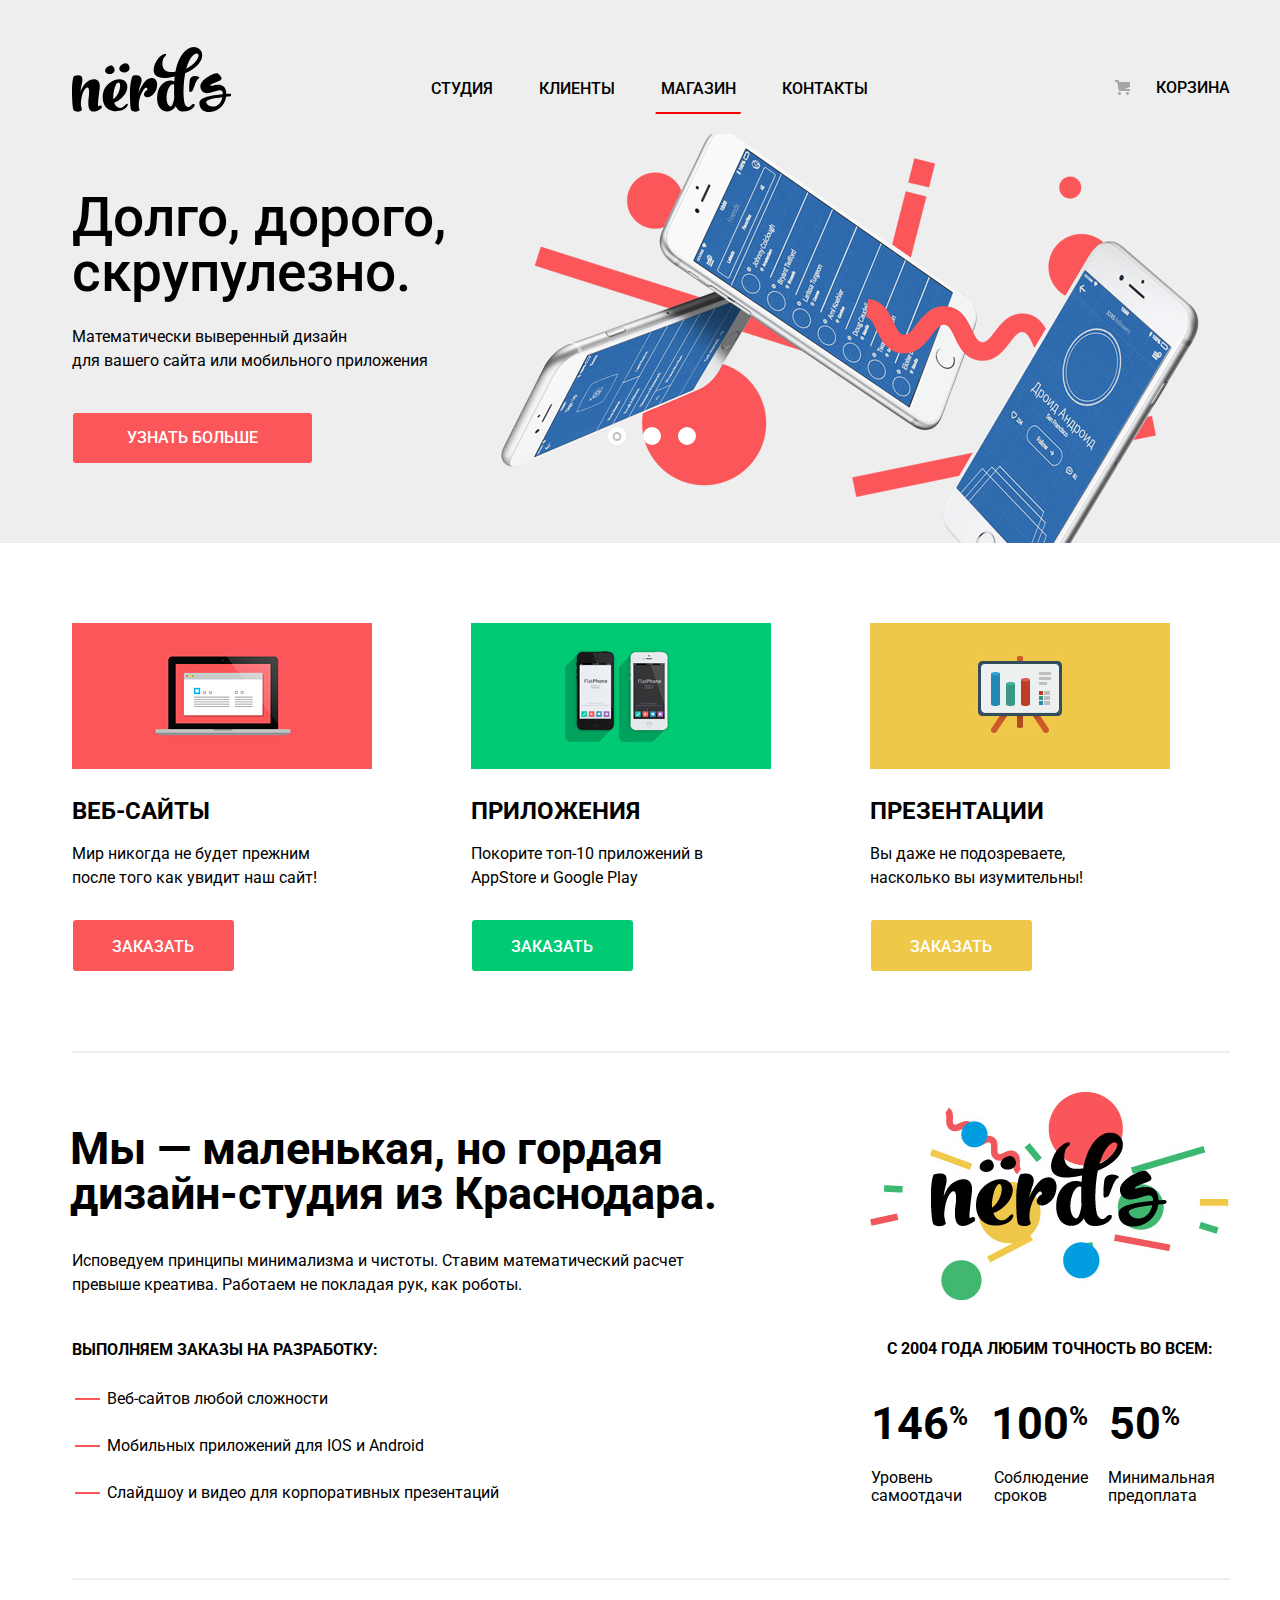
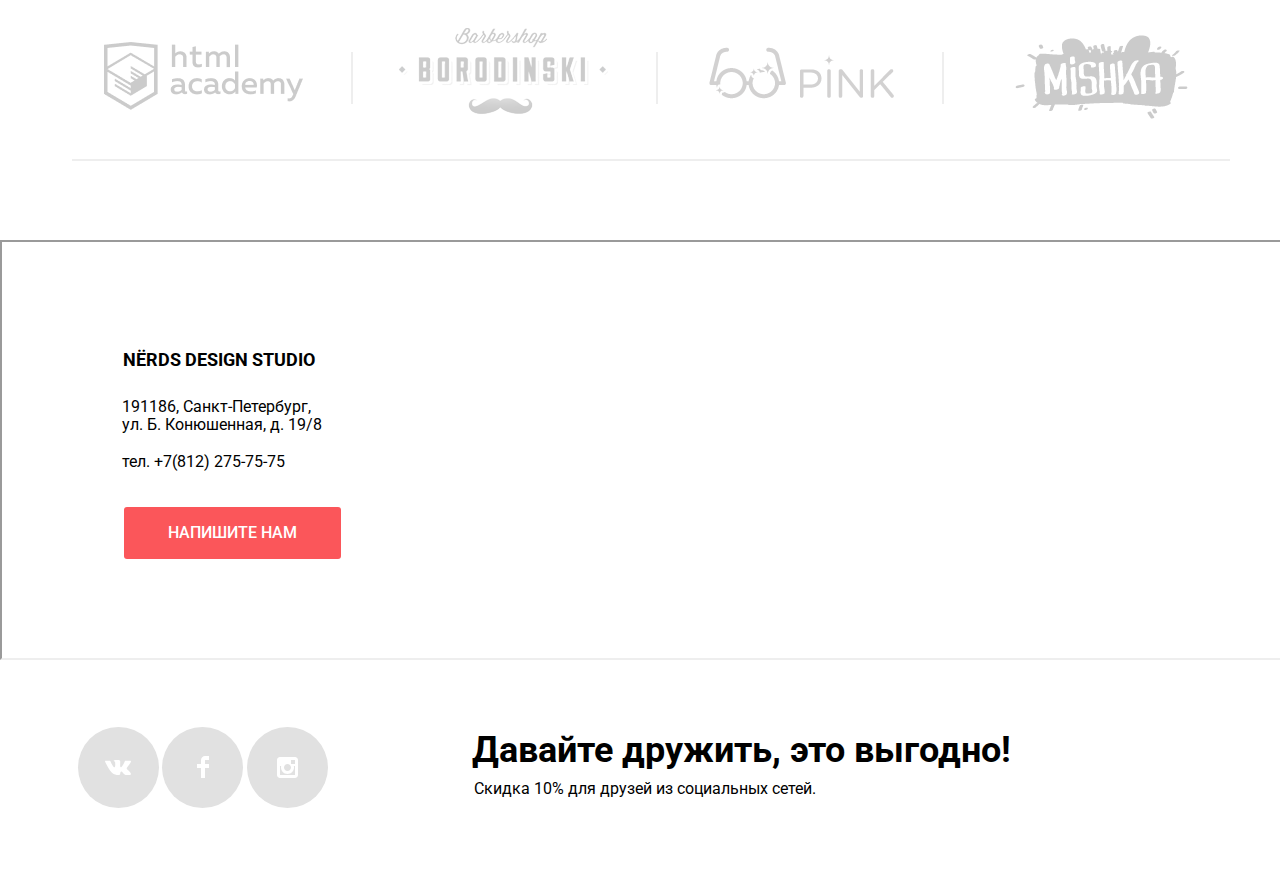
==== commit 1b5b09a4: "Update index.html" ====
--- a/index.html
+++ b/index.html
@@ -6,7 +6,6 @@
       <link href="https://fonts.googleapis.com/css2?family=Roboto:wght@400;700&display=swap" rel="stylesheet">
       <link href="css/normalize.css" rel="stylesheet">
       <link href="css/style.css" rel="stylesheet">
-       <link href="css/style.min.css" rel="stylesheet">
    </head>
    <body class="page-body">
       <header class="main-header">
